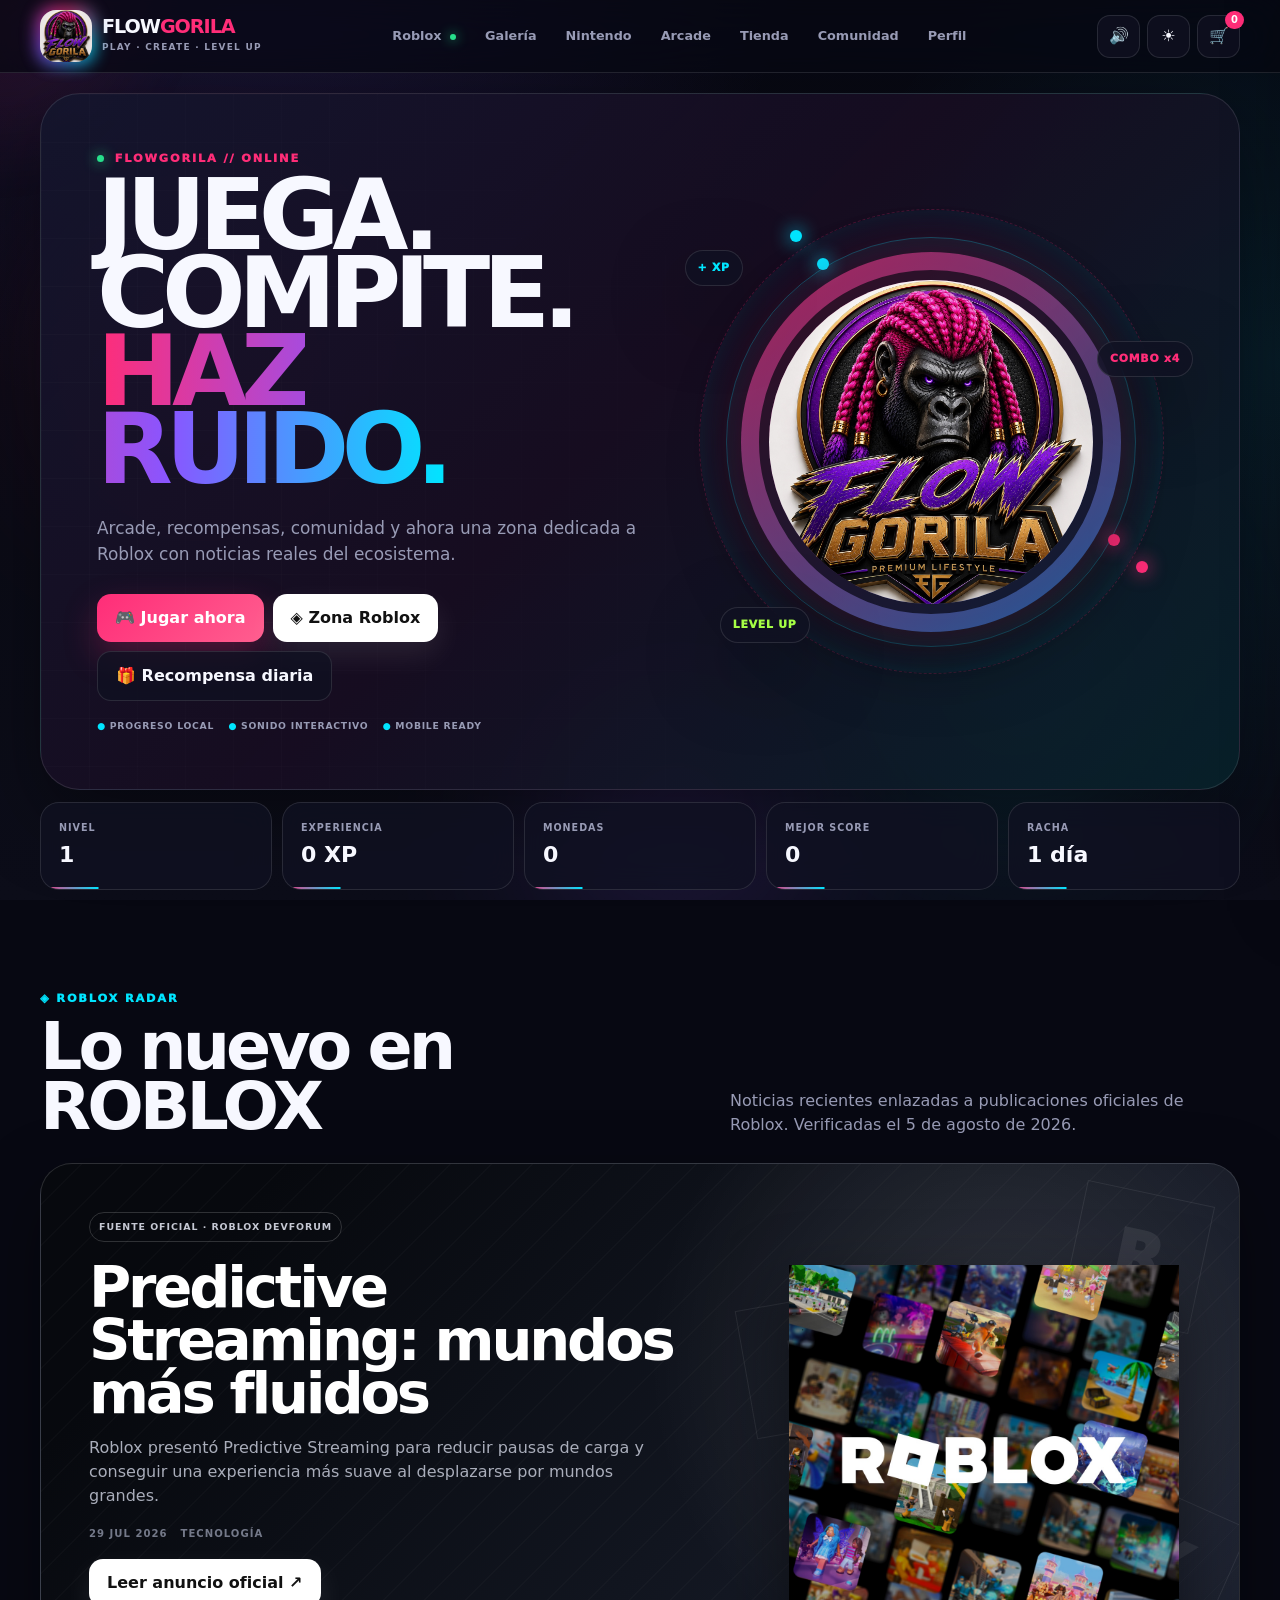
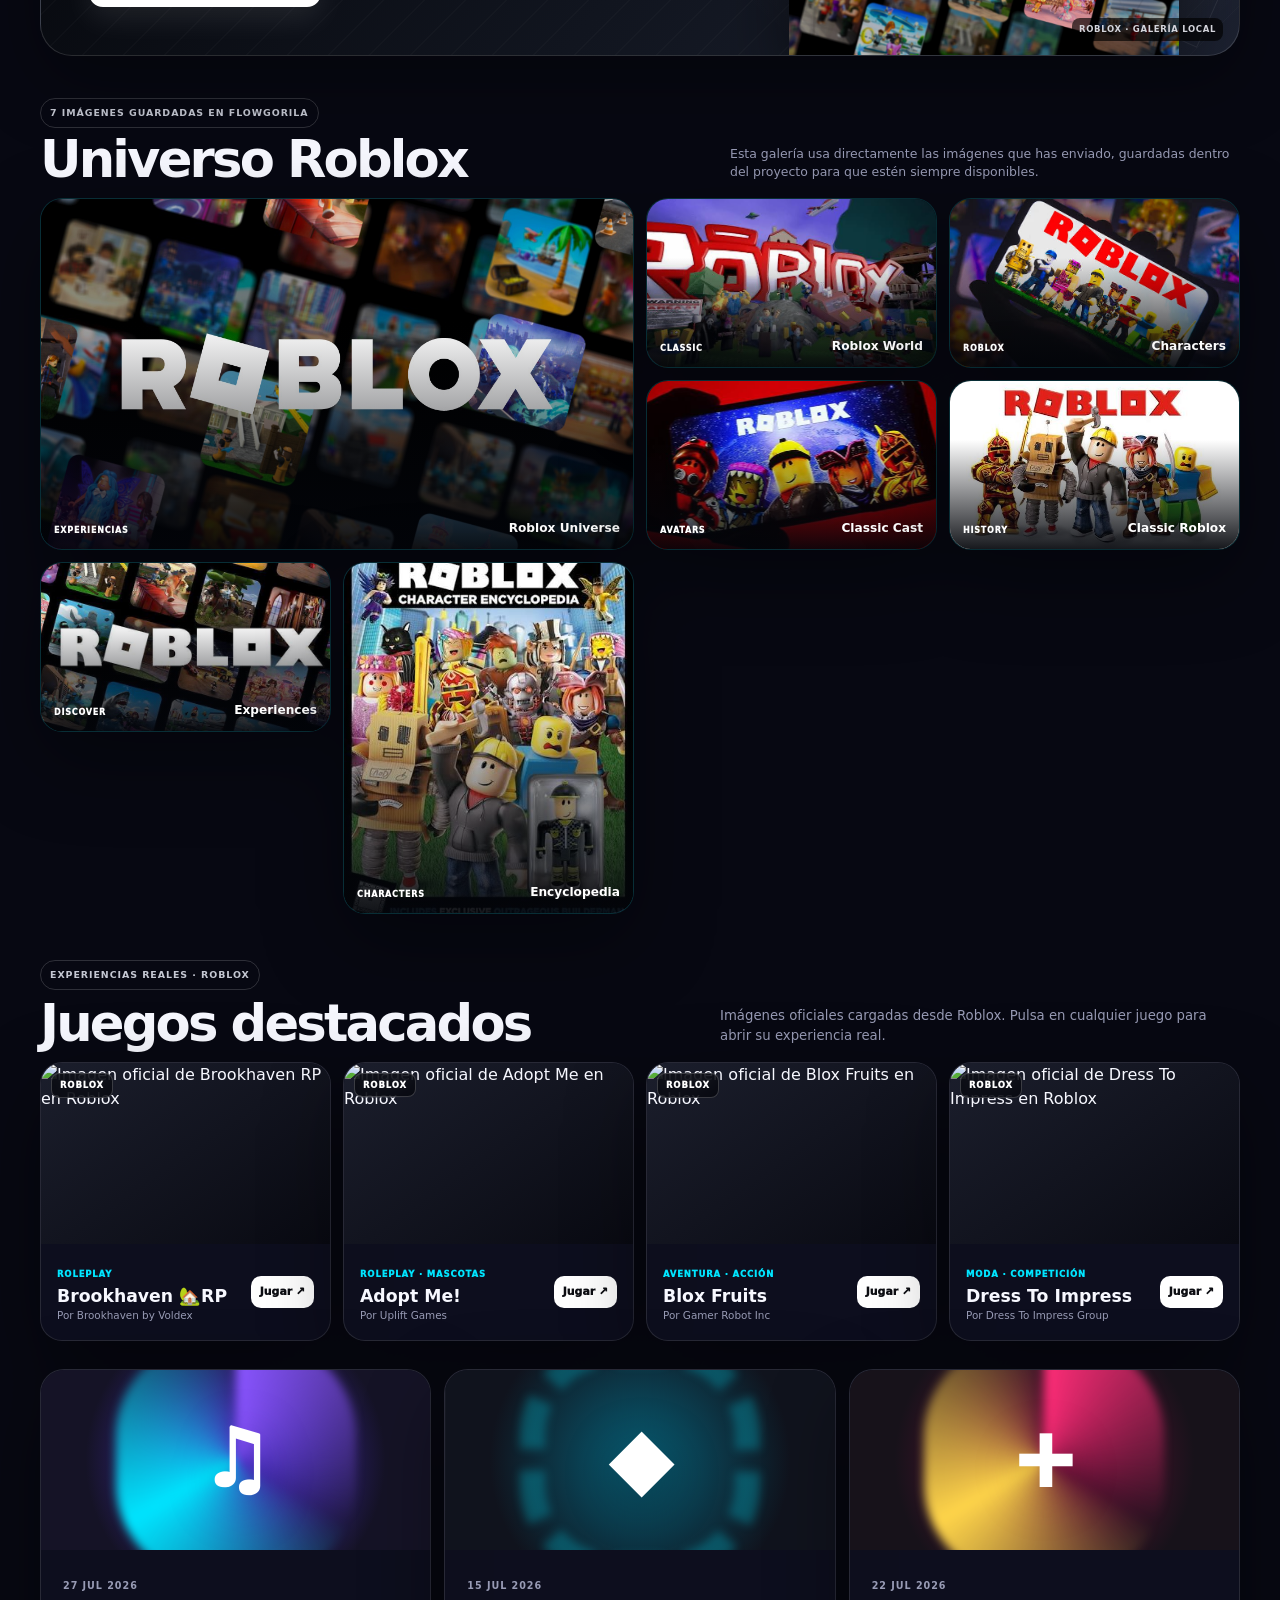
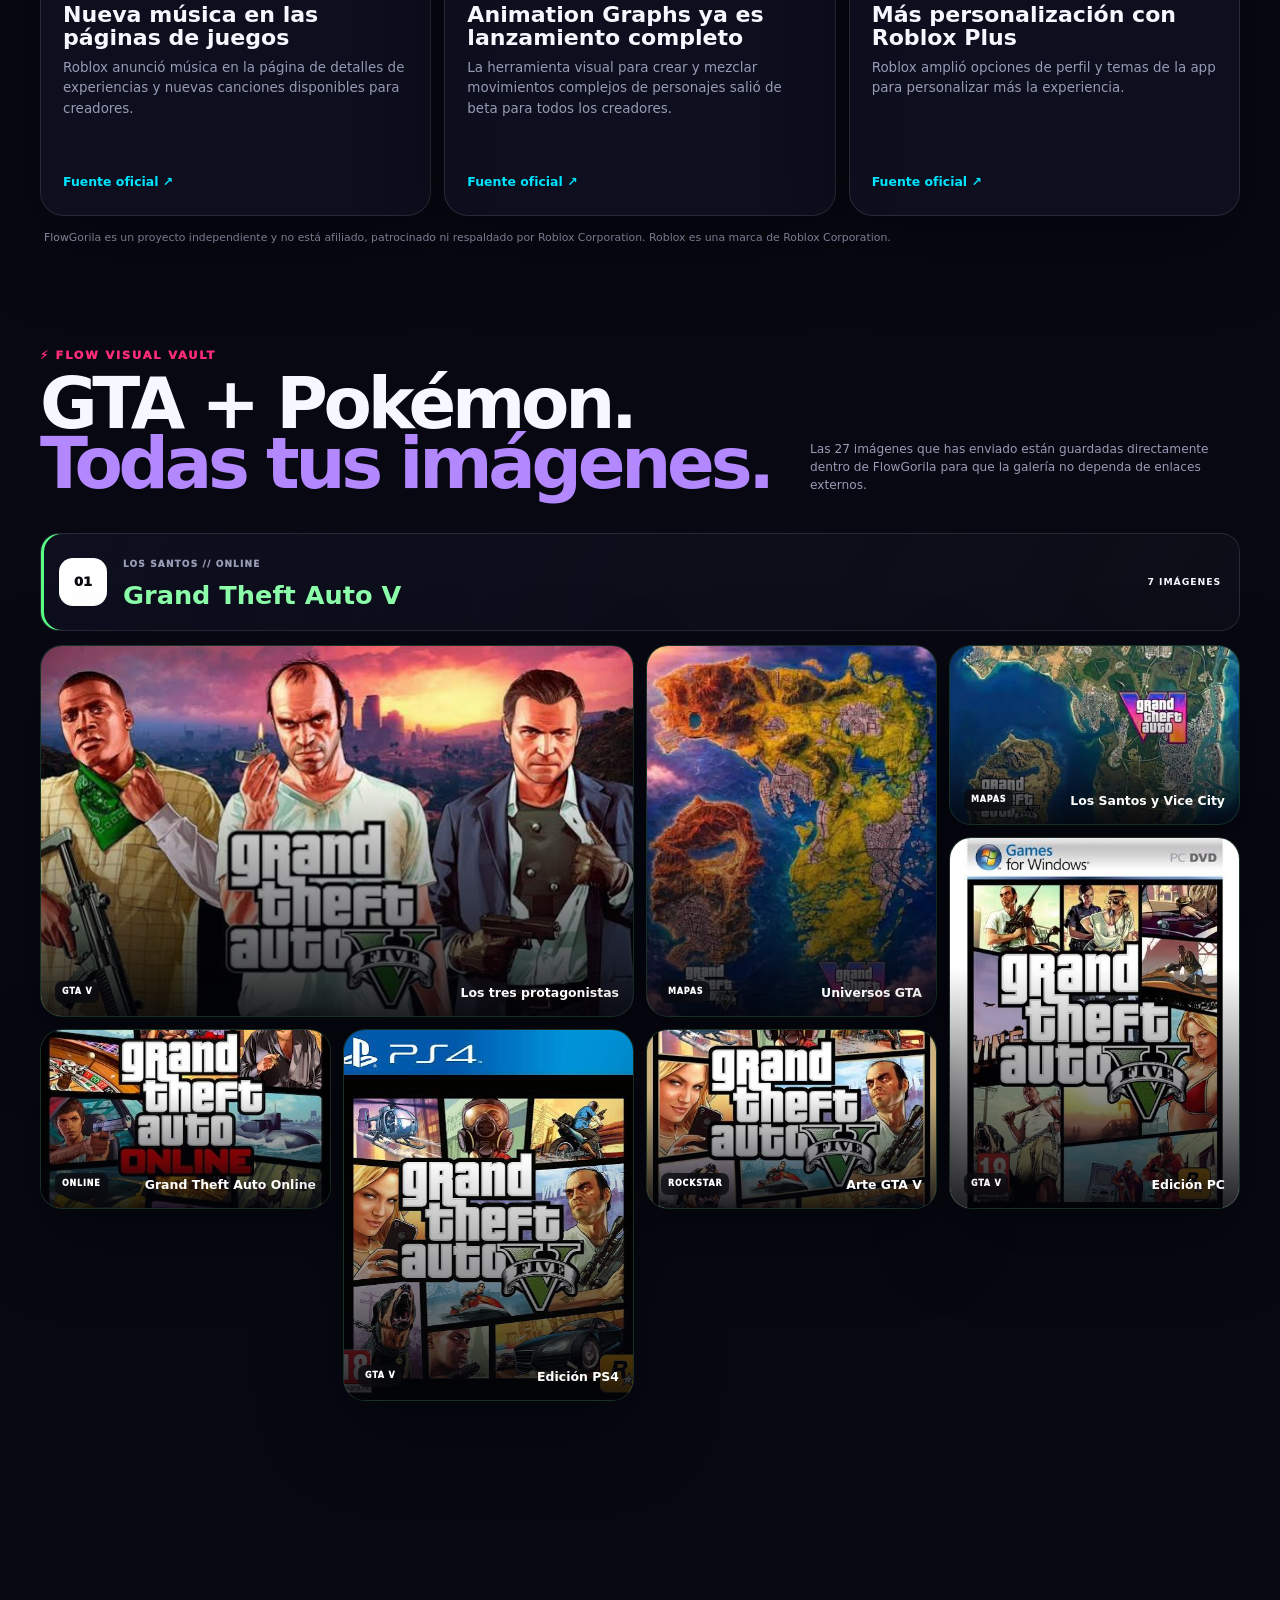
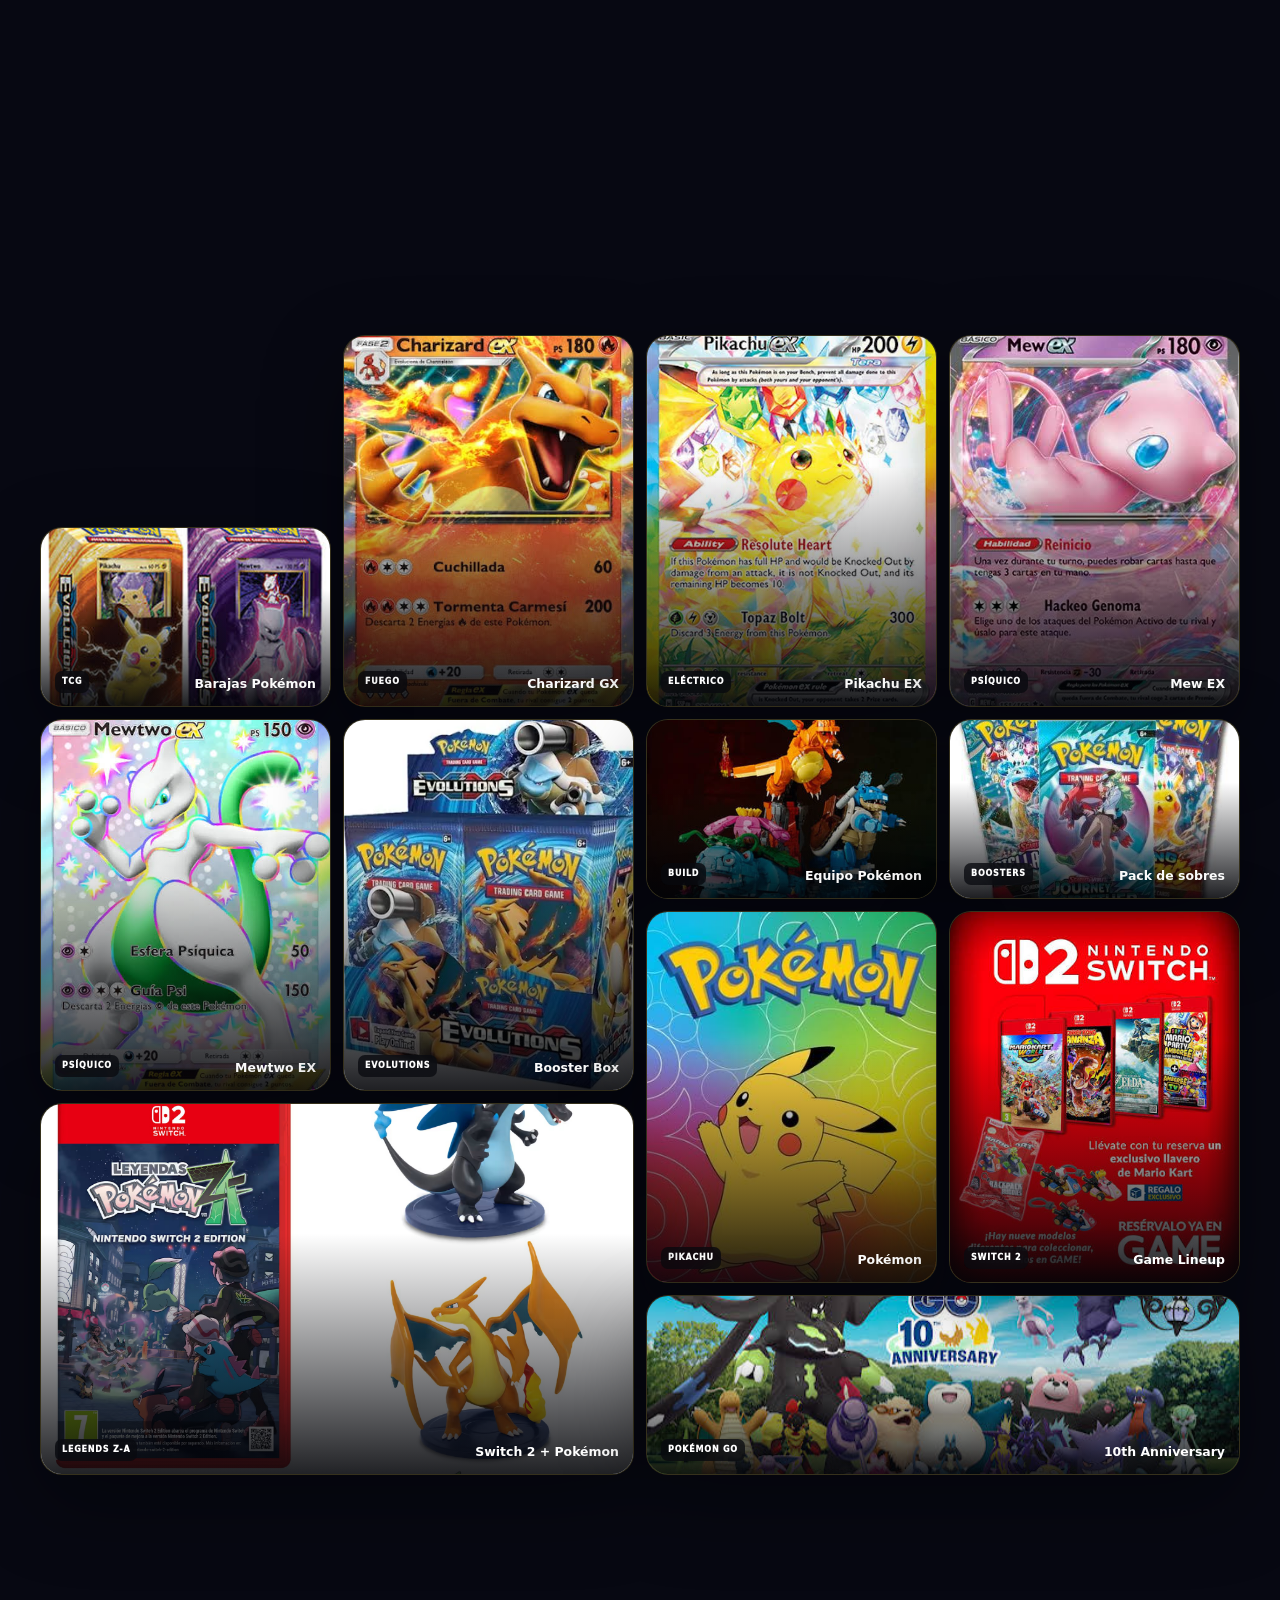
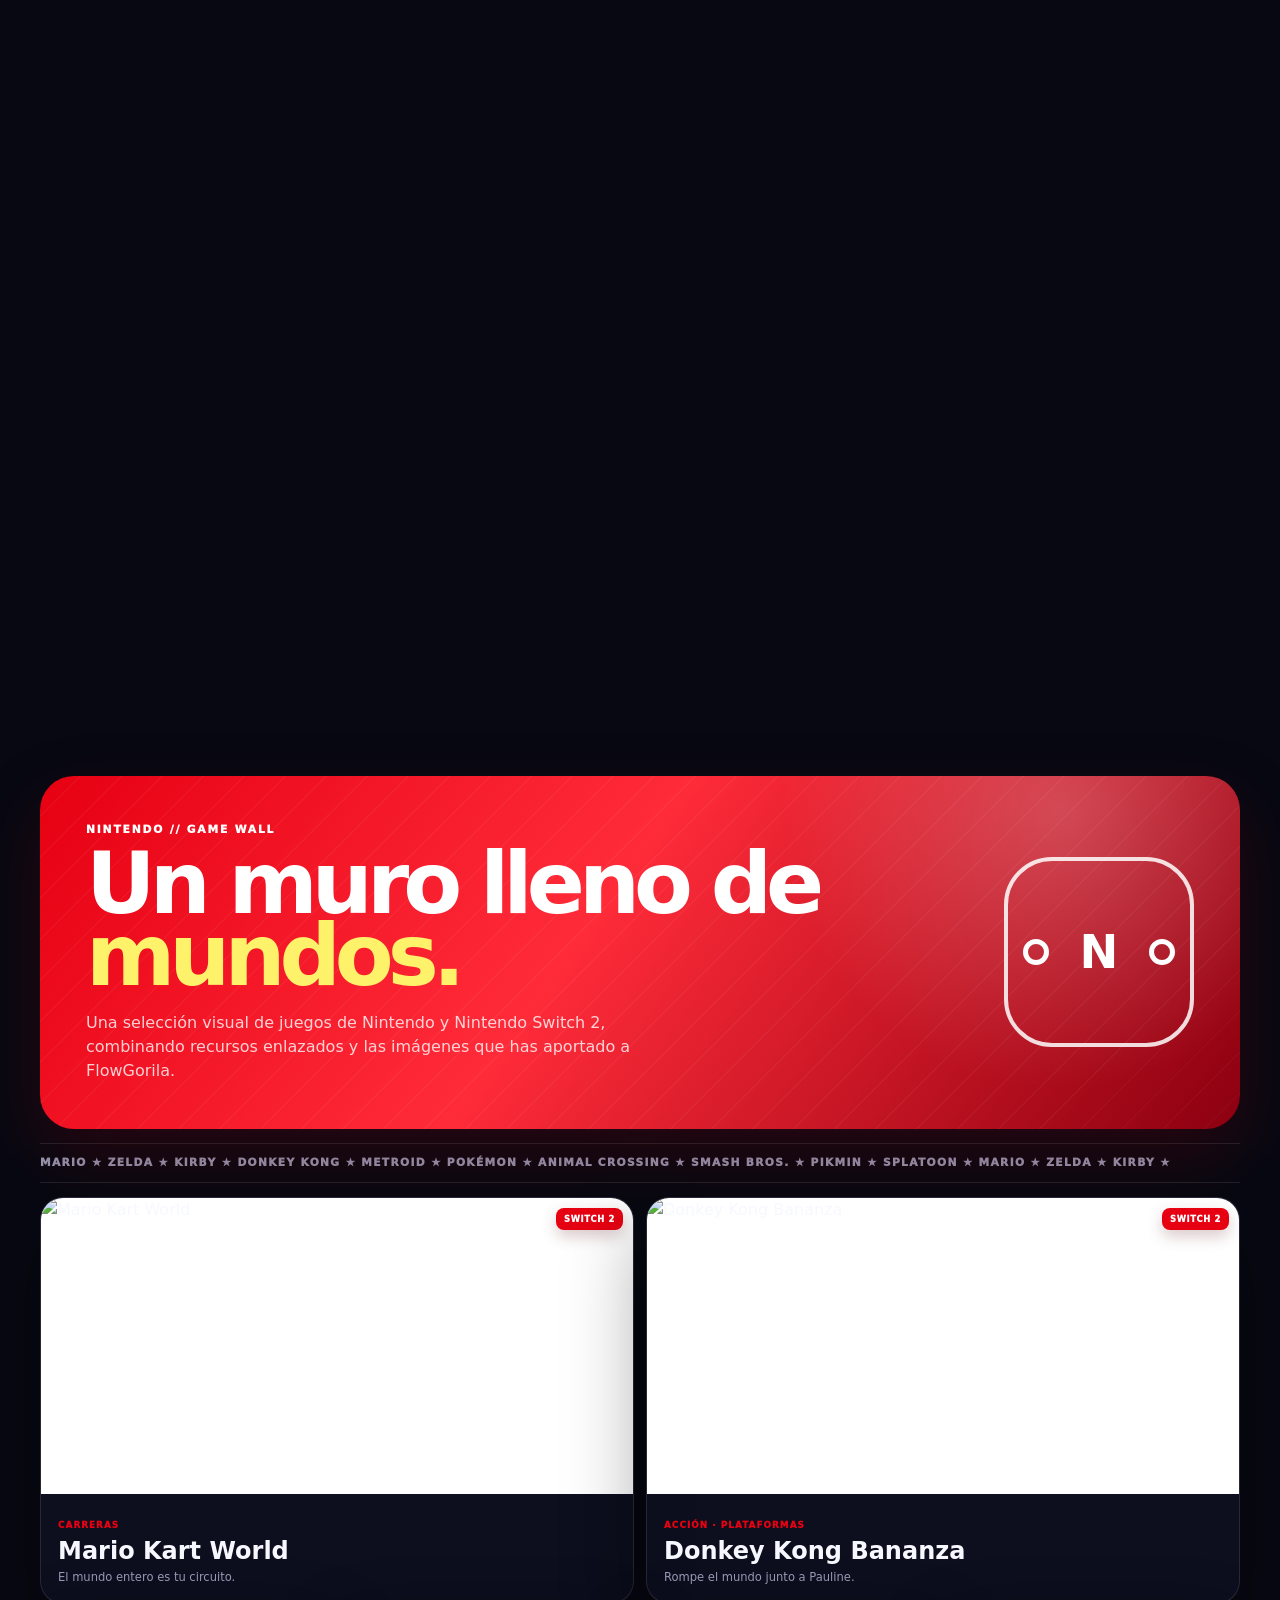
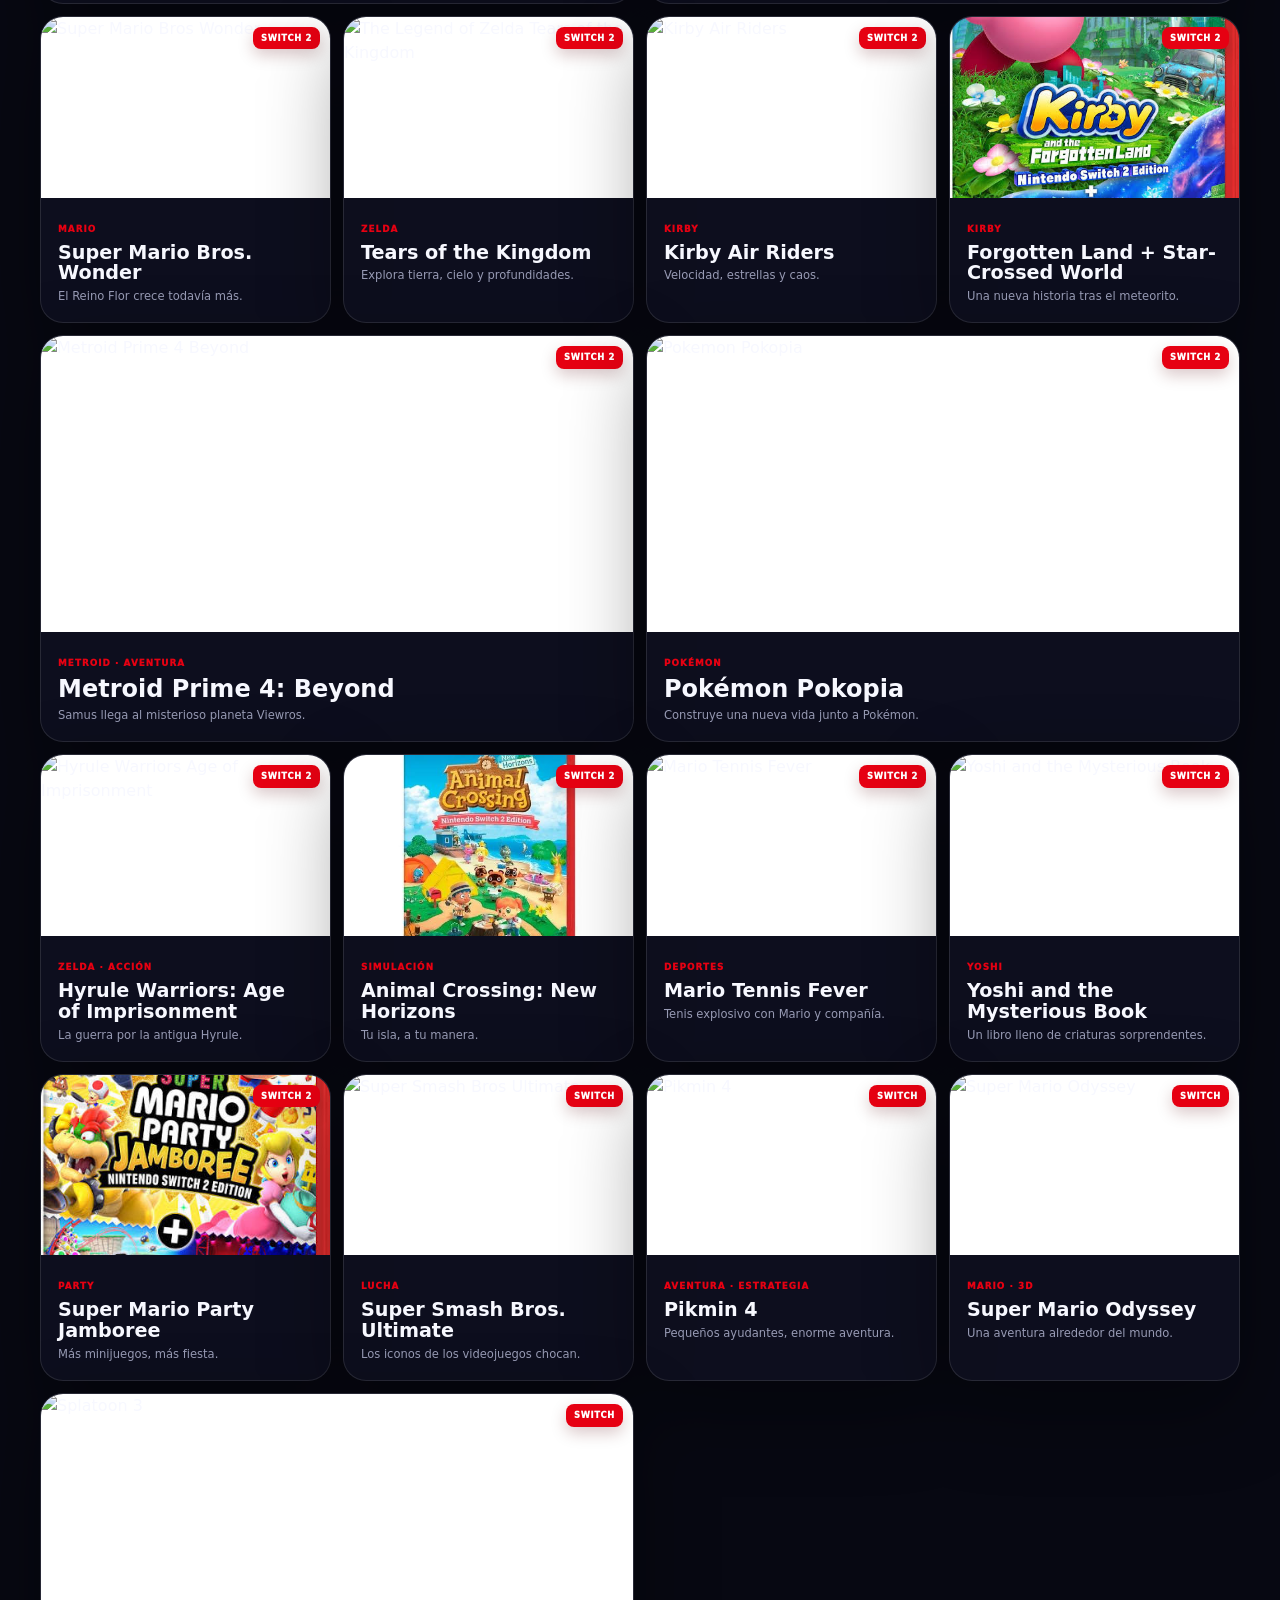
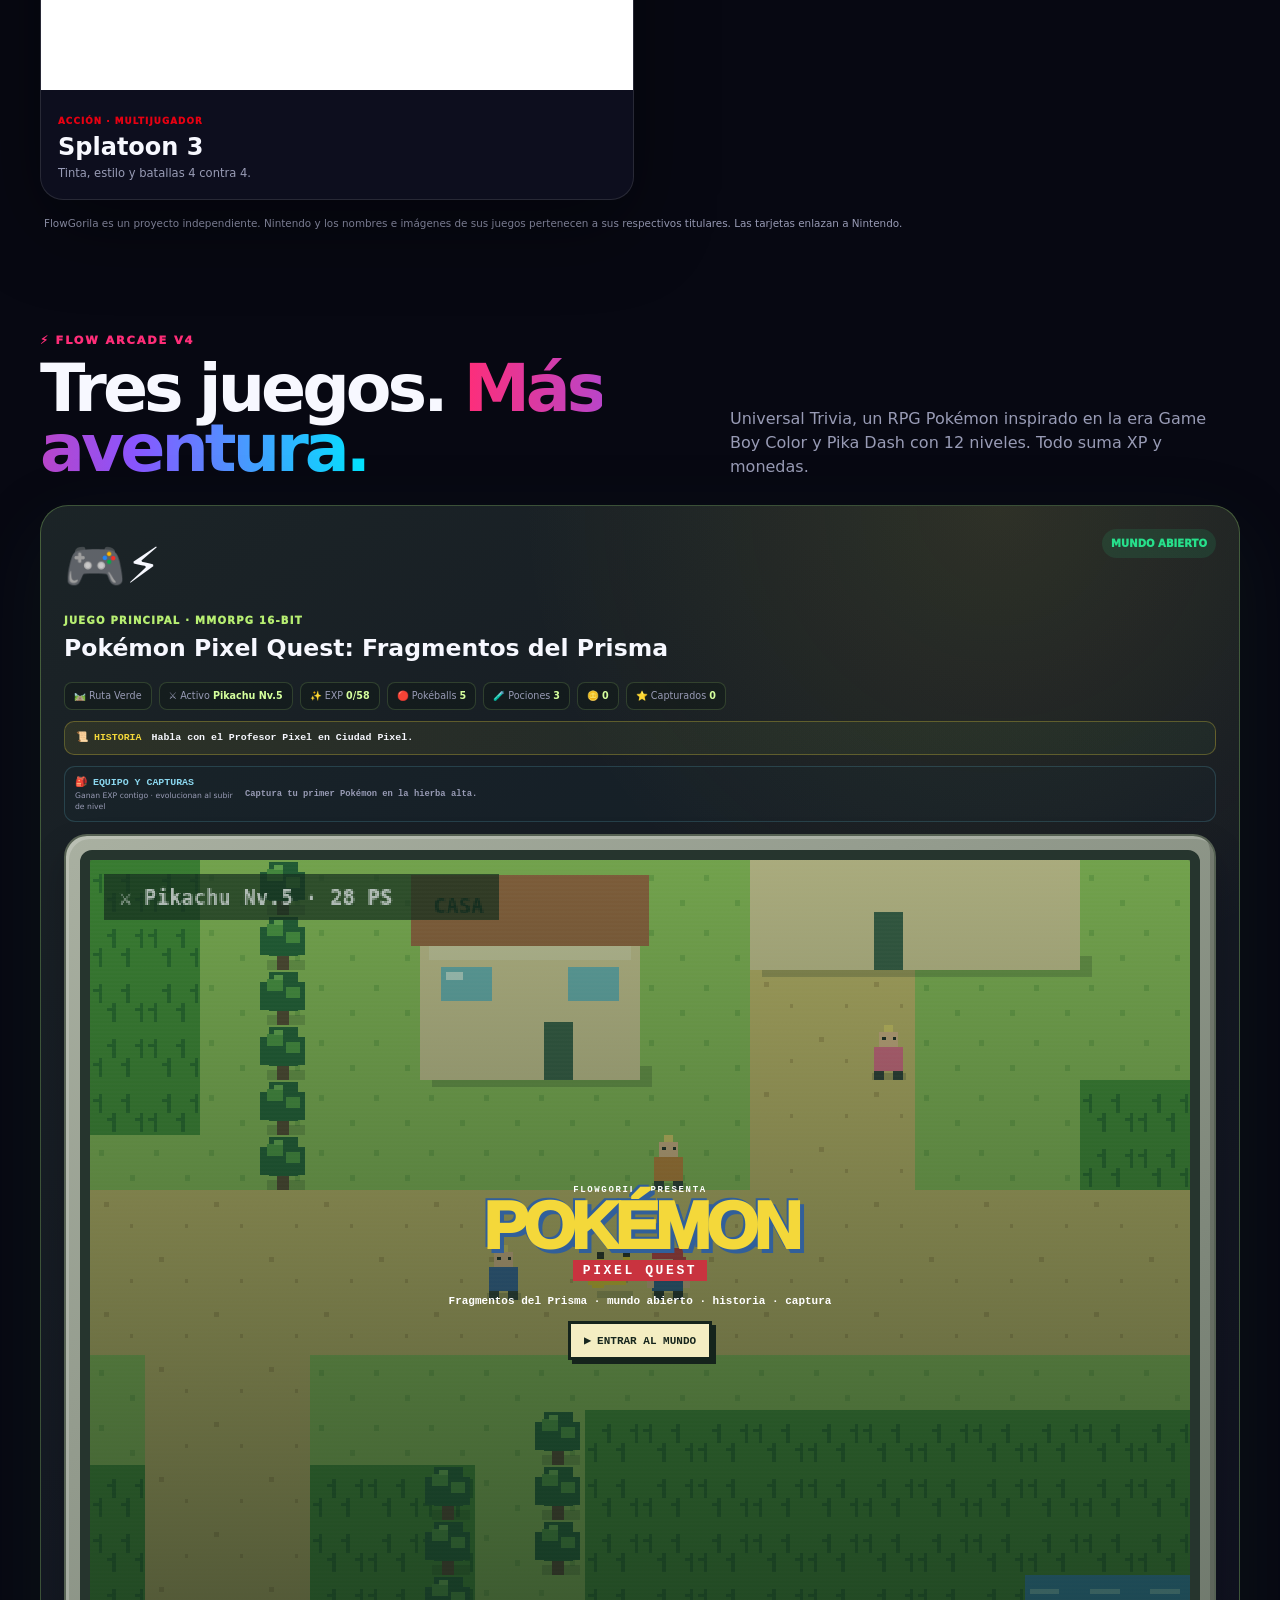
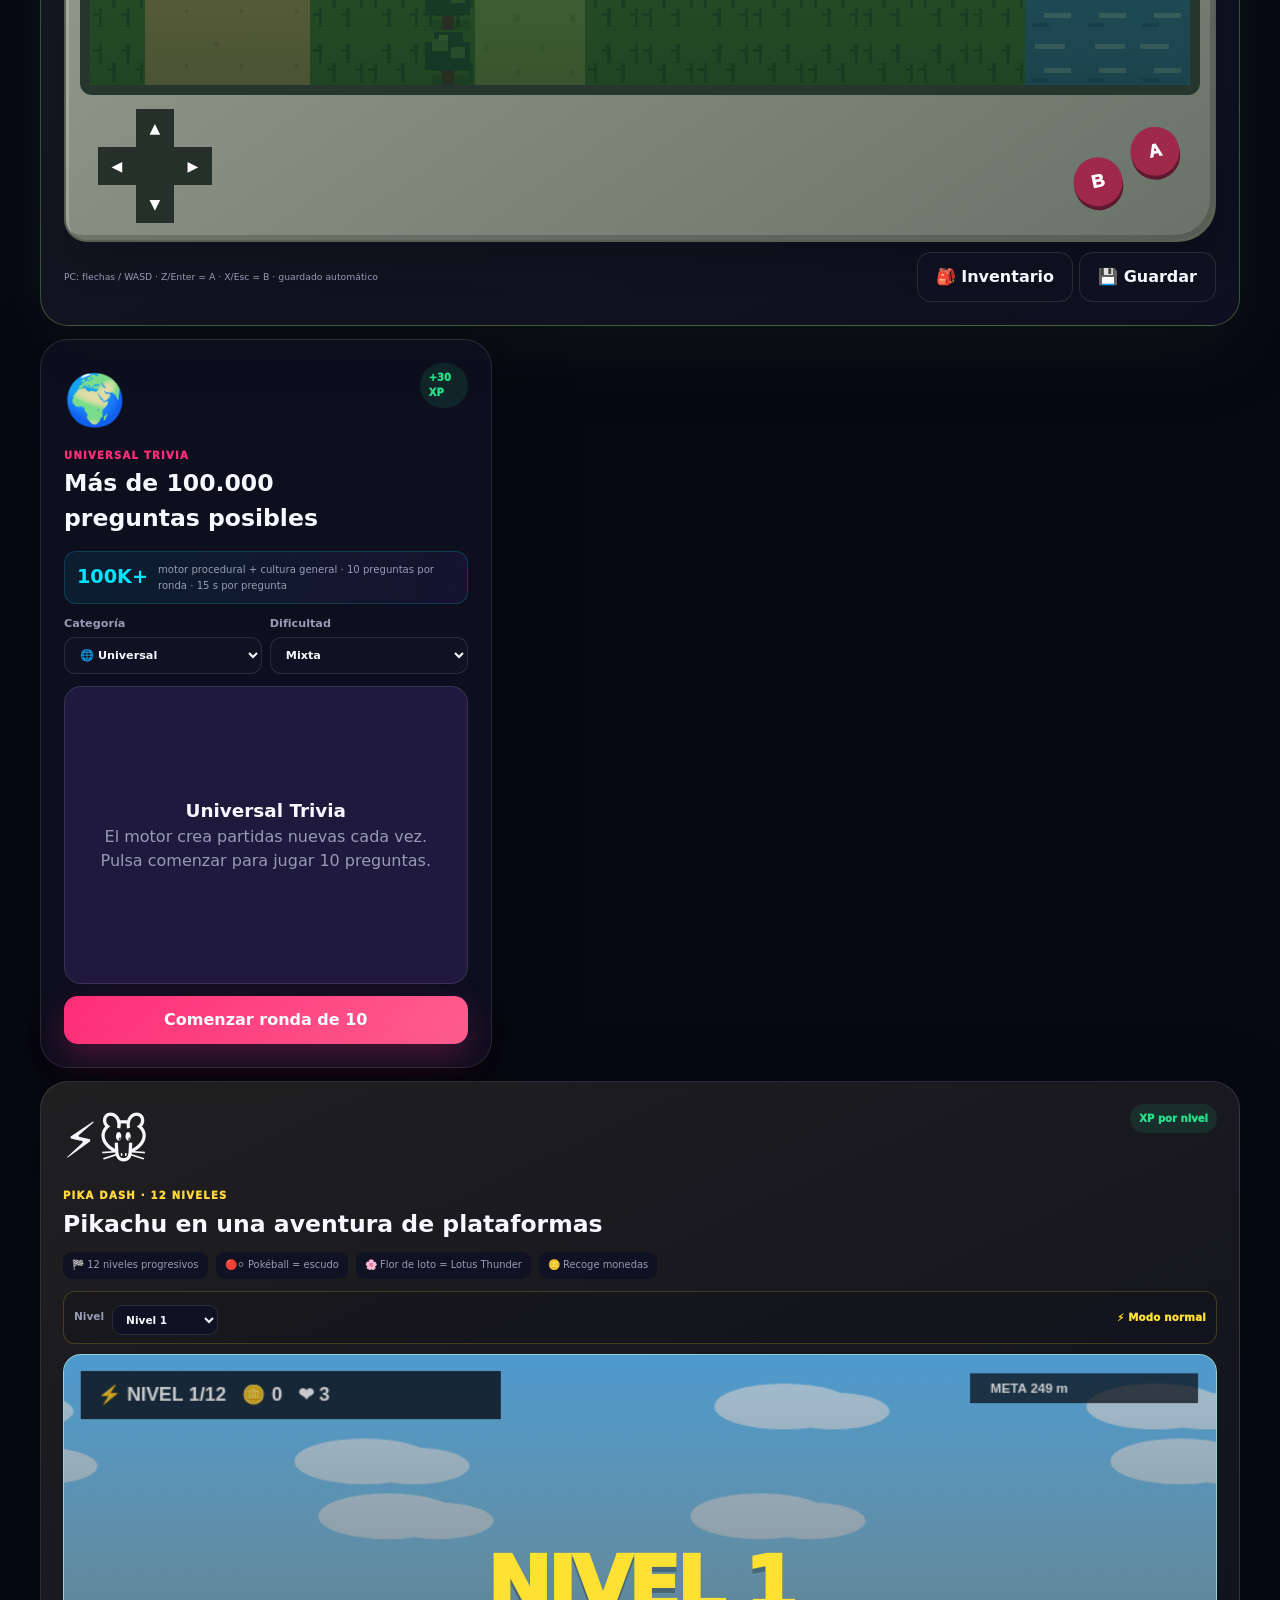
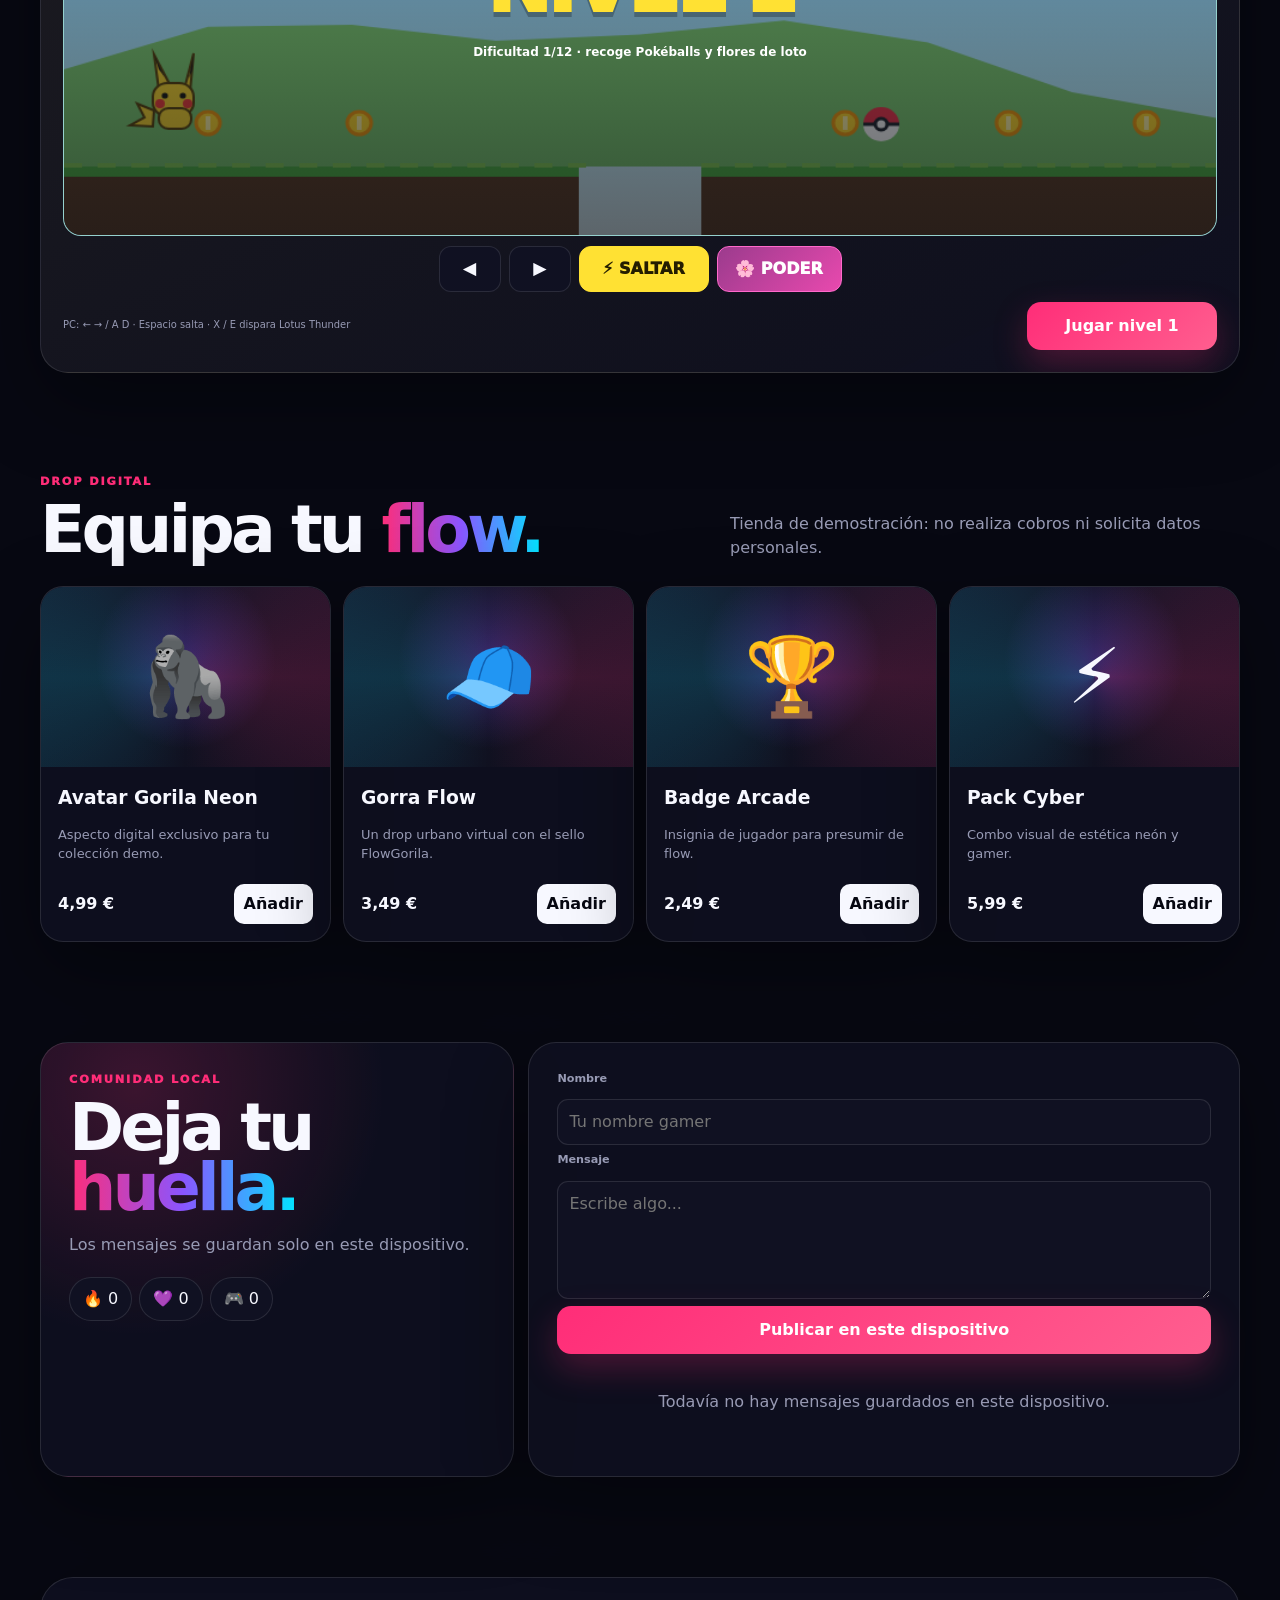
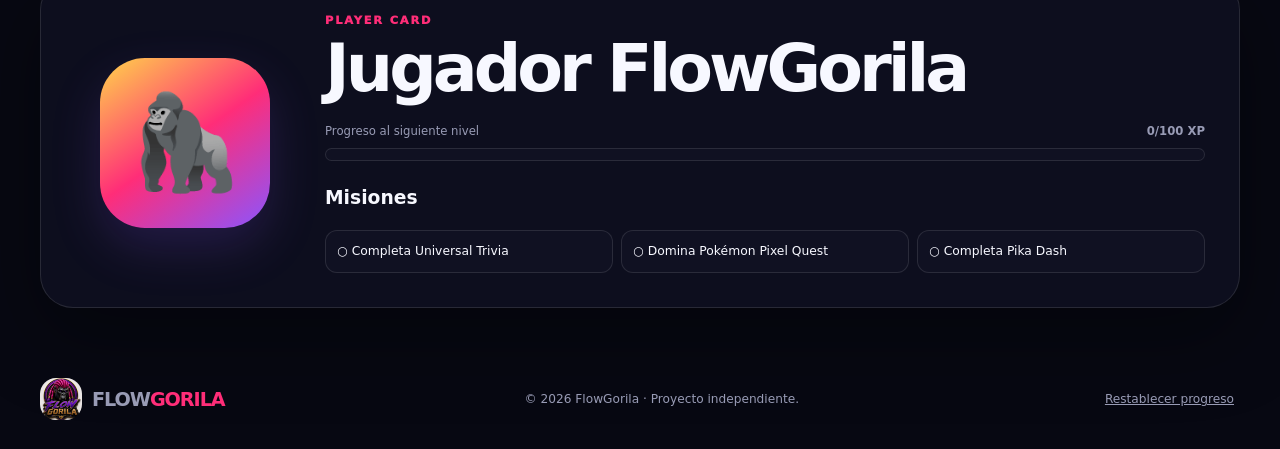
==== index.html @ 7635cf90 "Anade inventario tiendas equipo y movimientos" ====
<!doctype html>
<html lang="es">
<head>
  <meta charset="utf-8">
  <meta name="viewport" content="width=device-width, initial-scale=1, viewport-fit=cover">
  <meta name="theme-color" content="#070812">
  <meta name="description" content="FlowGorila: arcade gamer, comunidad, progreso y zona Roblox con novedades oficiales.">
  <meta property="og:title" content="FlowGorila · Arcade & Roblox">
  <meta property="og:description" content="Juega, compite, sube de nivel y descubre novedades verificadas de Roblox.">
  <meta property="og:type" content="website">
  <meta property="og:image" content="flowgorila-logo.jpeg">
  <title>FlowGorila · Arcade & Roblox</title>
  <link rel="icon" href="flowgorila-logo.jpeg">
  <link rel="stylesheet" href="styles.css">
  <link rel="stylesheet" href="roblox-games.css">
  <link rel="stylesheet" href="nintendo.css">
  <link rel="stylesheet" href="user-gallery.css">
  <link rel="stylesheet" href="arcade-v3.css">
  <link rel="stylesheet" href="pokemon-gbc.css">
  <script defer src="app.js"></script>
  <script defer src="pokemon-gbc.js"></script>
</head>
<body>
  <a class="skip-link" href="#contenido-principal">Saltar al contenido</a>
  <canvas id="fx-canvas" aria-hidden="true"></canvas>
  <div class="cursor-glow" id="cursor-glow" aria-hidden="true"></div>
  <div class="ambient" aria-hidden="true"><i></i><i></i><i></i></div>

  <header class="site-header" id="inicio">
    <a class="brand magnetic" href="#inicio" aria-label="FlowGorila, volver al inicio">
      <span class="brand-logo"><img src="flowgorila-logo.jpeg" alt="Logo FlowGorila" width="58" height="58"></span>
      <span><strong>FLOW<span>GORILA</span></strong><small>PLAY · CREATE · LEVEL UP</small></span>
    </a>
    <button class="icon-button menu-button" id="menu-button" type="button" aria-expanded="false" aria-controls="main-nav" aria-label="Abrir menú">☰</button>
    <nav class="main-nav" id="main-nav" aria-label="Navegación principal">
      <a href="#roblox">Roblox <b class="live-dot"></b></a>
      <a href="#galeria">Galería</a>
      <a href="#nintendo">Nintendo</a>
      <a href="#juegos">Arcade</a>
      <a href="#tienda">Tienda</a>
      <a href="#comunidad">Comunidad</a>
      <a href="#perfil">Perfil</a>
    </nav>
    <div class="header-actions">
      <button class="icon-button" id="sound-button" type="button" aria-label="Silenciar efectos" title="Sonido">🔊</button>
      <button class="icon-button" id="theme-button" type="button" aria-label="Cambiar tema">☀️</button>
      <button class="icon-button" id="cart-button" type="button" aria-label="Abrir carrito">🛒<span class="badge" id="cart-count">0</span></button>
    </div>
  </header>

  <main id="contenido-principal">
    <section class="hero shell reveal" aria-labelledby="hero-title">
      <div class="hero-grid" aria-hidden="true"></div>
      <div class="hero-copy">
        <p class="eyebrow"><span class="pulse-dot"></span> FLOWGORILA // ONLINE</p>
        <h1 id="hero-title">JUEGA.<br>COMPITE.<br><span>HAZ RUIDO.</span></h1>
        <p class="hero-text">Arcade, recompensas, comunidad y ahora una zona dedicada a Roblox con noticias reales del ecosistema.</p>
        <div class="hero-actions">
          <a class="button primary fx-button" href="#juegos">🎮 Jugar ahora</a>
          <a class="button roblox-button fx-button" href="#roblox">◈ Zona Roblox</a>
          <button class="button ghost fx-button" id="daily-reward-button" type="button">🎁 Recompensa diaria</button>
        </div>
        <div class="hero-status"><span>● PROGRESO LOCAL</span><span>● SONIDO INTERACTIVO</span><span>● MOBILE READY</span></div>
      </div>
      <div class="hero-visual" aria-hidden="true">
        <div class="energy-ring ring-one"></div><div class="energy-ring ring-two"></div>
        <div class="logo-core"><img src="flowgorila-logo.jpeg" alt="" width="460" height="460"></div>
        <span class="floating-chip chip-one">+ XP</span><span class="floating-chip chip-two">COMBO x4</span><span class="floating-chip chip-three">LEVEL UP</span>
      </div>
    </section>

    <section class="stats shell reveal" aria-label="Progreso actual">
      <article><span>NIVEL</span><strong id="level-value">1</strong><i></i></article>
      <article><span>EXPERIENCIA</span><strong id="xp-value">0 XP</strong><i></i></article>
      <article><span>MONEDAS</span><strong id="coins-value">0</strong><i></i></article>
      <article><span>MEJOR SCORE</span><strong id="best-score-value">0</strong><i></i></article>
      <article><span>RACHA</span><strong id="streak-value">0 días</strong><i></i></article>
    </section>

    <section class="section shell roblox-section" id="roblox" aria-labelledby="roblox-title">
      <div class="section-heading reveal">
        <div><p class="eyebrow roblox-eye">◈ ROBLOX RADAR</p><h2 id="roblox-title">Lo nuevo en <span class="roblox-word">ROBLOX</span></h2></div>
        <p>Noticias recientes enlazadas a publicaciones oficiales de Roblox. Verificadas el 5 de agosto de 2026.</p>
      </div>

      <div class="roblox-spotlight reveal">
        <div class="roblox-spotlight-copy">
          <span class="source-pill">FUENTE OFICIAL · ROBLOX DEVFORUM</span>
          <h3>Predictive Streaming: mundos más fluidos</h3>
          <p>Roblox presentó Predictive Streaming para reducir pausas de carga y conseguir una experiencia más suave al desplazarse por mundos grandes.</p>
          <div class="spotlight-meta"><span>29 JUL 2026</span><span>TECNOLOGÍA</span></div>
          <a class="button roblox-button fx-button" target="_blank" rel="noopener noreferrer" href="https://devforum.roblox.com/t/introducing-predictive-streaming-reduced-pausing-and-smoother-gameplay/4764052">Leer anuncio oficial ↗</a>
        </div>
        <div class="roblox-visual">
          <div class="roblox-tile tile-a">R</div><div class="roblox-tile tile-b">B</div><div class="roblox-tile tile-c">X</div>
          <img src="assets/gallery/roblox-experiences-wall.jpg" alt="Collage visual de experiencias de Roblox" loading="lazy">
          <span class="image-label">ROBLOX · GALERÍA LOCAL</span>
        </div>
      </div>

      <div class="roblox-media-head reveal">
        <div><span class="source-pill">7 IMÁGENES GUARDADAS EN FLOWGORILA</span><h3>Universo Roblox</h3></div>
        <p>Esta galería usa directamente las imágenes que has enviado, guardadas dentro del proyecto para que estén siempre disponibles.</p>
      </div>
      <div class="roblox-media-grid">
        <figure class="roblox-media-card hero-media reveal tilt-card"><img src="assets/gallery/roblox-experiences-wall.jpg" alt="Mosaico de experiencias de Roblox" loading="lazy"><figcaption>EXPERIENCIAS <b>Roblox Universe</b></figcaption></figure>
        <figure class="roblox-media-card reveal tilt-card"><img src="assets/gallery/roblox-classic-world.jpg" alt="Personajes clásicos en un mundo Roblox" loading="lazy"><figcaption>CLASSIC <b>Roblox World</b></figcaption></figure>
        <figure class="roblox-media-card reveal tilt-card"><img src="assets/gallery/roblox-phone-characters.jpg" alt="Personajes de Roblox mostrados en un teléfono" loading="lazy"><figcaption>ROBLOX <b>Characters</b></figcaption></figure>
        <figure class="roblox-media-card reveal tilt-card"><img src="assets/gallery/roblox-phone-cast.jpg" alt="Elenco de personajes Roblox en una pantalla" loading="lazy"><figcaption>AVATARS <b>Classic Cast</b></figcaption></figure>
        <figure class="roblox-media-card reveal tilt-card"><img src="assets/gallery/roblox-classic-characters.jpg" alt="Grupo de personajes clásicos de Roblox" loading="lazy"><figcaption>HISTORY <b>Classic Roblox</b></figcaption></figure>
        <figure class="roblox-media-card reveal tilt-card"><img src="assets/gallery/roblox-experiences-collage.jpg" alt="Collage de distintas experiencias de Roblox" loading="lazy"><figcaption>DISCOVER <b>Experiences</b></figcaption></figure>
        <figure class="roblox-media-card tall-media reveal tilt-card"><img src="assets/gallery/roblox-character-encyclopedia.jpg" alt="Portada de enciclopedia de personajes Roblox" loading="lazy"><figcaption>CHARACTERS <b>Encyclopedia</b></figcaption></figure>
      </div>

      <div class="roblox-games-head reveal">
        <div><span class="source-pill">EXPERIENCIAS REALES · ROBLOX</span><h3>Juegos destacados</h3></div>
        <p>Imágenes oficiales cargadas desde Roblox. Pulsa en cualquier juego para abrir su experiencia real.</p>
      </div>
      <div class="roblox-games-grid" id="roblox-games-grid">
        <article class="experience-card reveal tilt-card" data-place-id="4924922222">
          <a class="experience-image" target="_blank" rel="noopener noreferrer" href="https://www.roblox.com/games/4924922222/Brookhaven-RP" aria-label="Abrir Brookhaven RP en Roblox">
            <img src="https://www.roblox.com/asset-thumbnail/image?assetId=4924922222&width=768&height=432&format=png" alt="Imagen oficial de Brookhaven RP en Roblox" loading="lazy"><span class="roblox-live">ROBLOX</span>
          </a>
          <div class="experience-copy"><div><small>ROLEPLAY</small><h4>Brookhaven 🏡RP</h4><p>Por Brookhaven by Voldex</p></div><a class="play-roblox" target="_blank" rel="noopener noreferrer" href="https://www.roblox.com/games/4924922222/Brookhaven-RP">Jugar ↗</a></div>
        </article>
        <article class="experience-card reveal tilt-card" data-place-id="920587237">
          <a class="experience-image" target="_blank" rel="noopener noreferrer" href="https://www.roblox.com/games/920587237/Adopt-Me" aria-label="Abrir Adopt Me en Roblox">
            <img src="https://www.roblox.com/asset-thumbnail/image?assetId=920587237&width=768&height=432&format=png" alt="Imagen oficial de Adopt Me en Roblox" loading="lazy"><span class="roblox-live">ROBLOX</span>
          </a>
          <div class="experience-copy"><div><small>ROLEPLAY · MASCOTAS</small><h4>Adopt Me!</h4><p>Por Uplift Games</p></div><a class="play-roblox" target="_blank" rel="noopener noreferrer" href="https://www.roblox.com/games/920587237/Adopt-Me">Jugar ↗</a></div>
        </article>
        <article class="experience-card reveal tilt-card" data-place-id="2753915549">
          <a class="experience-image" target="_blank" rel="noopener noreferrer" href="https://www.roblox.com/games/2753915549/Blox-Fruits" aria-label="Abrir Blox Fruits en Roblox">
            <img src="https://www.roblox.com/asset-thumbnail/image?assetId=2753915549&width=768&height=432&format=png" alt="Imagen oficial de Blox Fruits en Roblox" loading="lazy"><span class="roblox-live">ROBLOX</span>
          </a>
          <div class="experience-copy"><div><small>AVENTURA · ACCIÓN</small><h4>Blox Fruits</h4><p>Por Gamer Robot Inc</p></div><a class="play-roblox" target="_blank" rel="noopener noreferrer" href="https://www.roblox.com/games/2753915549/Blox-Fruits">Jugar ↗</a></div>
        </article>
        <article class="experience-card reveal tilt-card" data-place-id="15101393044">
          <a class="experience-image" target="_blank" rel="noopener noreferrer" href="https://www.roblox.com/games/15101393044/Dress-To-Impress" aria-label="Abrir Dress To Impress en Roblox">
            <img src="https://www.roblox.com/asset-thumbnail/image?assetId=15101393044&width=768&height=432&format=png" alt="Imagen oficial de Dress To Impress en Roblox" loading="lazy"><span class="roblox-live">ROBLOX</span>
          </a>
          <div class="experience-copy"><div><small>MODA · COMPETICIÓN</small><h4>Dress To Impress</h4><p>Por Dress To Impress Group</p></div><a class="play-roblox" target="_blank" rel="noopener noreferrer" href="https://www.roblox.com/games/15101393044/Dress-To-Impress">Jugar ↗</a></div>
        </article>
      </div>

      <div class="roblox-news-grid">
        <article class="roblox-news-card reveal tilt-card">
          <div class="news-art music-art" aria-hidden="true"><span>♫</span><i></i></div>
          <div class="news-copy"><span class="news-date">27 JUL 2026</span><h3>Nueva música en las páginas de juegos</h3><p>Roblox anunció música en la página de detalles de experiencias y nuevas canciones disponibles para creadores.</p><a target="_blank" rel="noopener noreferrer" href="https://devforum.roblox.com/t/launching-music-on-the-game-details-page-and-new-songs-from-too-lost/4760221">Fuente oficial ↗</a></div>
        </article>
        <article class="roblox-news-card reveal tilt-card">
          <div class="news-art animation-art" aria-hidden="true"><span>◆</span><i></i></div>
          <div class="news-copy"><span class="news-date">15 JUL 2026</span><h3>Animation Graphs ya es lanzamiento completo</h3><p>La herramienta visual para crear y mezclar movimientos complejos de personajes salió de beta para todos los creadores.</p><a target="_blank" rel="noopener noreferrer" href="https://devforum.roblox.com/t/full-release-animation-graphs-create-complex-character-motion-visually/4739840">Fuente oficial ↗</a></div>
        </article>
        <article class="roblox-news-card reveal tilt-card">
          <div class="news-art plus-art" aria-hidden="true"><span>+</span><i></i></div>
          <div class="news-copy"><span class="news-date">22 JUL 2026</span><h3>Más personalización con Roblox Plus</h3><p>Roblox amplió opciones de perfil y temas de la app para personalizar más la experiencia.</p><a target="_blank" rel="noopener noreferrer" href="https://devforum.roblox.com/t/expanding-roblox-plus-new-ways-for-players-to-personalize-their-profiles-and-app-themes/4751465">Fuente oficial ↗</a></div>
        </article>
      </div>
      <p class="roblox-disclaimer reveal">FlowGorila es un proyecto independiente y no está afiliado, patrocinado ni respaldado por Roblox Corporation. Roblox es una marca de Roblox Corporation.</p>
    </section>

    <section class="section shell flow-gallery-section" id="galeria" aria-labelledby="gallery-title">
      <div class="gallery-heading reveal">
        <div><p class="eyebrow">⚡ FLOW VISUAL VAULT</p><h2 id="gallery-title">GTA + Pokémon. <span>Todas tus imágenes.</span></h2></div>
        <p>Las 27 imágenes que has enviado están guardadas directamente dentro de FlowGorila para que la galería no dependa de enlaces externos.</p>
      </div>

      <div class="gallery-franchise-head gta-head reveal"><span>01</span><div><small>LOS SANTOS // ONLINE</small><h3>Grand Theft Auto V</h3></div><b>7 IMÁGENES</b></div>
      <div class="flow-image-grid gta-gallery">
        <figure class="flow-image-card landscape feature reveal tilt-card"><img src="assets/gallery/gta-heroes.jpg" alt="Franklin, Trevor y Michael de Grand Theft Auto V" loading="lazy"><figcaption><span>GTA V</span><strong>Los tres protagonistas</strong></figcaption></figure>
        <figure class="flow-image-card tall reveal tilt-card"><img src="assets/gallery/gta-map-01.jpg" alt="Comparación visual de mapas de Grand Theft Auto" loading="lazy"><figcaption><span>MAPAS</span><strong>Universos GTA</strong></figcaption></figure>
        <figure class="flow-image-card reveal tilt-card"><img src="assets/gallery/gta-map-02.jpg" alt="Comparación de mapas GTA V y GTA VI" loading="lazy"><figcaption><span>MAPAS</span><strong>Los Santos y Vice City</strong></figcaption></figure>
        <figure class="flow-image-card tall reveal tilt-card"><img src="assets/gallery/gta-v-pc.jpg" alt="Carátula de Grand Theft Auto V para PC" loading="lazy"><figcaption><span>GTA V</span><strong>Edición PC</strong></figcaption></figure>
        <figure class="flow-image-card reveal tilt-card"><img src="assets/gallery/gta-online.jpg" alt="Arte de Grand Theft Auto Online" loading="lazy"><figcaption><span>ONLINE</span><strong>Grand Theft Auto Online</strong></figcaption></figure>
        <figure class="flow-image-card tall reveal tilt-card"><img src="assets/gallery/gta-v-ps4.jpg" alt="Carátula de Grand Theft Auto V para PlayStation 4" loading="lazy"><figcaption><span>GTA V</span><strong>Edición PS4</strong></figcaption></figure>
        <figure class="flow-image-card reveal tilt-card"><img src="assets/gallery/gta-v-art.jpg" alt="Arte promocional de Grand Theft Auto V" loading="lazy"><figcaption><span>ROCKSTAR</span><strong>Arte GTA V</strong></figcaption></figure>
      </div>

      <div class="gallery-franchise-head pokemon-head reveal"><span>02</span><div><small>POKÉMON // NINTENDO // COLLECTION</small><h3>Pokémon & Nintendo</h3></div><b>20 IMÁGENES</b></div>
      <div class="flow-image-grid pokemon-gallery">
        <figure class="flow-image-card mega feature tall reveal tilt-card"><img src="assets/gallery/pokemon-mega-tag-team.jpeg" alt="Ilustración Mega Mewtwo y Mega Eevee GX" loading="lazy"><figcaption><span>MEGA</span><strong>Mewtwo & Eevee</strong></figcaption></figure>
        <figure class="flow-image-card tall reveal tilt-card"><img src="assets/gallery/pokemon-paldea-display.jpg" alt="Expositor Pokémon Destinos de Paldea" loading="lazy"><figcaption><span>TCG</span><strong>Destinos de Paldea</strong></figcaption></figure>
        <figure class="flow-image-card tall reveal tilt-card"><img src="assets/gallery/pokemon-gyarados-vmax.jpg" alt="Carta Gyarados VMAX" loading="lazy"><figcaption><span>TCG</span><strong>Gyarados VMAX</strong></figcaption></figure>
        <figure class="flow-image-card reveal tilt-card"><img src="assets/gallery/pokemon-card-backs.jpg" alt="Reversos de cartas Pokémon" loading="lazy"><figcaption><span>COLLECTION</span><strong>Cartas Pokémon</strong></figcaption></figure>
        <figure class="flow-image-card tall reveal tilt-card"><img src="assets/gallery/pokemon-charizard-gx.jpg" alt="Carta Charizard GX" loading="lazy"><figcaption><span>FUEGO</span><strong>Charizard GX</strong></figcaption></figure>
        <figure class="flow-image-card tall reveal tilt-card"><img src="assets/gallery/pokemon-pikachu-ex.jpg" alt="Carta Pikachu EX" loading="lazy"><figcaption><span>ELÉCTRICO</span><strong>Pikachu EX</strong></figcaption></figure>
        <figure class="flow-image-card tall reveal tilt-card"><img src="assets/gallery/pokemon-mew-ex.jpg" alt="Carta Mew EX" loading="lazy"><figcaption><span>PSÍQUICO</span><strong>Mew EX</strong></figcaption></figure>
        <figure class="flow-image-card reveal tilt-card"><img src="assets/gallery/pokemon-decks.jpg" alt="Barajas de Pokémon" loading="lazy"><figcaption><span>TCG</span><strong>Barajas Pokémon</strong></figcaption></figure>
        <figure class="flow-image-card tall reveal tilt-card"><img src="assets/gallery/pokemon-mewtwo-ex.jpg" alt="Carta Mewtwo EX" loading="lazy"><figcaption><span>PSÍQUICO</span><strong>Mewtwo EX</strong></figcaption></figure>
        <figure class="flow-image-card tall reveal tilt-card"><img src="assets/gallery/pokemon-evolutions-box.webp" alt="Caja de sobres Pokémon Evolutions" loading="lazy"><figcaption><span>EVOLUTIONS</span><strong>Booster Box</strong></figcaption></figure>
        <figure class="flow-image-card reveal tilt-card"><img src="assets/gallery/pokemon-brick-team.jpg" alt="Escultura de Pokémon construida con bloques" loading="lazy"><figcaption><span>BUILD</span><strong>Equipo Pokémon</strong></figcaption></figure>
        <figure class="flow-image-card reveal tilt-card"><img src="assets/gallery/pokemon-packs.jpg" alt="Tres sobres de cartas Pokémon" loading="lazy"><figcaption><span>BOOSTERS</span><strong>Pack de sobres</strong></figcaption></figure>
        <figure class="flow-image-card tall reveal tilt-card"><img src="assets/gallery/pokemon-pikachu-art.jpg" alt="Ilustración colorida de Pikachu" loading="lazy"><figcaption><span>PIKACHU</span><strong>Pokémon</strong></figcaption></figure>
        <figure class="flow-image-card feature reveal tilt-card"><img src="assets/gallery/pokemon-legends-za-collection.jpg" alt="Pokémon Legends Z-A para Nintendo Switch 2 con figuras de Pokémon" loading="lazy"><figcaption><span>LEGENDS Z-A</span><strong>Switch 2 + Pokémon</strong></figcaption></figure>
        <figure class="flow-image-card landscape reveal tilt-card"><img src="assets/gallery/pokemon-go-anniversary.jpg" alt="Ilustración del décimo aniversario de Pokémon GO" loading="lazy"><figcaption><span>POKÉMON GO</span><strong>10th Anniversary</strong></figcaption></figure>
        <figure class="flow-image-card tall reveal tilt-card"><img src="assets/gallery/nintendo-switch-2-promo.jpg" alt="Promoción de juegos de Nintendo Switch 2" loading="lazy"><figcaption><span>SWITCH 2</span><strong>Game Lineup</strong></figcaption></figure>
        <figure class="flow-image-card tall reveal tilt-card"><img src="assets/gallery/kirby-forgotten-land-switch2.jpg" alt="Kirby and the Forgotten Land Nintendo Switch 2 Edition" loading="lazy"><figcaption><span>KIRBY</span><strong>Star-Crossed World</strong></figcaption></figure>
        <figure class="flow-image-card tall reveal tilt-card"><img src="assets/gallery/animal-crossing-switch2.jpg" alt="Animal Crossing New Horizons Nintendo Switch 2 Edition" loading="lazy"><figcaption><span>ANIMAL CROSSING</span><strong>New Horizons</strong></figcaption></figure>
        <figure class="flow-image-card tall reveal tilt-card"><img src="assets/gallery/mario-party-jamboree-switch2.jpg" alt="Super Mario Party Jamboree Nintendo Switch 2 Edition" loading="lazy"><figcaption><span>MARIO PARTY</span><strong>Jamboree TV</strong></figcaption></figure>
        <figure class="flow-image-card feature reveal tilt-card"><img src="assets/gallery/pokemon-legends-za-switch2-bundle.jpeg" alt="Nintendo Switch 2 y Pokémon Legends Z-A" loading="lazy"><figcaption><span>LEGENDS Z-A</span><strong>Nintendo Switch 2</strong></figcaption></figure>
      </div>
      <p class="gallery-note reveal">Galería creada con las imágenes proporcionadas por el usuario. FlowGorila es un proyecto independiente y no está afiliado a Rockstar Games, Nintendo, The Pokémon Company ni sus marcas.</p>
    </section>

    <section class="section shell nintendo-section" id="nintendo" aria-labelledby="nintendo-title">
      <div class="nintendo-hero reveal">
        <div><p class="nintendo-kicker">NINTENDO // GAME WALL</p><h2 id="nintendo-title">Un muro lleno de <span>mundos.</span></h2><p>Una selección visual de juegos de Nintendo y Nintendo Switch 2, combinando recursos enlazados y las imágenes que has aportado a FlowGorila.</p></div>
        <div class="nintendo-switch-mark" aria-hidden="true"><i></i><b>N</b><i></i></div>
      </div>
      <div class="franchise-marquee" aria-hidden="true"><div>MARIO ★ ZELDA ★ KIRBY ★ DONKEY KONG ★ METROID ★ POKÉMON ★ ANIMAL CROSSING ★ SMASH BROS. ★ PIKMIN ★ SPLATOON ★ MARIO ★ ZELDA ★ KIRBY ★</div></div>
      <div class="nintendo-grid">
        <article class="nintendo-card wide reveal tilt-card"><a href="https://www.nintendo.com/us/store/products/mario-kart-world-switch-2/" target="_blank" rel="noopener noreferrer"><div class="nintendo-art"><img src="https://assets.nintendo.com/image/upload/ar_16%3A9%2Cc_lpad%2Cw_1240/b_white/f_auto/q_auto/store/software/switch2/70010000095431/0485f410193ca12f92a2f615ea608bb437540f321bd05e464593c33fefa09bf2" alt="Mario Kart World" loading="lazy"><span>SWITCH 2</span></div><div class="nintendo-copy"><small>CARRERAS</small><h3>Mario Kart World</h3><p>El mundo entero es tu circuito.</p></div></a></article>
        <article class="nintendo-card wide reveal tilt-card"><a href="https://www.nintendo.com/us/store/products/donkey-kong-bananza-switch-2/" target="_blank" rel="noopener noreferrer"><div class="nintendo-art"><img src="https://assets.nintendo.com/image/upload/ar_16%3A9%2Cb_auto%3Aborder%2Cc_lpad/b_white/f_auto/q_auto/dpr_1.5/store/software/switch2/70010000096809/3c8219fbdcd3bdd0ebd6239cf32c651fe10f2157aa7730fcc6a7d96cd27460e5" alt="Donkey Kong Bananza" loading="lazy"><span>SWITCH 2</span></div><div class="nintendo-copy"><small>ACCIÓN · PLATAFORMAS</small><h3>Donkey Kong Bananza</h3><p>Rompe el mundo junto a Pauline.</p></div></a></article>
        <article class="nintendo-card reveal tilt-card"><a href="https://www.nintendo.com/us/store/products/super-mario-bros-wonder-nintendo-switch-2-edition-plus-meetup-in-bellabel-park-switch-2/" target="_blank" rel="noopener noreferrer"><div class="nintendo-art"><img src="https://assets.nintendo.com/image/upload/ar_16%3A9%2Cc_lpad%2Cw_1240/b_white/f_auto/q_auto/store/software/switch2/70010000115567/901218f8b149d63c90c125a3969db5f6d06f3a7cc649300b3e788116a21a84cd" alt="Super Mario Bros Wonder" loading="lazy"><span>SWITCH 2</span></div><div class="nintendo-copy"><small>MARIO</small><h3>Super Mario Bros. Wonder</h3><p>El Reino Flor crece todavía más.</p></div></a></article>
        <article class="nintendo-card reveal tilt-card"><a href="https://www.nintendo.com/us/store/products/the-legend-of-zelda-tears-of-the-kingdom-nintendo-switch-2-edition-switch-2/" target="_blank" rel="noopener noreferrer"><div class="nintendo-art"><img src="https://assets.nintendo.com/image/upload/ar_16%3A9%2Cb_auto%3Aborder%2Cc_lpad/b_white/f_auto/q_auto/dpr_1.5/store/software/switch2/70010000096821/f20258999e8d852a496dad2961a87faf2b119488f97fb81442f378043e58b000" alt="The Legend of Zelda Tears of the Kingdom" loading="lazy"><span>SWITCH 2</span></div><div class="nintendo-copy"><small>ZELDA</small><h3>Tears of the Kingdom</h3><p>Explora tierra, cielo y profundidades.</p></div></a></article>
        <article class="nintendo-card reveal tilt-card"><a href="https://www.nintendo.com/us/store/products/kirby-air-riders-switch-2/" target="_blank" rel="noopener noreferrer"><div class="nintendo-art"><img src="https://assets.nintendo.com/image/upload/ar_16%3A9%2Cb_auto%3Aborder%2Cc_lpad/b_white/f_auto/q_auto/dpr_1.5/store/software/switch2/70010000103775/61c47511e5fc392c271d6f4736fa0575e2aed19c30e6fe73b50906cadb9b2996" alt="Kirby Air Riders" loading="lazy"><span>SWITCH 2</span></div><div class="nintendo-copy"><small>KIRBY</small><h3>Kirby Air Riders</h3><p>Velocidad, estrellas y caos.</p></div></a></article>
        <article class="nintendo-card reveal tilt-card"><a href="https://www.nintendo.com/us/store/products/kirby-and-the-forgotten-land-nintendo-switch-2-edition-plus-star-crossed-world-switch-2/" target="_blank" rel="noopener noreferrer"><div class="nintendo-art"><img src="assets/gallery/kirby-forgotten-land-switch2.jpg" alt="Kirby and the Forgotten Land Star-Crossed World" loading="lazy"><span>SWITCH 2</span></div><div class="nintendo-copy"><small>KIRBY</small><h3>Forgotten Land + Star-Crossed World</h3><p>Una nueva historia tras el meteorito.</p></div></a></article>
        <article class="nintendo-card wide reveal tilt-card"><a href="https://www.nintendo.com/us/store/products/metroid-prime-4-beyond-nintendo-switch-2-edition-switch-2/" target="_blank" rel="noopener noreferrer"><div class="nintendo-art"><img src="https://assets.nintendo.com/image/upload/ar_16%3A9%2Cb_auto%3Aborder%2Cc_lpad/b_white/f_auto/q_auto/dpr_1.5/store/software/switch2/70010000104849/6bc40d5d63f7139f26f29c3d0d9b82dbcbae85e2bebcd2995d39c991e665c802" alt="Metroid Prime 4 Beyond" loading="lazy"><span>SWITCH 2</span></div><div class="nintendo-copy"><small>METROID · AVENTURA</small><h3>Metroid Prime 4: Beyond</h3><p>Samus llega al misterioso planeta Viewros.</p></div></a></article>
        <article class="nintendo-card wide reveal tilt-card"><a href="https://www.nintendo.com/us/store/products/pokemon-pokopia-switch-2/" target="_blank" rel="noopener noreferrer"><div class="nintendo-art"><img src="https://assets.nintendo.com/image/upload/ar_16%3A9%2Cb_auto%3Aborder%2Cc_lpad/b_white/f_auto/q_auto/dpr_1.5/store/software/switch2/70010000107421/ccb2d70f7ad6878b78d366898a0f0baf94a2d3350b76725c88b591453a797502" alt="Pokemon Pokopia" loading="lazy"><span>SWITCH 2</span></div><div class="nintendo-copy"><small>POKÉMON</small><h3>Pokémon Pokopia</h3><p>Construye una nueva vida junto a Pokémon.</p></div></a></article>
        <article class="nintendo-card reveal tilt-card"><a href="https://www.nintendo.com/us/store/products/hyrule-warriors-age-of-imprisonment-switch-2/" target="_blank" rel="noopener noreferrer"><div class="nintendo-art"><img src="https://assets.nintendo.com/image/upload/ar_16%3A9%2Cb_auto%3Aborder%2Cc_lpad/b_white/f_auto/q_auto/dpr_1.5/store/software/switch2/70010000103459/463c88b9defa517be9227d851857d27926c9e2ffe18337790d47a948a3af1ef5" alt="Hyrule Warriors Age of Imprisonment" loading="lazy"><span>SWITCH 2</span></div><div class="nintendo-copy"><small>ZELDA · ACCIÓN</small><h3>Hyrule Warriors: Age of Imprisonment</h3><p>La guerra por la antigua Hyrule.</p></div></a></article>
        <article class="nintendo-card reveal tilt-card"><a href="https://www.nintendo.com/us/store/products/animal-crossing-new-horizons-nintendo-switch-2-edition-switch-2/" target="_blank" rel="noopener noreferrer"><div class="nintendo-art"><img src="assets/gallery/animal-crossing-switch2.jpg" alt="Animal Crossing New Horizons" loading="lazy"><span>SWITCH 2</span></div><div class="nintendo-copy"><small>SIMULACIÓN</small><h3>Animal Crossing: New Horizons</h3><p>Tu isla, a tu manera.</p></div></a></article>
        <article class="nintendo-card reveal tilt-card"><a href="https://www.nintendo.com/us/store/products/mario-tennis-fever-switch-2/" target="_blank" rel="noopener noreferrer"><div class="nintendo-art"><img src="https://assets.nintendo.com/image/upload/ar_16%3A9%2Cc_lpad%2Cw_1240/b_white/f_auto/q_auto/store/software/switch2/70010000105869/86a26a6d9a870eee16d0ff1b5591f055d63dee475fe688c42c46fcd96a199805" alt="Mario Tennis Fever" loading="lazy"><span>SWITCH 2</span></div><div class="nintendo-copy"><small>DEPORTES</small><h3>Mario Tennis Fever</h3><p>Tenis explosivo con Mario y compañía.</p></div></a></article>
        <article class="nintendo-card reveal tilt-card"><a href="https://www.nintendo.com/us/store/products/yoshi-and-the-mysterious-book-switch-2/" target="_blank" rel="noopener noreferrer"><div class="nintendo-art"><img src="https://assets.nintendo.com/image/upload/ar_16%3A9%2Cb_auto%3Aborder%2Cc_lpad/b_white/f_auto/q_auto/dpr_1.5/store/software/switch2/70010000119859/74720e9755d3cc39e312e33d6c985a815ed352217cbcdeeaeabb98387767c82f" alt="Yoshi and the Mysterious Book" loading="lazy"><span>SWITCH 2</span></div><div class="nintendo-copy"><small>YOSHI</small><h3>Yoshi and the Mysterious Book</h3><p>Un libro lleno de criaturas sorprendentes.</p></div></a></article>
        <article class="nintendo-card reveal tilt-card"><a href="https://www.nintendo.com/us/store/products/super-mario-party-jamboree-nintendo-switch-2-edition-plus-jamboree-tv-switch-2/" target="_blank" rel="noopener noreferrer"><div class="nintendo-art"><img src="assets/gallery/mario-party-jamboree-switch2.jpg" alt="Super Mario Party Jamboree Jamboree TV" loading="lazy"><span>SWITCH 2</span></div><div class="nintendo-copy"><small>PARTY</small><h3>Super Mario Party Jamboree</h3><p>Más minijuegos, más fiesta.</p></div></a></article>
        <article class="nintendo-card reveal tilt-card"><a href="https://www.nintendo.com/us/store/products/super-smash-bros-ultimate-switch/" target="_blank" rel="noopener noreferrer"><div class="nintendo-art"><img src="https://assets.nintendo.com/image/upload/ar_16%3A9%2Cb_auto%3Aborder%2Cc_lpad/b_white/f_auto/q_auto/dpr_1.5/store/software/switch/70010000012332/ac4d1fc9824876ce756406f0525d50c57ded4b2a666f6dfe40a6ac5c3563fad9" alt="Super Smash Bros Ultimate" loading="lazy"><span>SWITCH</span></div><div class="nintendo-copy"><small>LUCHA</small><h3>Super Smash Bros. Ultimate</h3><p>Los iconos de los videojuegos chocan.</p></div></a></article>
        <article class="nintendo-card reveal tilt-card"><a href="https://www.nintendo.com/us/store/products/pikmin-4-switch/" target="_blank" rel="noopener noreferrer"><div class="nintendo-art"><img src="https://assets.nintendo.com/image/upload/ar_16%3A9%2Cb_auto%3Aborder%2Cc_lpad/b_white/f_auto/q_auto/dpr_1.5/store/software/switch/70010000005308/43af89ed5bd76ac5ec6b367b4b53092f8bf94a1d1312fdfc1d4664329fd5077b" alt="Pikmin 4" loading="lazy"><span>SWITCH</span></div><div class="nintendo-copy"><small>AVENTURA · ESTRATEGIA</small><h3>Pikmin 4</h3><p>Pequeños ayudantes, enorme aventura.</p></div></a></article>
        <article class="nintendo-card reveal tilt-card"><a href="https://www.nintendo.com/us/store/products/super-mario-odyssey-switch/" target="_blank" rel="noopener noreferrer"><div class="nintendo-art"><img src="https://assets.nintendo.com/image/upload/ar_16%3A9%2Cc_lpad%2Cw_1240/b_white/f_auto/q_auto/store/software/switch/70010000001130/c42553b4fd0312c31e70ec7468c6c9bccd739f340152925b9600631f2d29f8b5" alt="Super Mario Odyssey" loading="lazy"><span>SWITCH</span></div><div class="nintendo-copy"><small>MARIO · 3D</small><h3>Super Mario Odyssey</h3><p>Una aventura alrededor del mundo.</p></div></a></article>
        <article class="nintendo-card wide reveal tilt-card"><a href="https://www.nintendo.com/us/store/products/splatoon-3-switch/" target="_blank" rel="noopener noreferrer"><div class="nintendo-art"><img src="https://assets.nintendo.com/image/upload/ar_16%3A9%2Cb_auto%3Aborder%2Cc_lpad/b_white/f_auto/q_auto/dpr_1.5/store/software/switch/70010000046395/94a4095cda06c4d85c637d1af451979f9933302b6b17174d97c45de7a68584a2" alt="Splatoon 3" loading="lazy"><span>SWITCH</span></div><div class="nintendo-copy"><small>ACCIÓN · MULTIJUGADOR</small><h3>Splatoon 3</h3><p>Tinta, estilo y batallas 4 contra 4.</p></div></a></article>
      </div>
      <p class="nintendo-disclaimer reveal">FlowGorila es un proyecto independiente. Nintendo y los nombres e imágenes de sus juegos pertenecen a sus respectivos titulares. Las tarjetas enlazan a Nintendo.</p>
    </section>

    <section class="section shell" id="juegos" aria-labelledby="games-title">
      <div class="section-heading reveal"><div><p class="eyebrow">⚡ FLOW ARCADE V4</p><h2 id="games-title">Tres juegos. <span>Más aventura.</span></h2></div><p>Universal Trivia, un RPG Pokémon inspirado en la era Game Boy Color y Pika Dash con 12 niveles. Todo suma XP y monedas.</p></div>
      <div class="games-grid">
        <article class="game-card trivia-card reveal tilt-card">
          <header><div><span class="game-icon">🌍</span><p class="tag">UNIVERSAL TRIVIA</p><h3>Más de 100.000 preguntas posibles</h3></div><span class="reward">+30 XP</span></header>
          <div class="trivia-bank"><strong>100K+</strong><span>motor procedural + cultura general · 10 preguntas por ronda · 15 s por pregunta</span></div>
          <div class="game-toolbar"><label>Categoría<select id="trivia-category"><option value="todas">🌐 Universal</option><option value="geografia">🌍 Geografía</option><option value="ciencia">🔬 Ciencia</option><option value="matematicas">➗ Matemáticas</option><option value="historia">🏛️ Historia</option><option value="gaming">🎮 Gaming</option><option value="cultura">🧠 Cultura</option><option value="cine">🎬 Cine</option></select></label><label>Dificultad<select id="trivia-difficulty"><option value="todas">Mixta</option><option value="facil">Fácil</option><option value="media">Media</option><option value="dificil">Difícil</option></select></label></div>
          <div class="game-stage" id="trivia-stage" aria-live="polite"><p class="game-placeholder"><strong>Universal Trivia</strong>El motor crea partidas nuevas cada vez. Pulsa comenzar para jugar 10 preguntas.</p></div>
          <button class="button primary full fx-button" id="trivia-start" type="button">Comenzar ronda de 10</button>
        </article>
        <article class="game-card gbc-card reveal tilt-card">
          <header><div><span class="game-icon">🎮⚡</span><p class="tag gbc-tag">JUEGO PRINCIPAL · MMORPG 16-BIT</p><h3>Pokémon Pixel Quest: Fragmentos del Prisma</h3></div><span class="reward">MUNDO ABIERTO</span></header>
          <div class="gbc-status"><span id="gbc-location">🌿 Ruta Verde</span><span>⚔️ Activo <strong id="gbc-active-name">Pikachu Nv.5</strong></span><span>✨ EXP <strong id="gbc-exp">0/58</strong></span><span>🔴 Pokéballs <strong id="gbc-balls">5</strong></span><span>🧪 Pociones <strong id="gbc-potions">3</strong></span><span>🪙 <strong id="gbc-money">0</strong></span><span>⭐ Capturados <strong id="gbc-caught">0</strong></span></div>
          <div class="gbc-storybar"><span>📜 HISTORIA</span><strong id="gbc-quest">Habla con el Profesor Pixel en Ciudad Pixel.</strong></div>
          <div class="gbc-team-panel"><div><span>🎒 EQUIPO Y CAPTURAS</span><small>Ganan EXP contigo · evolucionan al subir de nivel</small></div><div class="gbc-team" id="gbc-team"><span class="gbc-team-empty">Captura tu primer Pokémon en la hierba alta.</span></div></div>
          <div class="gbc-console">
            <div class="gbc-screen-wrap">
              <canvas id="gbc-canvas" width="640" height="480" aria-label="Pokémon Pixel Quest"></canvas>
              <div class="gbc-start-screen" id="gbc-start-screen"><div class="gbc-logo"><small>FLOWGORILA PRESENTA</small><strong>POKÉMON</strong><span>PIXEL QUEST</span></div><p>Fragmentos del Prisma · mundo abierto · historia · captura</p><button id="gbc-start" type="button">▶ ENTRAR AL MUNDO</button></div>
            </div>
            <div class="gbc-menu" id="gbc-inventory" hidden><div class="gbc-menu-head"><strong>🎒 INVENTARIO</strong><button data-gbc-close="inventory" type="button">✕</button></div><div id="gbc-inventory-content"></div></div>
            <div class="gbc-menu" id="gbc-shop" hidden><div class="gbc-menu-head"><strong>🏪 TIENDA</strong><button data-gbc-close="shop" type="button">✕</button></div><p>Compra suministros para continuar tu aventura.</p><div class="gbc-shop-grid"><button data-gbc-buy="ball" type="button">🔴 Pokéball <b>8 🪙</b></button><button data-gbc-buy="potion" type="button">🧪 Poción <b>12 🪙</b></button><button data-gbc-buy="pack" type="button">🎒 Pack x5 Pokéballs <b>35 🪙</b></button></div></div>
            <div class="gbc-battle-actions" id="gbc-battle-actions" hidden><button data-gbc-action="attack" type="button">⚔️ ATAQUES</button><button data-gbc-action="ball" type="button">🔴 POKÉBALL</button><button data-gbc-action="potion" type="button">🧪 POCIÓN</button><button data-gbc-action="run" type="button">↩ HUIR</button></div>
            <div class="gbc-move-actions" id="gbc-move-actions" hidden></div>
            <div class="gbc-controls"><div class="gbc-dpad"><i></i><button data-gbc-dir="up" type="button">▲</button><i></i><button data-gbc-dir="left" type="button">◀</button><i class="center"></i><button data-gbc-dir="right" type="button">▶</button><i></i><button data-gbc-dir="down" type="button">▼</button><i></i></div><div class="gbc-ab"><button class="gbc-b" id="gbc-b" type="button">B</button><button class="gbc-a" id="gbc-a" type="button">A</button></div></div>
          </div>
          <div class="gbc-footer"><span>PC: flechas / WASD · Z/Enter = A · X/Esc = B · guardado automático</span><div><button class="button ghost fx-button" id="gbc-inventory-button" type="button">🎒 Inventario</button><button class="button ghost fx-button" id="gbc-save" type="button">💾 Guardar</button></div></div>
        </article>
        <article class="game-card platformer-card reveal tilt-card">
          <header><div><span class="game-icon">⚡🐭</span><p class="tag pika-tag">PIKA DASH · 12 NIVELES</p><h3>Pikachu en una aventura de plataformas</h3></div><span class="reward">XP por nivel</span></header>
          <div class="platformer-info"><span>🏁 12 niveles progresivos</span><span>🔴⚪ Pokéball = escudo</span><span>🌸 Flor de loto = Lotus Thunder</span><span>🪙 Recoge monedas</span></div>
          <div class="platformer-levelbar"><label for="platformer-level-select">Nivel <select id="platformer-level-select" aria-label="Seleccionar nivel de Pika Dash"></select></label><span id="platformer-power-status">⚡ Modo normal</span></div>
          <div class="platformer-shell">
            <canvas id="platformer-canvas" width="960" height="420" aria-label="Juego de plataformas Pika Dash"></canvas>
            <div class="platformer-overlay" id="platformer-overlay"><strong>PIKA DASH</strong><span>12 niveles · Pokéballs · Flor de loto · Lotus Thunder</span></div>
          </div>
          <div class="platformer-controls" aria-label="Controles táctiles"><button id="platformer-left" type="button" aria-label="Mover a la izquierda">◀</button><button id="platformer-right" type="button" aria-label="Mover a la derecha">▶</button><button class="jump" id="platformer-jump" type="button" aria-label="Saltar">⚡ SALTAR</button><button class="power" id="platformer-power" type="button" aria-label="Usar Lotus Thunder">🌸 PODER</button></div>
          <div class="platformer-footer"><span>PC: ← → / A D · Espacio salta · X / E dispara Lotus Thunder</span><button class="button primary fx-button" id="platformer-start" type="button">Jugar nivel 1</button></div>
        </article>
      </div>
    </section>

    <section class="section shell" id="tienda" aria-labelledby="shop-title">
      <div class="section-heading reveal"><div><p class="eyebrow">DROP DIGITAL</p><h2 id="shop-title">Equipa tu <span>flow.</span></h2></div><p>Tienda de demostración: no realiza cobros ni solicita datos personales.</p></div>
      <div class="products-grid" id="products-grid"></div>
    </section>

    <section class="section shell community-layout" id="comunidad" aria-labelledby="community-title">
      <div class="community-intro reveal"><p class="eyebrow">COMUNIDAD LOCAL</p><h2 id="community-title">Deja tu <span>huella.</span></h2><p>Los mensajes se guardan solo en este dispositivo.</p><div class="reaction-row"><button type="button" data-reaction="🔥">🔥 <span>0</span></button><button type="button" data-reaction="💜">💜 <span>0</span></button><button type="button" data-reaction="🎮">🎮 <span>0</span></button></div></div>
      <div class="community-panel reveal"><form id="comment-form"><label for="comment-name">Nombre</label><input id="comment-name" name="name" maxlength="24" required placeholder="Tu nombre gamer"><label for="comment-text">Mensaje</label><textarea id="comment-text" name="message" maxlength="220" rows="4" required placeholder="Escribe algo..."></textarea><button class="button primary fx-button" type="submit">Publicar en este dispositivo</button></form><div class="comments" id="comments-list" aria-live="polite"></div></div>
    </section>

    <section class="section shell" id="perfil" aria-labelledby="profile-title">
      <div class="profile-card reveal"><div class="profile-avatar" aria-hidden="true">🦍</div><div class="profile-main"><p class="eyebrow">PLAYER CARD</p><h2 id="profile-title">Jugador FlowGorila</h2><div class="progress-label"><span>Progreso al siguiente nivel</span><strong id="progress-label">0/100 XP</strong></div><div class="progress-track" role="progressbar" aria-label="Progreso al siguiente nivel" aria-valuemin="0" aria-valuemax="100" aria-valuenow="0"><span id="progress-fill"></span></div><h3>Misiones</h3><div class="missions" id="missions-list"></div></div></div>
    </section>
  </main>

  <footer class="site-footer shell"><a class="brand footer-brand" href="#inicio"><img src="flowgorila-logo.jpeg" alt="" width="44" height="44"><span><strong>FLOW<span>GORILA</span></strong></span></a><p>© <span id="current-year"></span> FlowGorila · Proyecto independiente.</p><button class="text-button" id="reset-progress" type="button">Restablecer progreso</button></footer>

  <div class="overlay" id="overlay" hidden></div>
  <aside class="drawer" id="cart-drawer" aria-labelledby="cart-title" aria-hidden="true"><div class="drawer-header"><h2 id="cart-title">Tu carrito</h2><button class="icon-button drawer-close" type="button" aria-label="Cerrar">✕</button></div><div id="cart-items"></div><div class="cart-total"><span>Total demo</span><strong id="cart-total">0,00 €</strong></div><button class="button primary full" id="checkout-button" type="button">Finalizar demo</button></aside>
  <div class="sound-hint" id="sound-hint">🔊 Sonido Flow activado · toca el altavoz para silenciar</div>
  <div class="toast" id="toast" role="status" aria-live="polite"></div>
  <noscript><p class="noscript">Activa JavaScript para utilizar los juegos y efectos de FlowGorila.</p></noscript>
</body>
</html>
---- styles.css ----
:root{color-scheme:dark;--bg:#070812;--bg2:#0c0d19;--panel:rgba(16,17,34,.78);--solid:#101122;--text:#f7f8ff;--muted:#989bb5;--line:rgba(255,255,255,.11);--pink:#ff2d78;--pink2:#ff75aa;--purple:#8a55ff;--blue:#2c90ff;--cyan:#00e5ff;--lime:#a6ff45;--yellow:#ffd54a;--green:#27df8b;--danger:#ff4666;--shadow:0 28px 80px rgba(0,0,0,.38);--radius:28px}
[data-theme="light"]{color-scheme:light;--bg:#f8f8fe;--bg2:#fff;--panel:rgba(255,255,255,.82);--solid:#fff;--text:#121323;--muted:#686b82;--line:rgba(21,23,45,.12);--shadow:0 24px 60px rgba(45,43,88,.13)}
*{box-sizing:border-box}html{scroll-behavior:smooth}body{margin:0;min-width:320px;overflow-x:hidden;background:var(--bg);color:var(--text);font-family:Inter,ui-sans-serif,system-ui,-apple-system,BlinkMacSystemFont,"Segoe UI",sans-serif;line-height:1.5}button,input,textarea,select{font:inherit}button,a{-webkit-tap-highlight-color:transparent}button{color:inherit}a{color:inherit;text-decoration:none}img{display:block;max-width:100%}:focus-visible{outline:3px solid var(--cyan);outline-offset:3px}.shell{width:min(1200px,calc(100% - 34px));margin-inline:auto}.skip-link{position:fixed;z-index:300;left:14px;top:12px;transform:translateY(-150%);padding:10px 14px;border-radius:10px;background:#fff;color:#05060c}.skip-link:focus{transform:none}
#fx-canvas{position:fixed;inset:0;z-index:180;width:100%;height:100%;pointer-events:none}.cursor-glow{position:fixed;z-index:-1;width:430px;height:430px;border-radius:50%;background:radial-gradient(circle,rgba(255,45,120,.12),transparent 64%);filter:blur(12px);transform:translate(-50%,-50%);pointer-events:none;will-change:left,top}.ambient{position:fixed;inset:0;z-index:-2;overflow:hidden;pointer-events:none;background:radial-gradient(circle at 20% -10%,rgba(138,85,255,.15),transparent 38%),radial-gradient(circle at 100% 40%,rgba(0,229,255,.09),transparent 34%),linear-gradient(180deg,var(--bg),var(--bg2))}.ambient i{position:absolute;width:280px;height:280px;border-radius:50%;filter:blur(90px);opacity:.15;animation:ambientMove 13s ease-in-out infinite}.ambient i:nth-child(1){left:5%;top:25%;background:var(--pink)}.ambient i:nth-child(2){right:10%;top:60%;background:var(--cyan);animation-delay:-4s}.ambient i:nth-child(3){left:42%;top:75%;background:var(--purple);animation-delay:-8s}@keyframes ambientMove{50%{transform:translate(60px,-45px) scale(1.35)}}
.site-header{position:sticky;top:0;z-index:100;display:grid;grid-template-columns:auto 1fr auto;align-items:center;gap:22px;padding:10px max(16px,calc((100vw - 1200px)/2));background:color-mix(in srgb,var(--bg) 76%,transparent);backdrop-filter:blur(22px) saturate(150%);border-bottom:1px solid var(--line)}.brand{display:inline-flex;align-items:center;gap:10px;min-width:max-content}.brand-logo{position:relative}.brand-logo:before{content:"";position:absolute;inset:-4px;border-radius:19px;background:conic-gradient(var(--pink),var(--cyan),var(--purple),var(--pink));filter:blur(8px);opacity:.75}.brand img{position:relative;width:52px;height:52px;object-fit:cover;border-radius:16px}.brand strong{display:block;font-size:1.2rem;line-height:1;letter-spacing:-.055em}.brand strong span{color:var(--pink)}.brand small{display:block;margin-top:5px;color:var(--muted);font-size:.56rem;font-weight:900;letter-spacing:.14em}.main-nav{display:flex;justify-content:center;gap:5px}.main-nav a{padding:9px 12px;border-radius:11px;font-size:.8rem;font-weight:850;color:var(--muted);transition:.2s}.main-nav a:hover{color:var(--text);background:var(--panel);transform:translateY(-1px)}.live-dot{display:inline-block;width:6px;height:6px;margin-left:4px;border-radius:50%;background:var(--green);box-shadow:0 0 12px var(--green);animation:blink 1.5s infinite}@keyframes blink{50%{opacity:.35}}.header-actions{display:flex;gap:7px}.icon-button{position:relative;display:grid;place-items:center;width:43px;height:43px;padding:0;border:1px solid var(--line);border-radius:13px;background:var(--panel);cursor:pointer;transition:.18s}.icon-button:hover{transform:translateY(-2px);border-color:rgba(255,255,255,.22)}.badge{position:absolute;right:-5px;top:-5px;min-width:19px;padding:2px 5px;border-radius:99px;background:var(--pink);color:#fff;font-size:.62rem;font-weight:900}.menu-button{display:none}
.hero{position:relative;isolation:isolate;min-height:650px;margin-top:20px;padding:56px;overflow:hidden;display:grid;grid-template-columns:1.05fr .95fr;align-items:center;gap:26px;border:1px solid var(--line);border-radius:40px;background:linear-gradient(135deg,rgba(20,21,45,.93),rgba(24,13,34,.88) 48%,rgba(7,34,43,.88));box-shadow:var(--shadow)}[data-theme="light"] .hero{background:linear-gradient(135deg,#fff,#fff1f7 48%,#ecfbff)}.hero:after{content:"";position:absolute;inset:0;z-index:-1;background:linear-gradient(105deg,transparent 30%,rgba(255,255,255,.055) 50%,transparent 70%);transform:translateX(-120%);animation:heroSheen 6s ease-in-out infinite}@keyframes heroSheen{55%,100%{transform:translateX(120%)}}.hero-grid{position:absolute;inset:0;z-index:-2;opacity:.3;background-image:linear-gradient(rgba(255,255,255,.06) 1px,transparent 1px),linear-gradient(90deg,rgba(255,255,255,.06) 1px,transparent 1px);background-size:48px 48px;mask-image:linear-gradient(90deg,#000,transparent 70%)}.hero-copy,.hero-visual{position:relative;z-index:1}.eyebrow{margin:0 0 10px;color:var(--pink);font-size:.71rem;font-weight:1000;letter-spacing:.16em}.pulse-dot{display:inline-block;width:7px;height:7px;margin-right:5px;border-radius:50%;background:var(--green);box-shadow:0 0 13px var(--green)}h1,h2,h3,p{overflow-wrap:anywhere}h1{margin:0;font-size:clamp(3.8rem,7.7vw,7rem);line-height:.79;letter-spacing:-.075em}h1 span,.section-heading h2 span,.community-intro h2 span{background:linear-gradient(90deg,var(--pink),var(--purple),var(--cyan));color:transparent;background-clip:text;-webkit-background-clip:text}.hero-text{max-width:630px;margin:28px 0 0;color:var(--muted);font-size:1.06rem}.hero-actions{display:flex;flex-wrap:wrap;gap:9px;margin-top:27px}.button{position:relative;overflow:hidden;display:inline-flex;min-height:47px;align-items:center;justify-content:center;border:0;border-radius:14px;padding:12px 18px;font-weight:900;cursor:pointer;transition:transform .18s ease,box-shadow .18s ease,border-color .18s ease}.button:hover{transform:translateY(-3px)}.button.primary{background:linear-gradient(135deg,var(--pink),#ff5e8f);color:#fff;box-shadow:0 14px 34px rgba(255,45,120,.25)}.button.roblox-button{background:#fff;color:#111;box-shadow:0 12px 30px rgba(255,255,255,.09)}.button.ghost{border:1px solid var(--line);background:var(--panel);color:var(--text)}.button.full{width:100%}.ripple{position:absolute;border-radius:50%;background:rgba(255,255,255,.45);transform:translate(-50%,-50%) scale(0);animation:ripple .58s ease-out;pointer-events:none}@keyframes ripple{to{transform:translate(-50%,-50%) scale(5);opacity:0}}.hero-status{display:flex;flex-wrap:wrap;gap:14px;margin-top:18px;color:var(--muted);font-size:.58rem;font-weight:900;letter-spacing:.08em}.hero-status span::first-letter{color:var(--cyan)}.hero-visual{min-height:480px;display:grid;place-items:center}.logo-core{position:relative;z-index:2;width:min(380px,78vw);aspect-ratio:1;padding:18px;border-radius:50%;background:linear-gradient(145deg,rgba(255,45,120,.65),rgba(44,144,255,.5));box-shadow:0 0 50px rgba(255,45,120,.2),0 30px 70px rgba(0,0,0,.36);animation:coreFloat 4s ease-in-out infinite}.logo-core img{width:100%;height:100%;object-fit:cover;border-radius:50%;border:10px solid rgba(7,8,18,.72)}@keyframes coreFloat{50%{transform:translateY(-12px) rotate(1.2deg)}}.energy-ring{position:absolute;z-index:1;width:410px;height:410px;border-radius:50%;border:1px solid rgba(0,229,255,.28);box-shadow:inset 0 0 30px rgba(0,229,255,.1);animation:spin 12s linear infinite}.energy-ring:before,.energy-ring:after{content:"";position:absolute;width:12px;height:12px;border-radius:50%;background:var(--cyan);box-shadow:0 0 18px var(--cyan)}.energy-ring:before{top:20px;left:90px}.energy-ring:after{right:15px;bottom:100px;background:var(--pink);box-shadow:0 0 18px var(--pink)}.ring-two{width:465px;height:465px;border-style:dashed;border-color:rgba(255,45,120,.22);animation-direction:reverse;animation-duration:18s}@keyframes spin{to{transform:rotate(360deg)}}.floating-chip{position:absolute;z-index:3;padding:9px 12px;border:1px solid var(--line);border-radius:99px;background:var(--panel);backdrop-filter:blur(12px);box-shadow:var(--shadow);font-size:.68rem;font-weight:1000;letter-spacing:.07em}.chip-one{top:10%;left:1%;color:var(--cyan)}.chip-two{right:-2%;top:29%;color:var(--pink)}.chip-three{left:8%;bottom:8%;color:var(--lime)}
.stats{display:grid;grid-template-columns:repeat(5,1fr);gap:10px;margin-top:12px}.stats article{position:relative;overflow:hidden;padding:18px;border:1px solid var(--line);border-radius:19px;background:var(--panel);backdrop-filter:blur(14px)}.stats article i{position:absolute;left:0;bottom:0;width:100%;height:2px;background:linear-gradient(90deg,var(--pink),var(--cyan));transform:scaleX(.25);transform-origin:left;transition:.25s}.stats article:hover i{transform:scaleX(1)}.stats span{display:block;color:var(--muted);font-size:.6rem;font-weight:900;letter-spacing:.1em}.stats strong{display:block;margin-top:2px;font-size:1.38rem}.section{padding-top:100px;scroll-margin-top:74px}.section-heading{display:flex;align-items:end;justify-content:space-between;gap:24px;margin-bottom:26px}.section-heading h2,.community-intro h2,.profile-main h2{margin:0;font-size:clamp(2.5rem,5.2vw,4.8rem);line-height:.9;letter-spacing:-.06em}.section-heading>p{max-width:510px;margin:0;color:var(--muted)}
.roblox-section{position:relative}.roblox-eye{color:var(--cyan)}.roblox-word{color:var(--text)!important;background:none!important;-webkit-text-fill-color:initial}.roblox-spotlight{position:relative;overflow:hidden;display:grid;grid-template-columns:1.15fr .85fr;min-height:460px;border:1px solid rgba(255,255,255,.14);border-radius:32px;background:linear-gradient(130deg,#07090e 15%,#11151f 58%,#1c2130);box-shadow:0 25px 70px rgba(0,0,0,.35)}.roblox-spotlight:before{content:"";position:absolute;inset:0;background:radial-gradient(circle at 80% 40%,rgba(255,255,255,.12),transparent 35%),repeating-linear-gradient(135deg,transparent 0 28px,rgba(255,255,255,.018) 28px 29px)}.roblox-spotlight-copy{position:relative;z-index:2;padding:48px}.source-pill{display:inline-block;padding:7px 9px;border:1px solid rgba(255,255,255,.16);border-radius:99px;color:#c5c8d3;font-size:.59rem;font-weight:900;letter-spacing:.1em}.roblox-spotlight h3{max-width:720px;margin:19px 0 12px;color:#fff;font-size:clamp(2.1rem,4.5vw,4rem);line-height:.92;letter-spacing:-.055em}.roblox-spotlight p{max-width:650px;color:#a9adba}.spotlight-meta{display:flex;gap:13px;margin:18px 0;color:#747989;font-size:.63rem;font-weight:900;letter-spacing:.1em}.roblox-visual{position:relative;min-height:420px;display:flex;align-items:end;justify-content:center;overflow:hidden}.roblox-visual img{position:relative;z-index:3;width:min(390px,90%);max-height:430px;object-fit:contain;filter:drop-shadow(0 28px 35px rgba(0,0,0,.5));transition:.3s}.roblox-visual:hover img{transform:scale(1.035) translateY(-4px)}.roblox-tile{position:absolute;display:grid;place-items:center;width:130px;height:130px;color:rgba(255,255,255,.08);border:1px solid rgba(255,255,255,.08);font-size:4rem;font-weight:1000;transform:rotate(12deg)}.tile-a{top:28px;right:7%}.tile-b{top:135px;left:3%;transform:rotate(-10deg)}.tile-c{bottom:28px;right:2%;transform:rotate(24deg)}.image-label{position:absolute;right:16px;bottom:14px;z-index:4;padding:5px 7px;border-radius:8px;background:rgba(0,0,0,.65);color:#d4d5dc;font-size:.53rem;font-weight:900;letter-spacing:.08em}.roblox-news-grid{display:grid;grid-template-columns:repeat(3,1fr);gap:13px;margin-top:13px}.roblox-news-card{overflow:hidden;border:1px solid var(--line);border-radius:24px;background:var(--panel);box-shadow:var(--shadow);transform-style:preserve-3d;transition:transform .18s ease,border-color .2s}.news-art{position:relative;overflow:hidden;height:180px;display:grid;place-items:center;background:#10121c}.news-art:after{content:"";position:absolute;inset:0;background:linear-gradient(115deg,transparent,rgba(255,255,255,.13),transparent);transform:translateX(-100%);transition:.5s}.roblox-news-card:hover .news-art:after{transform:translateX(100%)}.news-art span{position:relative;z-index:2;color:#fff;font-size:5rem;font-weight:1000;filter:drop-shadow(0 10px 25px rgba(0,0,0,.3))}.news-art i{position:absolute;width:240px;height:240px;border-radius:40%;filter:blur(5px);animation:spin 8s linear infinite}.music-art{background:radial-gradient(circle,#5134d8,#151326 70%)}.music-art i{background:conic-gradient(var(--purple),transparent,var(--cyan),transparent)}.animation-art{background:radial-gradient(circle,#075e75,#10131d 70%)}.animation-art i{border:25px dashed rgba(0,229,255,.25)}.plus-art{background:radial-gradient(circle,#7b123e,#17121a 70%)}.plus-art i{background:conic-gradient(var(--pink),transparent,var(--yellow),transparent)}.news-copy{padding:22px}.news-date{color:var(--muted);font-size:.6rem;font-weight:900;letter-spacing:.1em}.news-copy h3{margin:7px 0 8px;font-size:1.38rem;line-height:1.08}.news-copy p{min-height:96px;margin:0 0 15px;color:var(--muted);font-size:.84rem}.news-copy a{color:var(--cyan);font-size:.78rem;font-weight:900}.roblox-disclaimer{margin:14px 4px 0;color:var(--muted);font-size:.68rem}
.games-grid{display:grid;grid-template-columns:1.25fr 1fr 1fr;align-items:start;gap:13px}.game-card{padding:23px;border:1px solid var(--line);border-radius:var(--radius);background:var(--panel);box-shadow:var(--shadow);transform-style:preserve-3d}.game-card header{display:flex;justify-content:space-between;gap:13px}.game-icon{font-size:3.1rem}.tag{margin:10px 0 3px;color:var(--pink);font-size:.63rem;font-weight:1000;letter-spacing:.12em}.game-card h3{margin:2px 0 13px;font-size:1.47rem}.reward{height:max-content;padding:7px 9px;border-radius:99px;background:rgba(39,223,139,.11);color:var(--green);font-size:.63rem;font-weight:1000}.game-toolbar{display:grid;grid-template-columns:1fr 1fr;gap:8px}.game-toolbar label,#comment-form label{color:var(--muted);font-size:.7rem;font-weight:800}select,input,textarea{width:100%;margin-top:5px;border:1px solid var(--line);border-radius:11px;padding:10px 11px;background:var(--solid);color:var(--text)}textarea{resize:vertical}.game-stage{min-height:282px;margin:12px 0;padding:16px;border:1px solid var(--line);border-radius:17px;background:color-mix(in srgb,var(--solid) 88%,var(--purple) 12%)}.game-placeholder{padding:78px 8px;color:var(--muted);text-align:center}.game-placeholder strong{display:block;color:var(--text);font-size:1.15rem}.trivia-progress{display:flex;justify-content:space-between;color:var(--muted);font-size:.73rem}.trivia-question{margin:17px 0;font-size:1.16rem}.answer-list{display:grid;gap:7px}.answer-button{width:100%;padding:10px;border:1px solid var(--line);border-radius:11px;background:var(--solid);color:var(--text);text-align:left;cursor:pointer}.answer-button:hover{border-color:var(--cyan)}.answer-button.correct{background:#143d2b;border-color:var(--green);color:#c9ffe6}.answer-button.wrong{background:#451a25;border-color:var(--danger);color:#ffd4dc}.memory-meta{display:flex;justify-content:space-between;color:var(--muted);font-size:.75rem}.memory-grid{display:grid;grid-template-columns:repeat(4,1fr);gap:7px;margin:14px 0}.memory-tile{aspect-ratio:1;border:1px solid rgba(255,255,255,.05);border-radius:11px;background:linear-gradient(145deg,var(--purple),var(--pink));color:transparent;font-size:1.8rem;cursor:pointer;transition:.18s}.memory-tile:hover{transform:translateY(-2px) rotate(1deg)}.memory-tile.revealed,.memory-tile.matched{background:var(--solid);color:initial;border-color:var(--line);transform:rotateY(180deg)}.memory-tile.matched{opacity:.5}.reaction-zone{width:100%;min-height:298px;margin:11px 0;padding:20px;border:0;border-radius:19px;display:flex;flex-direction:column;align-items:center;justify-content:center;color:#fff;cursor:pointer;transition:.2s}.reaction-zone.waiting{background:radial-gradient(circle,#34375b,#181a2c)}.reaction-zone.ready{background:radial-gradient(circle,#c32b4a,#541425)}.reaction-zone.go{background:radial-gradient(circle,#20ce81,#075a39);box-shadow:0 0 35px rgba(39,223,139,.3)}.reaction-zone strong{font-size:1.35rem}.reaction-zone span{margin-top:7px;opacity:.82}.reaction-best{text-align:center;color:var(--muted)}
.products-grid{display:grid;grid-template-columns:repeat(4,1fr);gap:12px}.product-card{overflow:hidden;border:1px solid var(--line);border-radius:23px;background:var(--panel);box-shadow:var(--shadow);transition:.2s}.product-card:hover{transform:translateY(-5px);border-color:rgba(255,45,120,.35)}.product-visual{position:relative;min-height:180px;display:grid;place-items:center;overflow:hidden;background:radial-gradient(circle at 50% 40%,rgba(138,85,255,.32),transparent 50%),linear-gradient(145deg,#151629,#0e0f1d);font-size:4.8rem}.product-visual:after{content:"";position:absolute;inset:-80%;background:conic-gradient(transparent,rgba(255,45,120,.18),transparent,rgba(0,229,255,.15),transparent);animation:spin 9s linear infinite}.product-visual span{position:relative;z-index:2}.product-copy{padding:17px}.product-copy h3{margin:0 0 5px}.product-copy p{min-height:46px;color:var(--muted);font-size:.81rem}.product-footer{display:flex;align-items:center;justify-content:space-between;gap:8px}.product-footer button{border:0;border-radius:10px;padding:8px 10px;background:var(--text);color:var(--bg);font-weight:900;cursor:pointer}
.community-layout{display:grid;grid-template-columns:.8fr 1.2fr;gap:14px}.community-intro,.community-panel{padding:28px;border:1px solid var(--line);border-radius:var(--radius);background:var(--panel);box-shadow:var(--shadow)}.community-intro{background:radial-gradient(circle at 20% 10%,rgba(255,45,120,.19),transparent 46%),var(--panel)}.community-intro>p:not(.eyebrow){color:var(--muted)}.reaction-row{display:flex;gap:7px;margin-top:20px;flex-wrap:wrap}.reaction-row button{border:1px solid var(--line);border-radius:99px;padding:9px 13px;background:var(--solid);cursor:pointer}#comment-form{display:grid;gap:7px}.comments{margin-top:18px}.comment{padding:13px;margin-top:8px;border:1px solid var(--line);border-radius:13px;background:var(--solid)}.comment-head{display:flex;justify-content:space-between;gap:9px}.comment time{color:var(--muted);font-size:.65rem}.comment p{margin:6px 0 0;color:var(--muted)}.empty-state{padding:18px;color:var(--muted);text-align:center}
.profile-card{display:grid;grid-template-columns:220px 1fr;gap:30px;align-items:center;padding:34px;border:1px solid var(--line);border-radius:33px;background:var(--panel);box-shadow:var(--shadow)}.profile-avatar{width:170px;height:170px;display:grid;place-items:center;margin:auto;border-radius:45px;background:linear-gradient(145deg,var(--yellow),var(--pink),var(--purple));font-size:5.8rem;box-shadow:0 20px 50px rgba(138,85,255,.18);animation:coreFloat 4s ease-in-out infinite}.progress-label{display:flex;justify-content:space-between;gap:10px;margin-top:24px;color:var(--muted);font-size:.73rem}.progress-track{height:13px;margin:7px 0 23px;overflow:hidden;border-radius:99px;background:var(--solid);border:1px solid var(--line)}.progress-track span{display:block;width:0;height:100%;border-radius:inherit;background:linear-gradient(90deg,var(--pink),var(--purple),var(--cyan));box-shadow:0 0 20px var(--purple);transition:width .35s}.missions{display:grid;grid-template-columns:repeat(3,1fr);gap:8px}.mission{padding:11px;border:1px solid var(--line);border-radius:12px;background:var(--solid);font-size:.77rem}.mission.done{border-color:rgba(39,223,139,.4);background:rgba(39,223,139,.08)}
.site-footer{padding-block:70px 30px;display:flex;align-items:center;justify-content:space-between;gap:16px;color:var(--muted);font-size:.76rem}.footer-brand img{width:42px;height:42px}.text-button{border:0;background:transparent;color:var(--muted);text-decoration:underline;cursor:pointer}.overlay{position:fixed;inset:0;z-index:130;background:rgba(2,3,10,.66);backdrop-filter:blur(4px)}.drawer{position:fixed;top:0;right:0;bottom:0;z-index:140;width:min(430px,94vw);padding:22px;overflow-y:auto;background:var(--solid);box-shadow:-25px 0 65px rgba(0,0,0,.35);transform:translateX(110%);transition:.25s}.drawer.open{transform:none}.drawer-header{display:flex;align-items:center;justify-content:space-between}.drawer-header h2{margin:0}.drawer-row{display:grid;grid-template-columns:1fr auto;gap:10px;align-items:center;margin-top:10px;padding:12px;border:1px solid var(--line);border-radius:12px}.drawer-row p{margin:0}.drawer-row small{color:var(--muted)}.remove-button{border:0;border-radius:9px;padding:7px;background:rgba(255,70,102,.12);color:var(--danger);cursor:pointer}.cart-total{display:flex;justify-content:space-between;margin:20px 0 12px;padding-top:14px;border-top:1px solid var(--line)}.toast,.sound-hint{position:fixed;left:50%;z-index:200;max-width:min(460px,calc(100% - 28px));padding:11px 15px;border:1px solid rgba(255,255,255,.1);border-radius:12px;background:#161827;color:#fff;box-shadow:var(--shadow);opacity:0;transform:translate(-50%,18px);pointer-events:none;transition:.22s;text-align:center;font-size:.78rem}.toast{bottom:22px}.sound-hint{top:84px;transform:translate(-50%,-14px)}.toast.show,.sound-hint.show{opacity:1;transform:translate(-50%,0)}.noscript{position:fixed;inset:auto 10px 10px;z-index:300;padding:12px;background:#fff0b9;color:#312800;border-radius:10px}.reveal{opacity:0;transform:translateY(26px);transition:opacity .65s ease,transform .65s ease}.reveal.visible{opacity:1;transform:none}.combo-pop{position:fixed;z-index:190;color:#fff;font-size:1.5rem;font-weight:1000;text-shadow:0 0 20px var(--pink);pointer-events:none;animation:comboPop .7s ease-out forwards}@keyframes comboPop{to{transform:translateY(-70px) scale(1.35);opacity:0}}
@media(max-width:1020px){.site-header{grid-template-columns:1fr auto auto}.menu-button{display:grid;grid-column:2}.header-actions{grid-column:3}.main-nav{position:absolute;top:calc(100% + 1px);left:16px;right:16px;display:none;padding:10px;flex-direction:column;background:var(--solid);border:1px solid var(--line);border-radius:15px;box-shadow:var(--shadow)}.main-nav.open{display:flex}.hero{grid-template-columns:1fr 1fr;padding:38px}.energy-ring{width:340px;height:340px}.ring-two{width:390px;height:390px}.roblox-spotlight{grid-template-columns:1fr}.roblox-visual{min-height:340px}.roblox-news-grid{grid-template-columns:1fr 1fr}.roblox-news-card:last-child{grid-column:1/-1}.games-grid{grid-template-columns:1fr 1fr}.trivia-card{grid-column:1/-1}.products-grid{grid-template-columns:repeat(2,1fr)}.community-layout{grid-template-columns:1fr}}
@media(max-width:720px){.shell{width:min(100% - 20px,1200px)}.site-header{padding-inline:10px;gap:7px}.brand strong{font-size:1rem}.brand small{display:none}.brand img{width:43px;height:43px}.header-actions{gap:3px}.icon-button{width:39px;height:39px;border-radius:11px}.hero{grid-template-columns:1fr;min-height:auto;padding:34px 20px;border-radius:27px;text-align:center}.hero-text{margin-inline:auto}.hero-actions,.hero-status{justify-content:center}.hero-visual{min-height:350px}.logo-core{width:275px}.energy-ring{width:295px;height:295px}.ring-two{width:325px;height:325px}.floating-chip{font-size:.55rem}h1{font-size:clamp(3.5rem,18vw,5.4rem)}.stats{grid-template-columns:repeat(2,1fr)}.stats article:last-child{grid-column:1/-1}.section{padding-top:76px}.section-heading{display:block}.section-heading>p{margin-top:12px}.roblox-spotlight-copy{padding:28px 22px}.roblox-news-grid,.games-grid,.products-grid{grid-template-columns:1fr}.roblox-news-card:last-child,.trivia-card{grid-column:auto}.news-copy p{min-height:auto}.game-toolbar{grid-template-columns:1fr}.profile-card{grid-template-columns:1fr;padding:24px}.missions{grid-template-columns:1fr}.site-footer{flex-direction:column;text-align:center}.cursor-glow{display:none}}
@media(prefers-reduced-motion:reduce){*,*::before,*::after{scroll-behavior:auto!important;animation-duration:.01ms!important;animation-iteration-count:1!important;transition-duration:.01ms!important}.cursor-glow,#fx-canvas{display:none}.reveal{opacity:1;transform:none}}
---- roblox-games.css ----
.roblox-games-head{display:flex;align-items:end;justify-content:space-between;gap:20px;margin:46px 0 16px}.roblox-games-head h3{margin:10px 0 0;font-size:clamp(2rem,4vw,3.5rem);line-height:.9;letter-spacing:-.055em}.roblox-games-head>p{max-width:520px;margin:0;color:var(--muted);font-size:.83rem}.roblox-games-grid{display:grid;grid-template-columns:repeat(4,1fr);gap:12px;margin-bottom:28px}.experience-card{overflow:hidden;border:1px solid var(--line);border-radius:22px;background:var(--panel);box-shadow:var(--shadow);transform-style:preserve-3d;transition:transform .18s ease,border-color .2s}.experience-card:hover{border-color:rgba(0,229,255,.35)}.experience-image{position:relative;display:block;aspect-ratio:16/10;overflow:hidden;background:linear-gradient(145deg,#1b1e2c,#090a12)}.experience-image img{width:100%;height:100%;object-fit:cover;transition:transform .4s ease,filter .4s ease}.experience-card:hover .experience-image img{transform:scale(1.055);filter:saturate(1.12)}.roblox-live{position:absolute;top:10px;left:10px;padding:5px 8px;border:1px solid rgba(255,255,255,.2);border-radius:8px;background:rgba(5,6,12,.76);backdrop-filter:blur(8px);color:#fff;font-size:.53rem;font-weight:1000;letter-spacing:.1em}.experience-copy{display:flex;align-items:center;justify-content:space-between;gap:9px;padding:16px}.experience-copy small{color:var(--cyan);font-size:.53rem;font-weight:1000;letter-spacing:.1em}.experience-copy h4{margin:3px 0 2px;font-size:1.08rem;line-height:1.1}.experience-copy p{margin:0;color:var(--muted);font-size:.65rem}.play-roblox{flex:0 0 auto;padding:8px 9px;border-radius:10px;background:#fff;color:#0d0e13;font-size:.68rem;font-weight:1000;transition:.18s}.play-roblox:hover{transform:translateY(-2px);box-shadow:0 8px 22px rgba(255,255,255,.1)}
.roblox-media-head{display:flex;align-items:end;justify-content:space-between;gap:24px;margin:42px 0 16px}.roblox-media-head h3{margin:8px 0 0;font-size:clamp(2.2rem,4vw,4rem);line-height:.9;letter-spacing:-.055em}.roblox-media-head>p{max-width:510px;margin:0;color:var(--muted);font-size:.78rem}.roblox-media-grid{display:grid;grid-template-columns:repeat(4,minmax(0,1fr));grid-auto-flow:dense;grid-auto-rows:170px;gap:12px}.roblox-media-card{position:relative;overflow:hidden;margin:0;border:1px solid rgba(0,229,255,.16);border-radius:22px;background:#090b10;box-shadow:var(--shadow);transform-style:preserve-3d}.roblox-media-card.hero-media{grid-column:span 2;grid-row:span 2}.roblox-media-card.tall-media{grid-row:span 2}.roblox-media-card img{width:100%;height:100%;display:block;object-fit:cover;transition:transform .45s ease,filter .45s ease}.roblox-media-card:hover{border-color:rgba(0,229,255,.5)}.roblox-media-card:hover img{transform:scale(1.055);filter:saturate(1.14) contrast(1.04)}.roblox-media-card:after{content:"";position:absolute;inset:0;background:linear-gradient(180deg,transparent 35%,rgba(3,5,10,.92));pointer-events:none}.roblox-media-card figcaption{position:absolute;z-index:2;left:13px;right:13px;bottom:12px;display:flex;align-items:end;justify-content:space-between;color:#fff;font-size:.5rem;font-weight:1000;letter-spacing:.1em}.roblox-media-card figcaption b{font-size:.76rem;letter-spacing:0}.roblox-visual>img{object-fit:cover}
@media(max-width:1020px){.roblox-games-grid{grid-template-columns:1fr 1fr}}
@media(max-width:1020px){.roblox-media-grid{grid-template-columns:repeat(2,minmax(0,1fr))}}
@media(max-width:720px){.roblox-games-head,.roblox-media-head{display:block}.roblox-games-head>p,.roblox-media-head>p{margin-top:10px}.roblox-games-grid{grid-template-columns:1fr}.experience-image{aspect-ratio:16/9}.roblox-media-grid{grid-auto-rows:145px}.roblox-media-card.hero-media{grid-column:span 2}}
@media(max-width:440px){.roblox-media-grid{grid-template-columns:1fr;grid-auto-rows:190px}.roblox-media-card.hero-media,.roblox-media-card.tall-media{grid-column:auto;grid-row:auto}.roblox-media-card{border-radius:17px}}
---- nintendo.css ----
.nintendo-section{position:relative}.nintendo-hero{position:relative;overflow:hidden;display:flex;align-items:center;justify-content:space-between;gap:28px;min-height:330px;padding:46px;margin-bottom:14px;border-radius:34px;background:linear-gradient(125deg,#e60012,#ff2b39 45%,#8c0010);color:#fff;box-shadow:0 30px 70px rgba(126,0,13,.26)}.nintendo-hero:before{content:"";position:absolute;inset:0;background:radial-gradient(circle at 85% 10%,rgba(255,255,255,.22),transparent 26%),repeating-linear-gradient(135deg,transparent 0 28px,rgba(255,255,255,.045) 28px 29px)}.nintendo-hero>div{position:relative;z-index:1}.nintendo-kicker{margin:0 0 10px;font-size:.67rem;font-weight:1000;letter-spacing:.17em}.nintendo-hero h2{max-width:760px;margin:0;font-size:clamp(3.1rem,6.7vw,6.7rem);line-height:.83;letter-spacing:-.07em}.nintendo-hero h2 span{color:#fff26b}.nintendo-hero p:not(.nintendo-kicker){max-width:610px;margin:20px 0 0;color:rgba(255,255,255,.8)}.nintendo-switch-mark{flex:0 0 auto;width:190px;height:190px;display:grid;grid-template-columns:1fr 1.2fr 1fr;place-items:center;border:4px solid rgba(255,255,255,.85);border-radius:48px;font-size:4rem}.nintendo-switch-mark i{width:26px;height:26px;border:5px solid #fff;border-radius:50%}.nintendo-switch-mark b{font-size:2.9rem}.franchise-marquee{overflow:hidden;margin:0 0 14px;padding:11px 0;border-block:1px solid var(--line);color:var(--muted);white-space:nowrap;font-size:.67rem;font-weight:1000;letter-spacing:.12em}.franchise-marquee div{width:max-content;animation:nintendoMarquee 28s linear infinite}@keyframes nintendoMarquee{to{transform:translateX(-50%)}}.nintendo-grid{display:grid;grid-template-columns:repeat(4,1fr);gap:12px}.nintendo-card{overflow:hidden;border:1px solid var(--line);border-radius:23px;background:var(--panel);box-shadow:var(--shadow);transform-style:preserve-3d;transition:transform .2s ease,border-color .2s ease}.nintendo-card.wide{grid-column:span 2}.nintendo-card:hover{border-color:rgba(230,0,18,.48)}.nintendo-card>a{display:block;height:100%}.nintendo-art{position:relative;overflow:hidden;aspect-ratio:16/10;background:#fff}.nintendo-card.wide .nintendo-art{aspect-ratio:16/8}.nintendo-art img{width:100%;height:100%;object-fit:cover;transition:transform .45s ease,filter .45s ease}.nintendo-card:hover .nintendo-art img{transform:scale(1.045);filter:saturate(1.08)}.nintendo-art:after{content:"";position:absolute;inset:0;background:linear-gradient(110deg,transparent 30%,rgba(255,255,255,.28) 50%,transparent 70%);transform:translateX(-120%);transition:.55s}.nintendo-card:hover .nintendo-art:after{transform:translateX(120%)}.nintendo-art span{position:absolute;z-index:2;right:10px;top:10px;padding:5px 8px;border-radius:8px;background:#e60012;color:#fff;font-size:.52rem;font-weight:1000;letter-spacing:.08em;box-shadow:0 6px 16px rgba(85,0,8,.22)}.nintendo-copy{padding:17px}.nintendo-copy small{color:#e60012;font-size:.55rem;font-weight:1000;letter-spacing:.12em}.nintendo-copy h3{margin:4px 0 4px;font-size:1.2rem;line-height:1.08}.nintendo-card.wide .nintendo-copy h3{font-size:1.5rem}.nintendo-copy p{margin:0;color:var(--muted);font-size:.72rem}.nintendo-disclaimer{margin:16px 4px 0;color:var(--muted);font-size:.65rem}
@media(max-width:1020px){.nintendo-grid{grid-template-columns:repeat(2,1fr)}.nintendo-card.wide{grid-column:span 1}.nintendo-card.wide .nintendo-art,.nintendo-art{aspect-ratio:16/10}.nintendo-switch-mark{width:150px;height:150px;border-radius:38px}}
@media(max-width:720px){.nintendo-hero{display:block;min-height:auto;padding:30px 22px}.nintendo-switch-mark{display:none}.nintendo-grid{grid-template-columns:1fr}.nintendo-art,.nintendo-card.wide .nintendo-art{aspect-ratio:16/9}.nintendo-card.wide{grid-column:auto}.nintendo-copy h3,.nintendo-card.wide .nintendo-copy h3{font-size:1.28rem}}
@media(prefers-reduced-motion:reduce){.franchise-marquee div{animation:none}}
---- user-gallery.css ----
.flow-gallery-section{position:relative}.gallery-heading{display:flex;align-items:end;justify-content:space-between;gap:28px;margin-bottom:28px}.gallery-heading>div{max-width:760px}.gallery-heading h2{margin:4px 0 0;font-size:clamp(2.7rem,5.5vw,5.7rem);line-height:.86;letter-spacing:-.06em}.gallery-heading h2 span{color:#b388ff}.gallery-heading>p{max-width:430px;margin:0;color:var(--muted);font-size:.76rem}.gallery-franchise-head{display:grid;grid-template-columns:auto 1fr auto;align-items:center;gap:16px;margin:38px 0 14px;padding:16px 18px;border:1px solid var(--line);border-radius:19px;background:linear-gradient(120deg,var(--panel),rgba(255,255,255,.025))}.gallery-franchise-head>span{display:grid;width:48px;height:48px;place-items:center;border-radius:14px;background:#fff;color:#090a10;font-size:.82rem;font-weight:1000}.gallery-franchise-head small{color:var(--muted);font-size:.56rem;font-weight:1000;letter-spacing:.13em}.gallery-franchise-head h3{margin:2px 0 0;font-size:1.6rem}.gallery-franchise-head>b{font-size:.58rem;letter-spacing:.1em}.gta-head{box-shadow:inset 3px 0 #57ff82}.gta-head h3{color:#8dffab}.pokemon-head{box-shadow:inset 3px 0 #ffd83d}.pokemon-head h3{color:#ffd83d}.flow-image-grid{display:grid;grid-template-columns:repeat(4,minmax(0,1fr));grid-auto-flow:dense;grid-auto-rows:180px;gap:12px}.flow-image-card{position:relative;overflow:hidden;margin:0;border:1px solid var(--line);border-radius:22px;background:#0d0f16;box-shadow:var(--shadow);transform-style:preserve-3d;isolation:isolate}.flow-image-card.tall{grid-row:span 2}.flow-image-card.landscape,.flow-image-card.feature{grid-column:span 2}.flow-image-card.feature{grid-row:span 2}.flow-image-card img{width:100%;height:100%;display:block;object-fit:cover;transition:transform .55s cubic-bezier(.2,.7,.2,1),filter .55s ease}.flow-image-card:hover img{transform:scale(1.06);filter:saturate(1.12) contrast(1.04)}.flow-image-card:after{content:"";position:absolute;inset:0;z-index:1;background:linear-gradient(180deg,transparent 35%,rgba(3,4,8,.88));pointer-events:none}.flow-image-card figcaption{position:absolute;z-index:2;left:14px;right:14px;bottom:13px;display:flex;align-items:end;justify-content:space-between;gap:10px;color:#fff}.flow-image-card figcaption span{padding:5px 7px;border-radius:7px;background:rgba(8,10,15,.75);font-size:.5rem;font-weight:1000;letter-spacing:.1em;backdrop-filter:blur(8px)}.flow-image-card figcaption strong{font-size:.78rem;text-align:right}.pokemon-gallery .flow-image-card{border-color:rgba(255,216,61,.17)}.pokemon-gallery .flow-image-card:hover{border-color:rgba(255,216,61,.58)}.gta-gallery .flow-image-card{border-color:rgba(87,255,130,.14)}.gta-gallery .flow-image-card:hover{border-color:rgba(87,255,130,.55)}.gallery-note{margin:18px 3px 0;color:var(--muted);font-size:.62rem}.flow-image-card.mega img{object-position:center 28%}
@media(max-width:1020px){.flow-image-grid{grid-template-columns:repeat(3,minmax(0,1fr))}.gallery-heading{align-items:start;flex-direction:column}.gallery-heading>p{max-width:650px}}
@media(max-width:720px){.flow-image-grid{grid-template-columns:repeat(2,minmax(0,1fr));grid-auto-rows:155px}.flow-image-card.landscape,.flow-image-card.feature{grid-column:span 2}.gallery-franchise-head{grid-template-columns:auto 1fr}.gallery-franchise-head>b{display:none}.gallery-heading h2{font-size:clamp(2.5rem,12vw,4rem)}}
@media(max-width:440px){.flow-image-grid{grid-auto-rows:138px;gap:9px}.flow-image-card{border-radius:16px}.flow-image-card figcaption{left:10px;right:10px;bottom:10px}.flow-image-card figcaption strong{font-size:.66rem}.flow-image-card figcaption span{font-size:.46rem}.gallery-franchise-head h3{font-size:1.3rem}}
@media(prefers-reduced-motion:reduce){.flow-image-card img{transition:none}}
---- arcade-v3.css ----
.trivia-bank{display:flex;align-items:center;gap:10px;margin:2px 0 12px;padding:10px 12px;border:1px solid rgba(0,229,255,.18);border-radius:12px;background:linear-gradient(110deg,rgba(0,229,255,.08),rgba(138,85,255,.08))}.trivia-bank strong{color:var(--cyan);font-size:1.2rem}.trivia-bank span{color:var(--muted);font-size:.63rem}.trivia-timer{color:var(--cyan);font-weight:1000}.trivia-combo{color:#ffd54a}.trivia-progress-line{height:5px;margin:9px 0 0;border-radius:99px;background:var(--line);overflow:hidden}.trivia-progress-line i{display:block;height:100%;background:linear-gradient(90deg,var(--cyan),var(--purple));transition:width .25s}.memory-toolbar{margin:3px 0 10px}.memory-toolbar label{color:var(--muted);font-size:.68rem;font-weight:800}.memory-record{margin:0 0 10px;color:var(--muted);font-size:.67rem;text-align:center}.memory-record strong{color:var(--cyan)}.reaction-stats{display:flex;justify-content:space-between;gap:8px;margin:3px 0;color:var(--muted);font-size:.68rem}.reaction-stats strong{color:var(--cyan)}.platformer-card{grid-column:1/-1;padding:22px;overflow:hidden;background:linear-gradient(155deg,color-mix(in srgb,var(--panel) 92%,#f8d839 8%),var(--panel))}.pika-tag{color:#ffd83d}.platformer-info{display:flex;flex-wrap:wrap;gap:8px;margin:-3px 0 12px}.platformer-info span{padding:6px 9px;border-radius:9px;background:var(--solid);color:var(--muted);font-size:.62rem}.platformer-shell{position:relative;overflow:hidden;border:1px solid rgba(255,216,61,.25);border-radius:18px;background:#71cfff;box-shadow:inset 0 0 45px rgba(0,0,0,.16)}#platformer-canvas{display:block;width:100%;height:auto;max-height:480px;touch-action:none}.platformer-overlay{position:absolute;inset:0;display:flex;flex-direction:column;align-items:center;justify-content:center;background:linear-gradient(rgba(6,9,15,.18),rgba(6,9,15,.62));color:#fff;text-align:center;pointer-events:none;transition:.25s}.platformer-overlay.hidden{opacity:0}.platformer-overlay strong{font-size:clamp(2.2rem,6vw,5.2rem);font-weight:1000;letter-spacing:-.05em;text-shadow:0 5px 0 rgba(0,0,0,.25);color:#ffe133}.platformer-overlay span{font-size:.75rem;font-weight:900}.platformer-controls{display:flex;gap:8px;justify-content:center;margin:10px 0}.platformer-controls button{min-width:62px;height:46px;border:1px solid var(--line);border-radius:12px;background:var(--solid);color:var(--text);font-weight:1000;cursor:pointer;touch-action:none}.platformer-controls .jump{min-width:130px;background:#ffe133;color:#241d00;border-color:#ffe133}.platformer-footer{display:flex;align-items:center;justify-content:space-between;gap:12px}.platformer-footer>span{color:var(--muted);font-size:.62rem}.platformer-footer .button{width:auto;min-width:190px}.game-card.platformer-card header{align-items:start}.memory-grid[data-size="4"]{grid-template-columns:repeat(4,1fr)}.memory-grid[data-size="6"]{grid-template-columns:repeat(4,1fr)}.memory-grid[data-size="8"]{grid-template-columns:repeat(4,1fr)}
.missions{grid-template-columns:repeat(4,1fr)}
@media(max-width:720px){.platformer-card{padding:14px}.platformer-info{gap:5px}.platformer-info span{font-size:.55rem}.platformer-footer{display:grid}.platformer-footer .button{width:100%}.platformer-footer>span{text-align:center}.platformer-controls button{flex:1}.platformer-controls .jump{flex:1.6}.memory-meta{font-size:.65rem}.trivia-bank{align-items:flex-start}.trivia-bank strong{font-size:1rem}.missions{grid-template-columns:1fr}}
@media(max-width:420px){.memory-grid[data-size="8"]{grid-template-columns:repeat(4,1fr);gap:5px}.memory-tile{font-size:1.45rem}.platformer-controls button{min-width:0}}

.platformer-levelbar{display:flex;align-items:center;justify-content:space-between;gap:12px;margin:0 0 10px;padding:8px 10px;border:1px solid rgba(255,216,61,.2);border-radius:12px;background:rgba(10,14,22,.25)}
.platformer-levelbar label{display:flex;align-items:center;gap:8px;color:var(--muted);font-size:.66rem;font-weight:900}.platformer-levelbar select{min-width:105px;padding:7px 9px;border:1px solid var(--line);border-radius:9px;background:var(--solid);color:var(--text);font:inherit;font-weight:900}.platformer-levelbar>span{color:#ffe133;font-size:.64rem;font-weight:1000;letter-spacing:.02em}.platformer-controls .power{min-width:125px;border-color:#ff69cb;background:linear-gradient(135deg,#9b3b8d,#e849ae);color:#fff}.platformer-controls .power.active{box-shadow:0 0 20px rgba(255,80,200,.55);animation:lotusPulse 1s ease-in-out infinite alternate}.platformer-levelbar select option:disabled{color:#777}@keyframes lotusPulse{to{filter:brightness(1.2);transform:translateY(-1px)}}
@media(max-width:720px){.platformer-levelbar{align-items:stretch;flex-direction:column}.platformer-levelbar>span{text-align:center}.platformer-controls{flex-wrap:wrap}.platformer-controls .jump,.platformer-controls .power{flex-basis:42%}}
---- pokemon-gbc.css ----
.gbc-card{position:relative;grid-column:1/-1;order:-2;overflow:hidden;background:radial-gradient(circle at 80% 0,rgba(244,216,58,.1),transparent 28%),linear-gradient(150deg,color-mix(in srgb,var(--panel) 86%,#70a85d 14%),var(--panel));border-color:rgba(151,211,106,.32);box-shadow:0 25px 80px rgba(35,76,47,.16)}
.gbc-tag{color:#b7ee72}.gbc-status{display:flex;flex-wrap:wrap;gap:7px;margin:2px 0 11px}.gbc-status span{padding:6px 9px;border:1px solid rgba(178,229,122,.18);border-radius:8px;background:rgba(8,18,12,.28);color:var(--muted);font-size:.6rem}.gbc-status strong{color:#d5ff9d}
.gbc-storybar{display:flex;align-items:center;gap:10px;margin:0 0 11px;padding:9px 11px;border:1px solid rgba(244,216,58,.28);border-radius:10px;background:linear-gradient(90deg,rgba(244,216,58,.09),rgba(82,168,99,.07));font:800 .62rem/1.4 monospace}.gbc-storybar span{flex:0 0 auto;color:#f4d83a}.gbc-storybar strong{color:var(--text)}
.gbc-team-panel{display:grid;grid-template-columns:160px 1fr;gap:10px;align-items:center;margin:0 0 12px;padding:9px 10px;border:1px solid rgba(108,191,221,.2);border-radius:11px;background:rgba(25,49,60,.14)}.gbc-team-panel>div:first-child{display:grid;gap:3px}.gbc-team-panel>div:first-child span{color:#8bd7ef;font:900 .62rem monospace}.gbc-team-panel small{color:var(--muted);font-size:.48rem;line-height:1.4}.gbc-team{display:flex;gap:6px;overflow-x:auto;padding:2px 0}.gbc-mon{flex:0 0 112px;padding:7px;border:2px solid #273b30;border-radius:5px;background:linear-gradient(#f7f1cf,#d9d5af);color:#1b3022;box-shadow:3px 3px 0 rgba(15,27,19,.38);font-family:monospace}.gbc-mon strong{display:block;overflow:hidden;text-overflow:ellipsis;white-space:nowrap;font-size:.62rem}.gbc-mon span{display:block;margin-top:3px;font-size:.52rem}.gbc-mon i{display:block;height:4px;margin-top:5px;border:1px solid #314637;background:#84987c}.gbc-mon i b{display:block;height:100%;background:#4c9d58}.gbc-mon.evolved{border-color:#a35fb4;box-shadow:0 0 12px rgba(177,90,201,.35)}.gbc-team-empty{color:var(--muted);font:700 .55rem monospace}
.gbc-console{padding:14px;border:2px solid #566153;border-radius:23px 23px 38px 23px;background:linear-gradient(145deg,#a9b0a1,#697367);box-shadow:inset 3px 3px 0 rgba(255,255,255,.2),inset -4px -5px 0 rgba(0,0,0,.18),0 18px 35px rgba(0,0,0,.22)}
.gbc-screen-wrap{position:relative;overflow:hidden;border:10px solid #26352e;border-radius:12px;background:#d8f2b1;box-shadow:inset 0 0 0 3px #121c17}#gbc-canvas{display:block;width:100%;height:auto;aspect-ratio:4/3;background:#8fbd63;image-rendering:pixelated;image-rendering:crisp-edges;filter:saturate(1.12) contrast(1.05);touch-action:none}
.gbc-start-screen{position:absolute;inset:0;display:flex;flex-direction:column;align-items:center;justify-content:center;gap:14px;background:linear-gradient(rgba(35,68,50,.34),rgba(18,36,29,.72)),repeating-linear-gradient(0deg,rgba(255,255,255,.025) 0 2px,transparent 2px 4px);color:#fff;text-align:center;transition:.25s}.gbc-start-screen.hidden{opacity:0;pointer-events:none}.gbc-logo small{display:block;margin-bottom:4px;font:800 9px/1 monospace;letter-spacing:.18em}.gbc-logo strong{display:block;color:#f4d83a;font:1000 clamp(2.3rem,6vw,4.2rem)/.8 Arial Black,Arial,sans-serif;letter-spacing:-.07em;text-shadow:4px 4px 0 #315f9a,-2px -2px 0 #315f9a}.gbc-logo span{display:inline-block;margin-top:8px;padding:4px 10px;background:#c9333f;color:#fff;font:900 13px/1 monospace;letter-spacing:.2em}.gbc-start-screen p{margin:0;font:800 11px monospace}.gbc-start-screen button{padding:10px 13px;border:3px solid #15241c;background:#f4edc2;color:#17261d;font:900 11px monospace;box-shadow:4px 4px 0 #15241c;cursor:pointer}
.gbc-battle-actions{display:grid;grid-template-columns:1fr 1fr;gap:5px;margin-top:8px}.gbc-battle-actions[hidden]{display:none}.gbc-battle-actions button{min-height:38px;border:2px solid #26352e;border-radius:4px;background:#f4f1cf;color:#1d2b20;font:900 10px monospace;cursor:pointer;box-shadow:inset -2px -2px 0 #b9b69b}.gbc-battle-actions button:hover{background:#fff9b0}
.gbc-move-actions{display:grid;grid-template-columns:1fr 1fr;gap:5px;margin-top:6px}.gbc-move-actions[hidden]{display:none}.gbc-move-actions button{display:flex;align-items:center;justify-content:space-between;gap:8px;min-height:39px;padding:7px 9px;border:2px solid #31463a;background:#dce6bd;color:#1b2d21;font:900 10px monospace;cursor:pointer}.gbc-move-actions button small{font-size:8px;opacity:.7}.gbc-move-actions button:hover{background:#f8f1a9}
.gbc-menu{margin-top:8px;padding:10px;border:3px solid #273b30;border-radius:6px;background:#f3efcf;color:#1b3022;font-family:monospace;box-shadow:inset -3px -3px 0 #c5c19f}.gbc-menu[hidden]{display:none}.gbc-menu-head{display:flex;align-items:center;justify-content:space-between;padding-bottom:7px;border-bottom:2px solid #87947c}.gbc-menu-head strong{font-size:.74rem}.gbc-menu-head button{width:27px;height:27px;border:2px solid #273b30;background:#d14f55;color:#fff;font-weight:900;cursor:pointer}.gbc-menu p{margin:8px 0;font-size:.58rem}.gbc-inventory-items{display:flex;flex-wrap:wrap;gap:6px;margin:8px 0}.gbc-item-chip{padding:6px 8px;border:2px solid #687765;background:#fff9d8;font-size:.58rem;font-weight:900}.gbc-party-list{display:grid;grid-template-columns:repeat(2,1fr);gap:6px;margin-top:9px}.gbc-party-row{display:grid;grid-template-columns:1fr auto;align-items:center;gap:7px;padding:7px;border:2px solid #6b7968;background:#e3dfbd}.gbc-party-row.active{border-color:#3c8b57;background:#d8efbd}.gbc-party-row strong{display:block;font-size:.6rem}.gbc-party-row small{display:block;margin-top:2px;font-size:.5rem}.gbc-party-row button{padding:5px 7px;border:2px solid #304535;background:#f3d64f;color:#293320;font:900 .52rem monospace;cursor:pointer}.gbc-shop-grid{display:grid;grid-template-columns:repeat(3,1fr);gap:6px}.gbc-shop-grid button{display:grid;gap:4px;padding:10px 7px;border:2px solid #4d644f;background:#e5e0bb;color:#203225;font:900 .58rem monospace;cursor:pointer}.gbc-shop-grid button:hover{background:#f8efaa}.gbc-shop-grid b{color:#8a5d24}
.gbc-controls{display:flex;align-items:center;justify-content:space-between;padding:14px 18px 3px}.gbc-dpad{display:grid;grid-template-columns:38px 38px 38px;grid-template-rows:38px 38px 38px}.gbc-dpad button,.gbc-dpad .center{border:0;background:#26302a;color:#fff;font-size:14px}.gbc-dpad button{cursor:pointer;touch-action:none}.gbc-dpad button:active{background:#151c18}.gbc-dpad .center{display:block}.gbc-ab{display:flex;gap:13px;transform:rotate(-12deg)}.gbc-ab button{width:49px;height:49px;border:0;border-radius:50%;background:#9e294b;color:#fff;font:1000 18px Arial;box-shadow:0 4px 0 #5e1930;cursor:pointer}.gbc-ab button:active{transform:translateY(3px);box-shadow:0 1px 0 #5e1930}.gbc-b{margin-top:18px}
.gbc-footer{display:flex;align-items:center;justify-content:space-between;gap:10px;margin-top:10px}.gbc-footer span{color:var(--muted);font-size:.58rem}.gbc-footer>div{display:flex;gap:6px}.gbc-footer .button{width:auto;min-width:110px}.missions{grid-template-columns:repeat(3,1fr)}
.trivia-card{order:1}.platformer-card{order:2}
@media(max-width:720px){.gbc-console{padding:9px;border-radius:17px}.gbc-screen-wrap{border-width:7px}.gbc-controls{padding:10px 6px 2px}.gbc-dpad{grid-template-columns:34px 34px 34px;grid-template-rows:34px 34px 34px}.gbc-ab button{width:44px;height:44px}.gbc-footer{display:grid}.gbc-footer span{text-align:center}.gbc-footer>div{display:grid;grid-template-columns:1fr 1fr}.gbc-footer .button{width:100%}.gbc-status span{font-size:.54rem}.gbc-team-panel{grid-template-columns:1fr}.gbc-party-list,.gbc-shop-grid{grid-template-columns:1fr}.missions{grid-template-columns:1fr}}
@media(max-width:430px){.gbc-console{margin-inline:-4px}.gbc-logo strong{font-size:2rem}.gbc-logo span{font-size:10px}.gbc-battle-actions button{font-size:9px}.gbc-controls{padding-inline:0}.gbc-ab{gap:8px}}
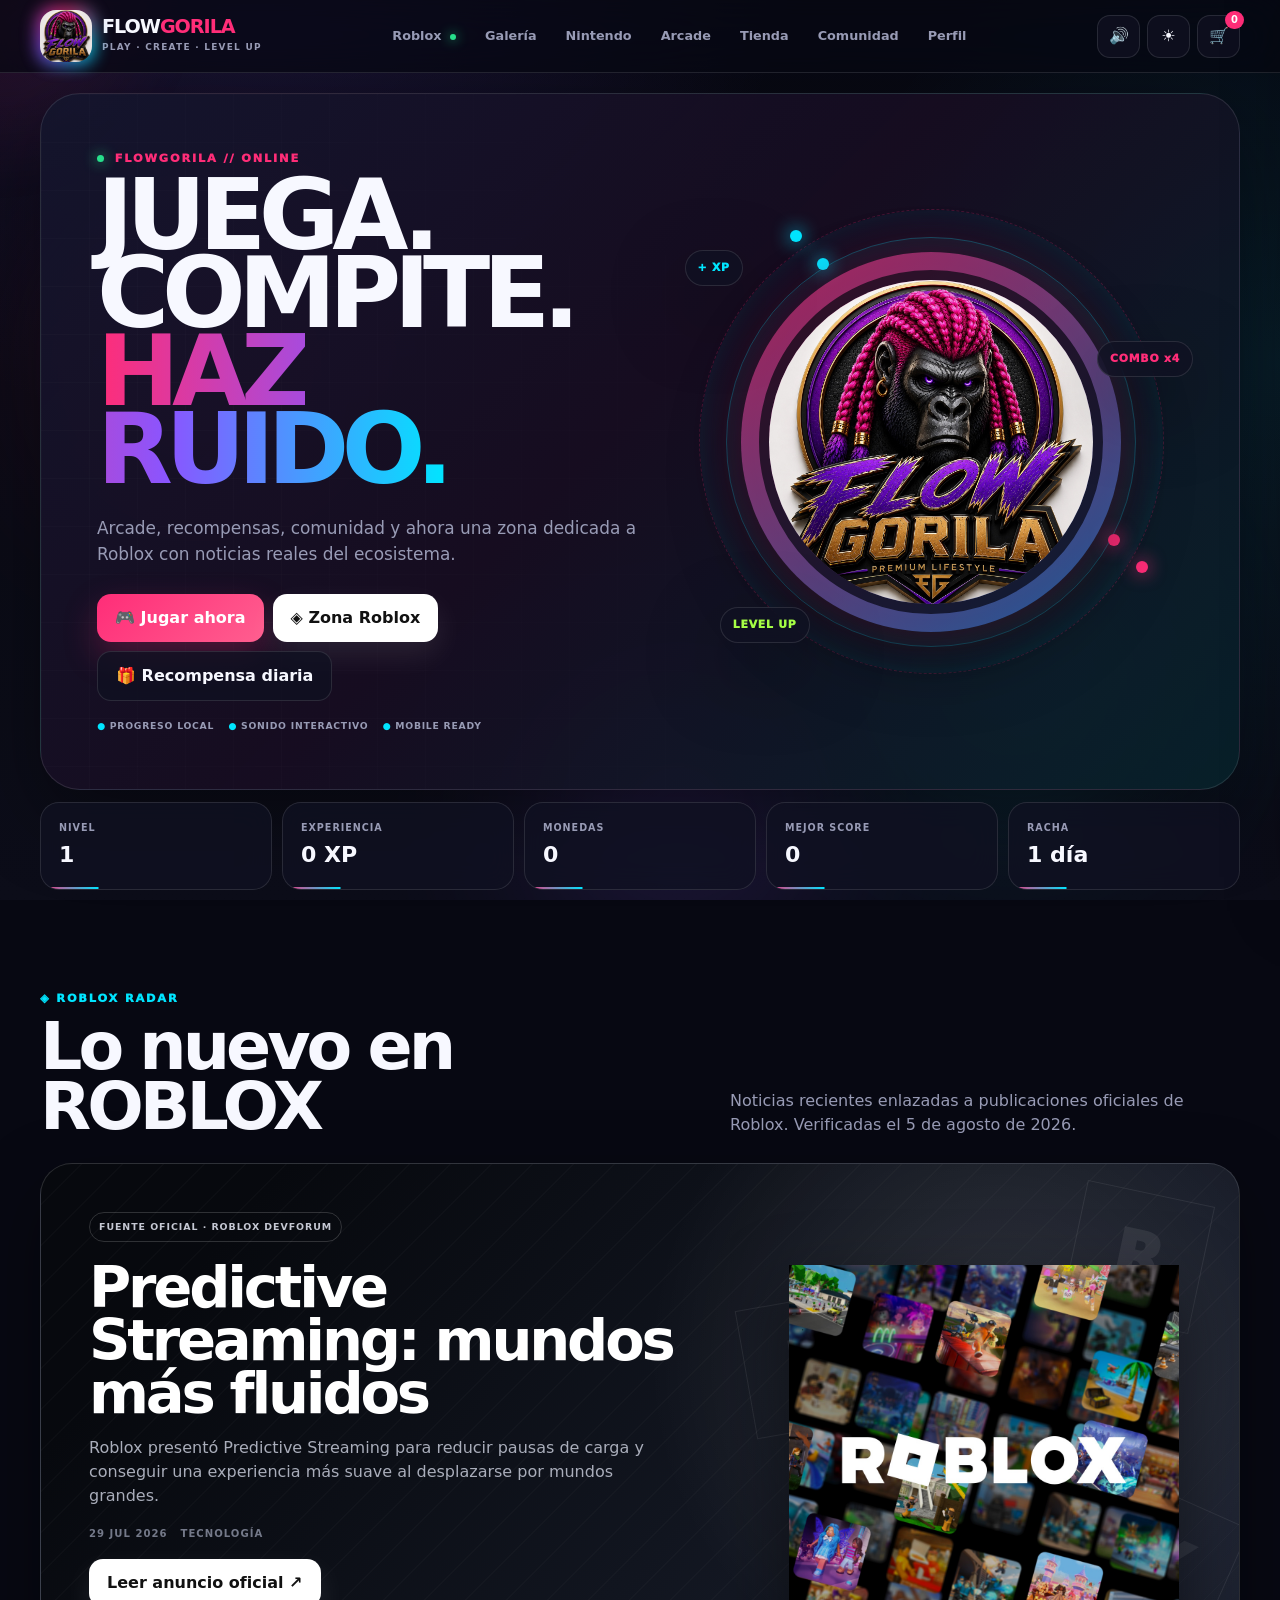
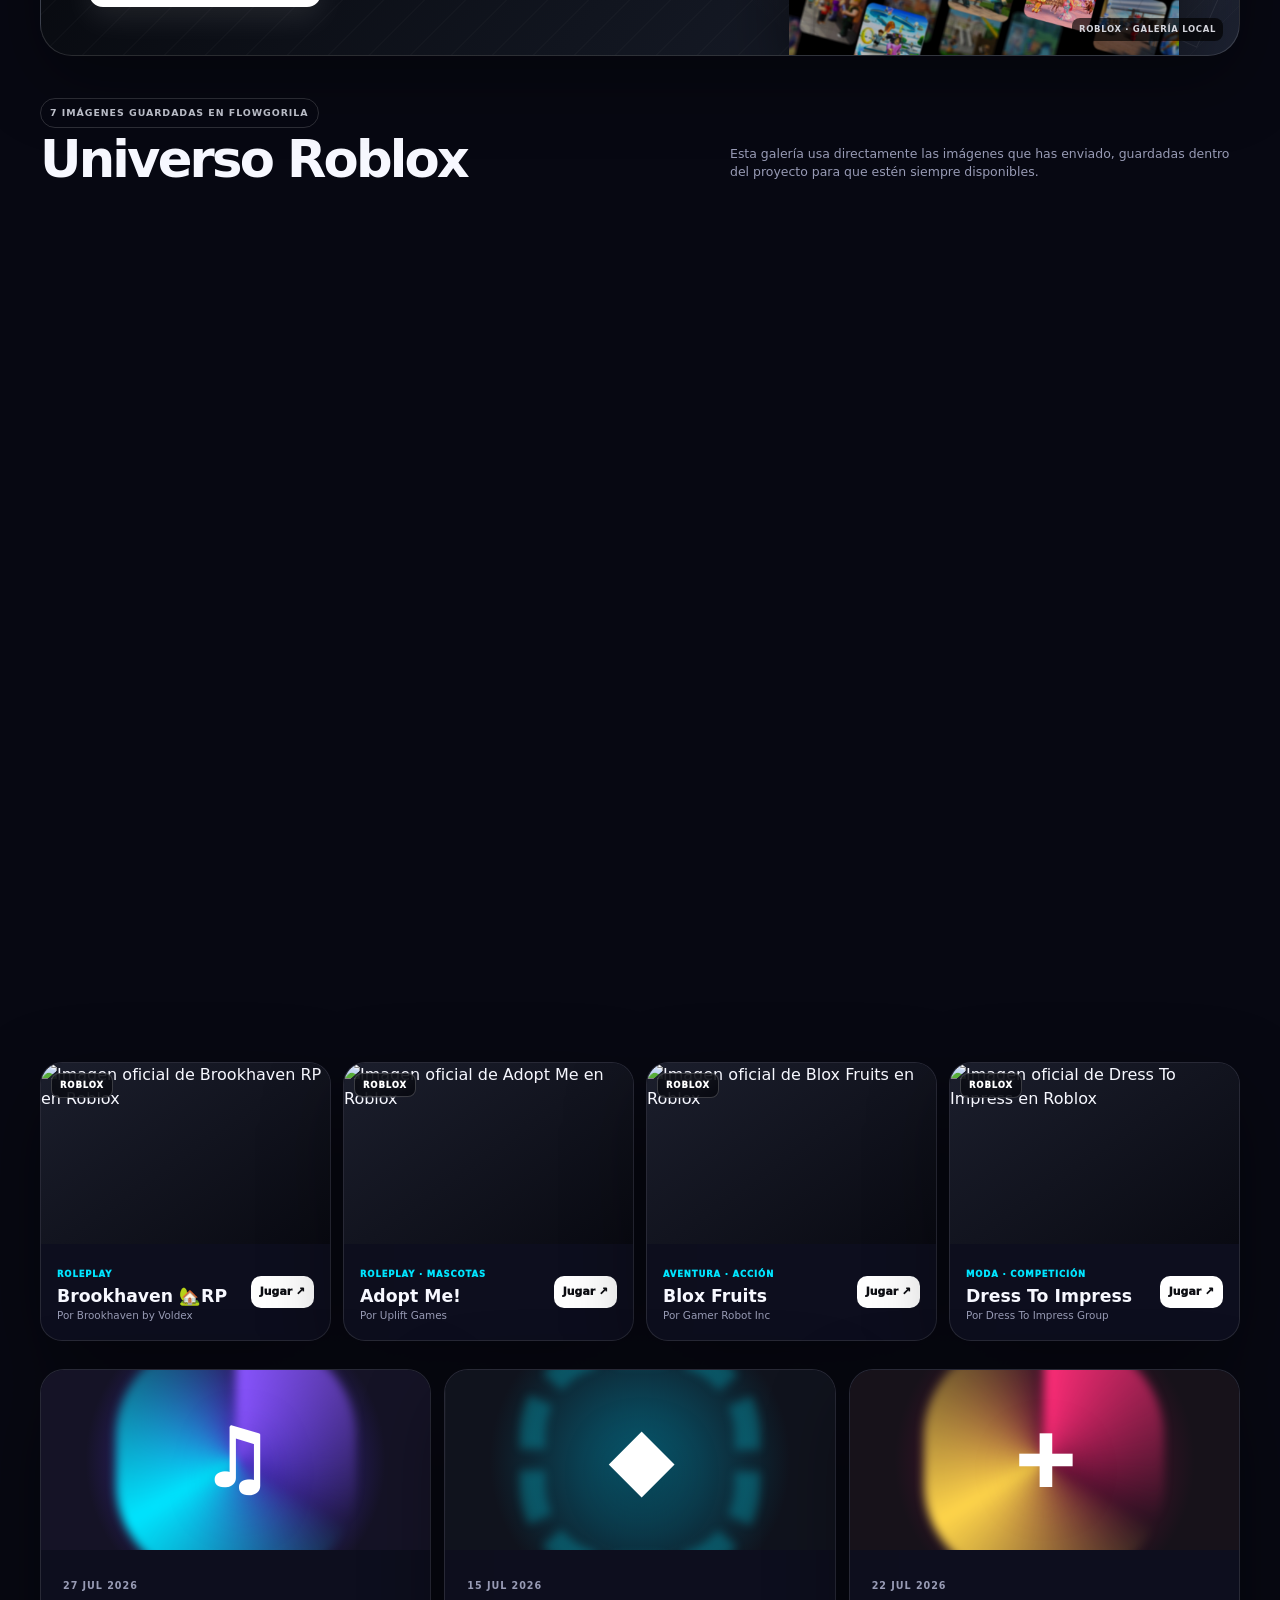
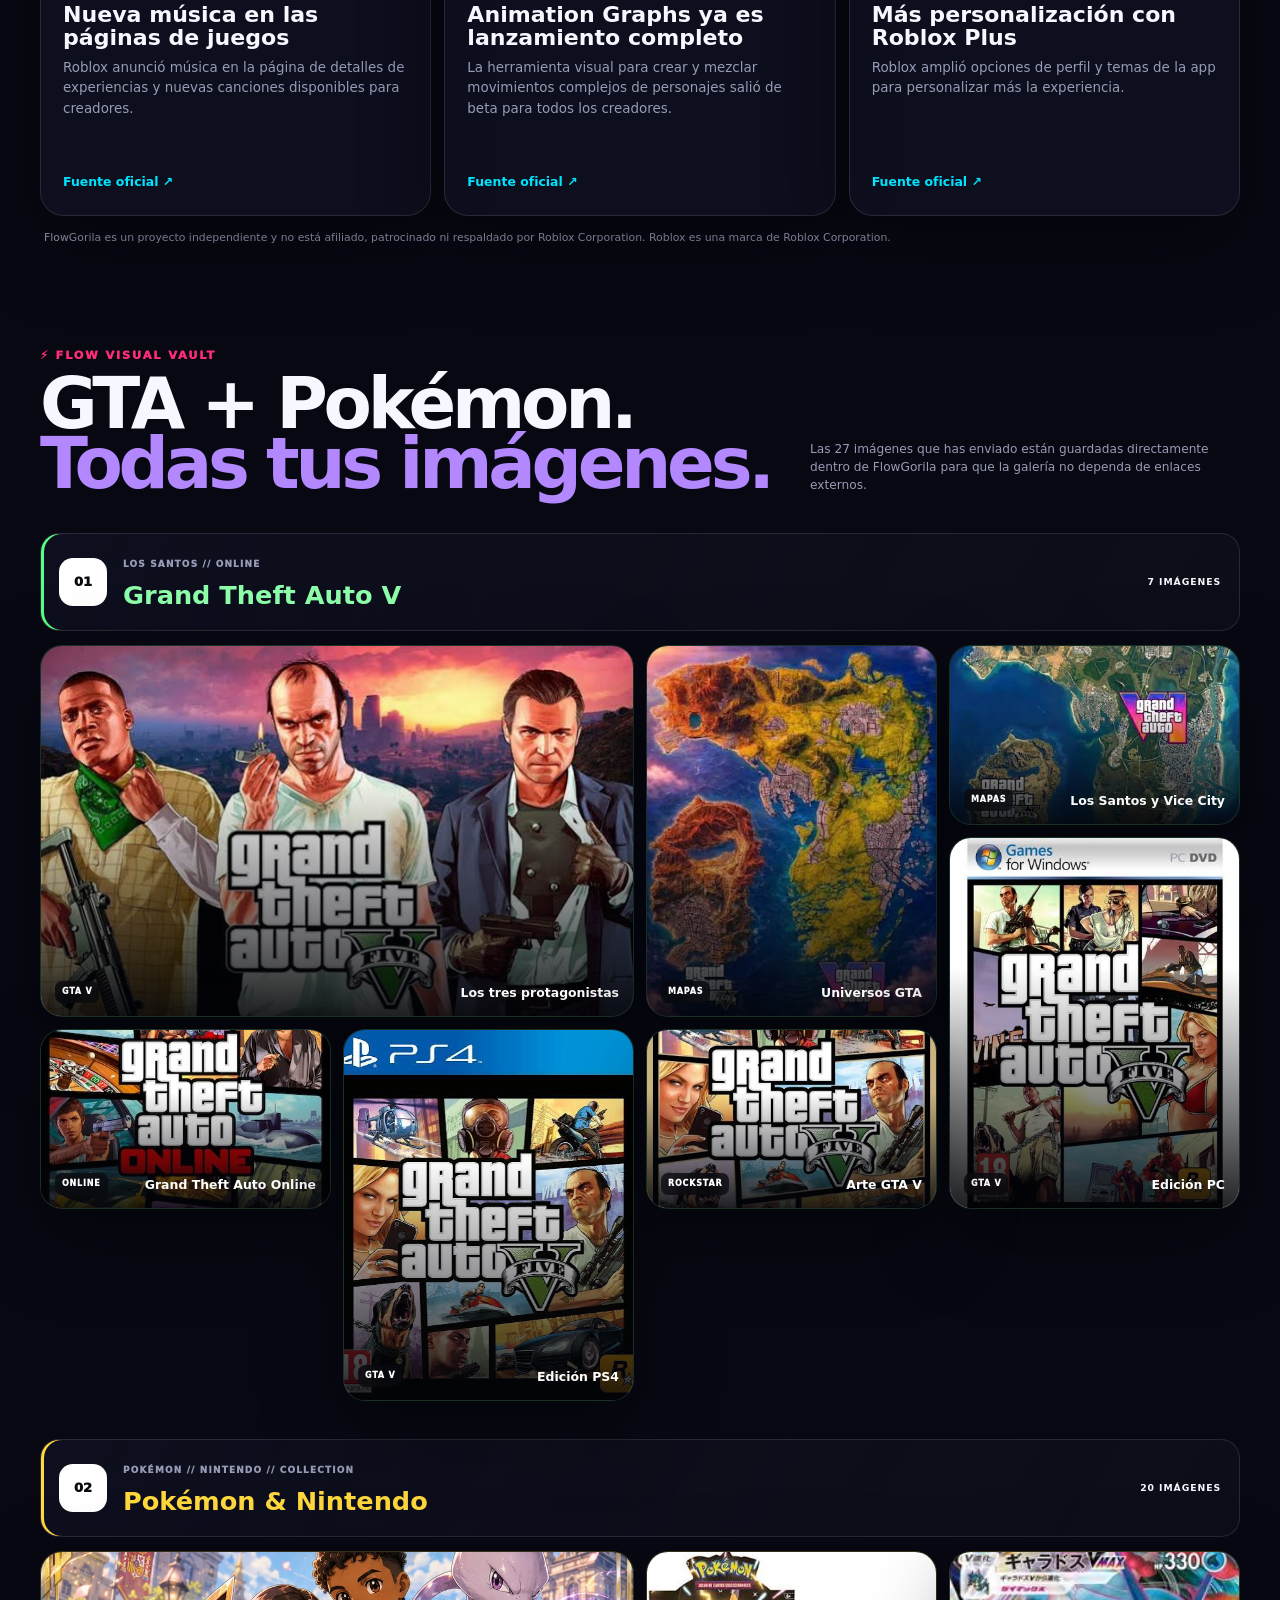
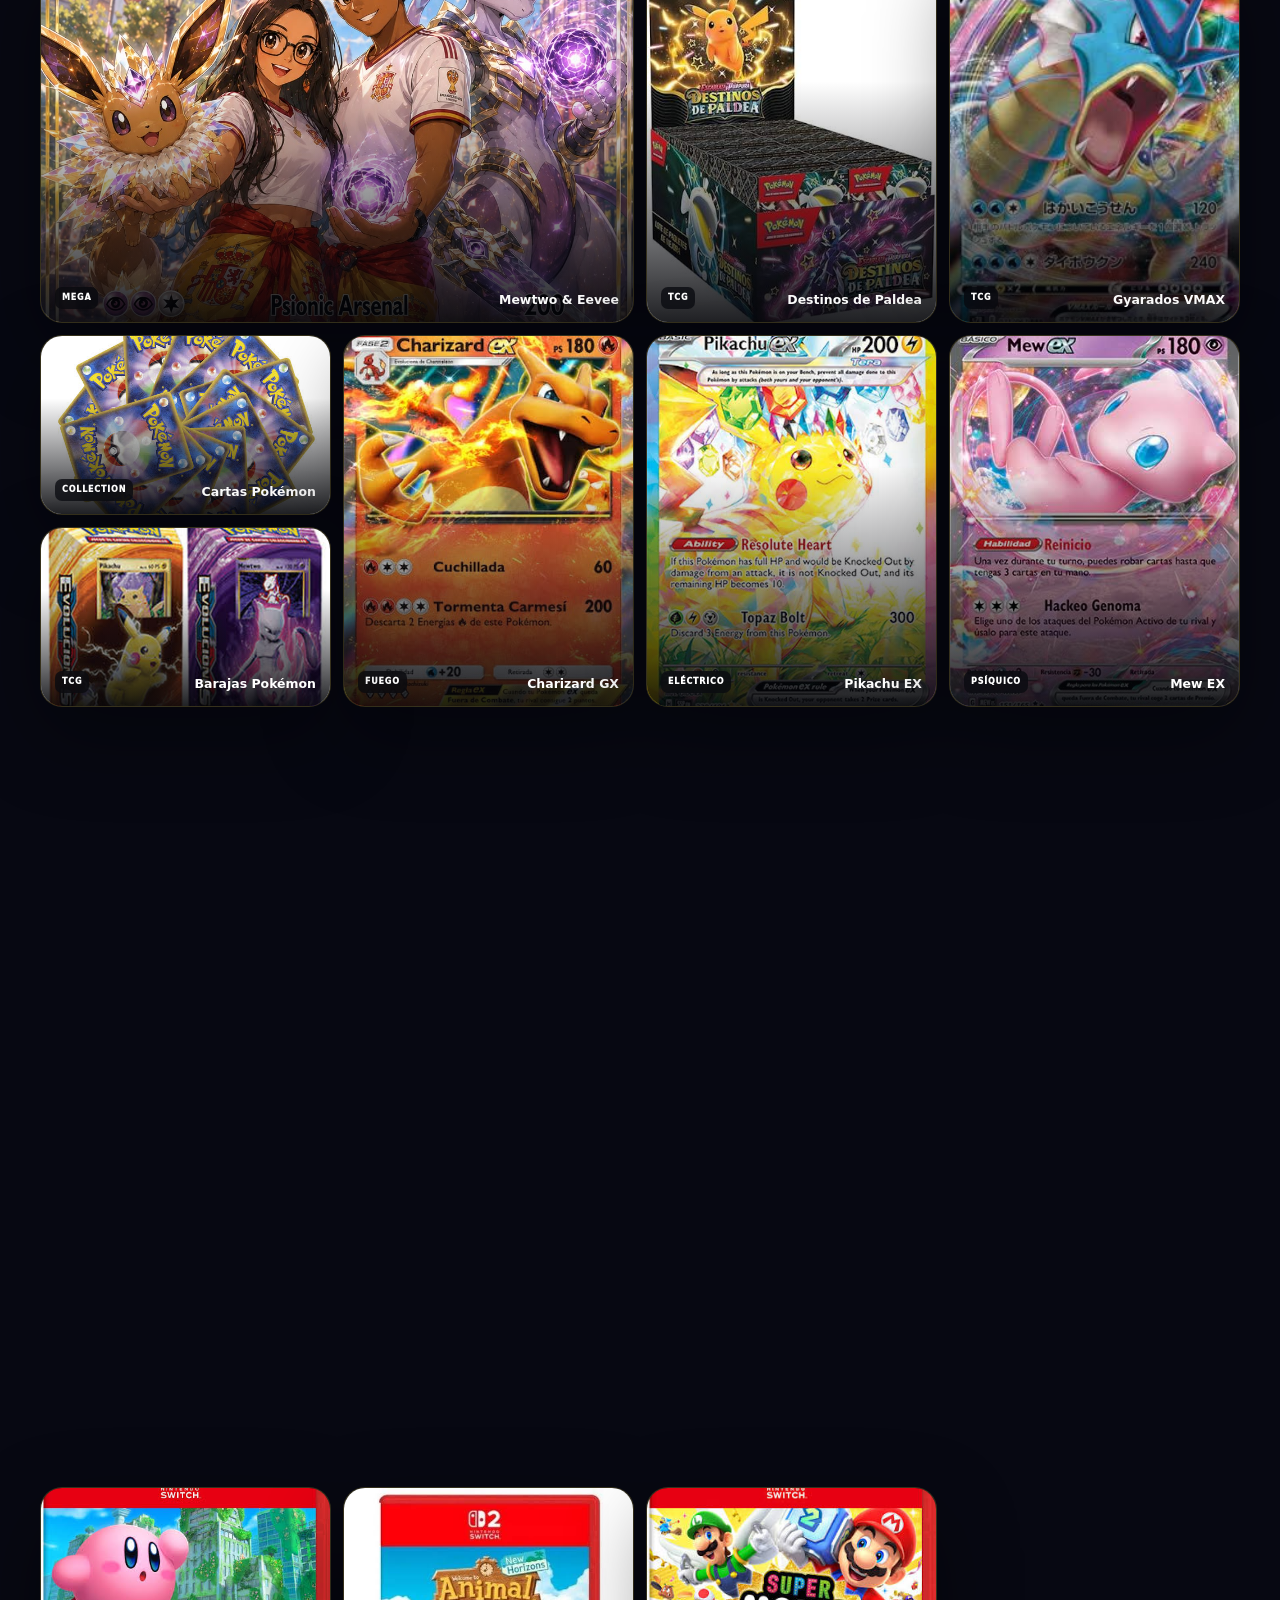
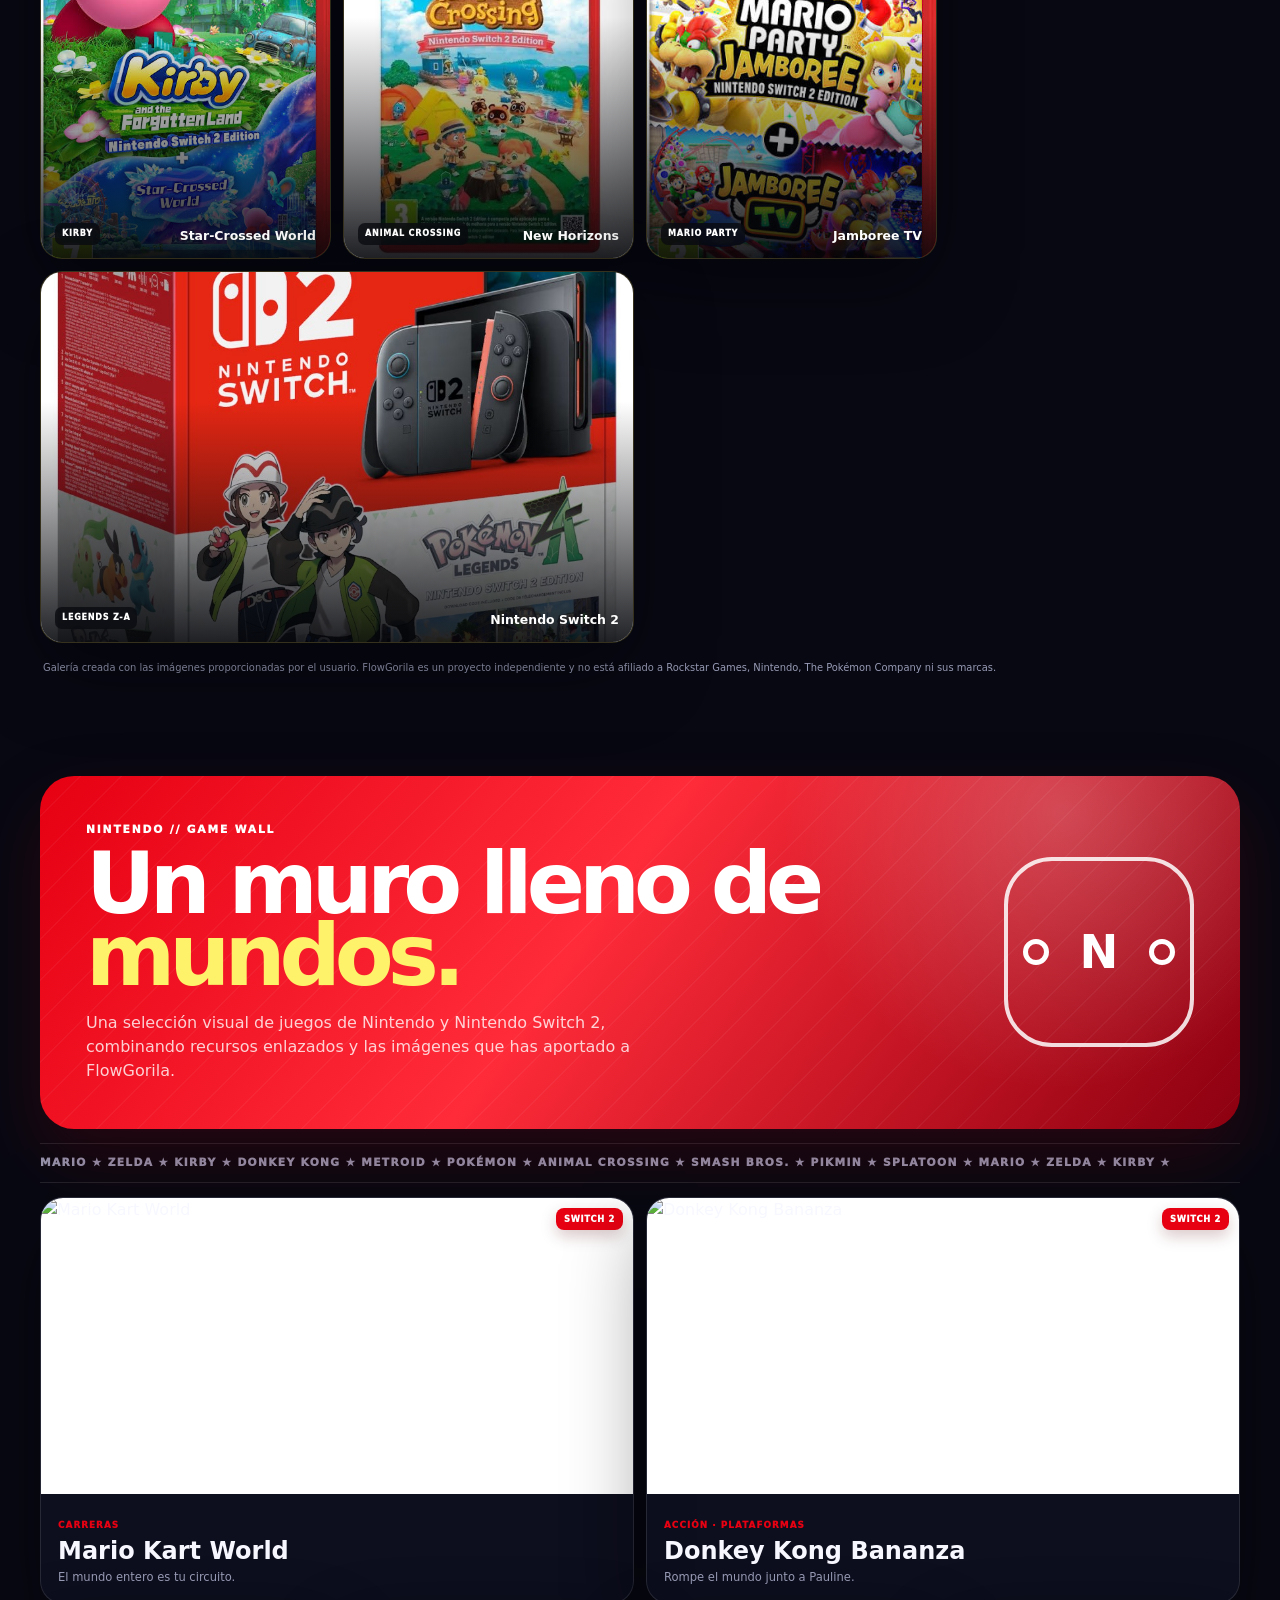
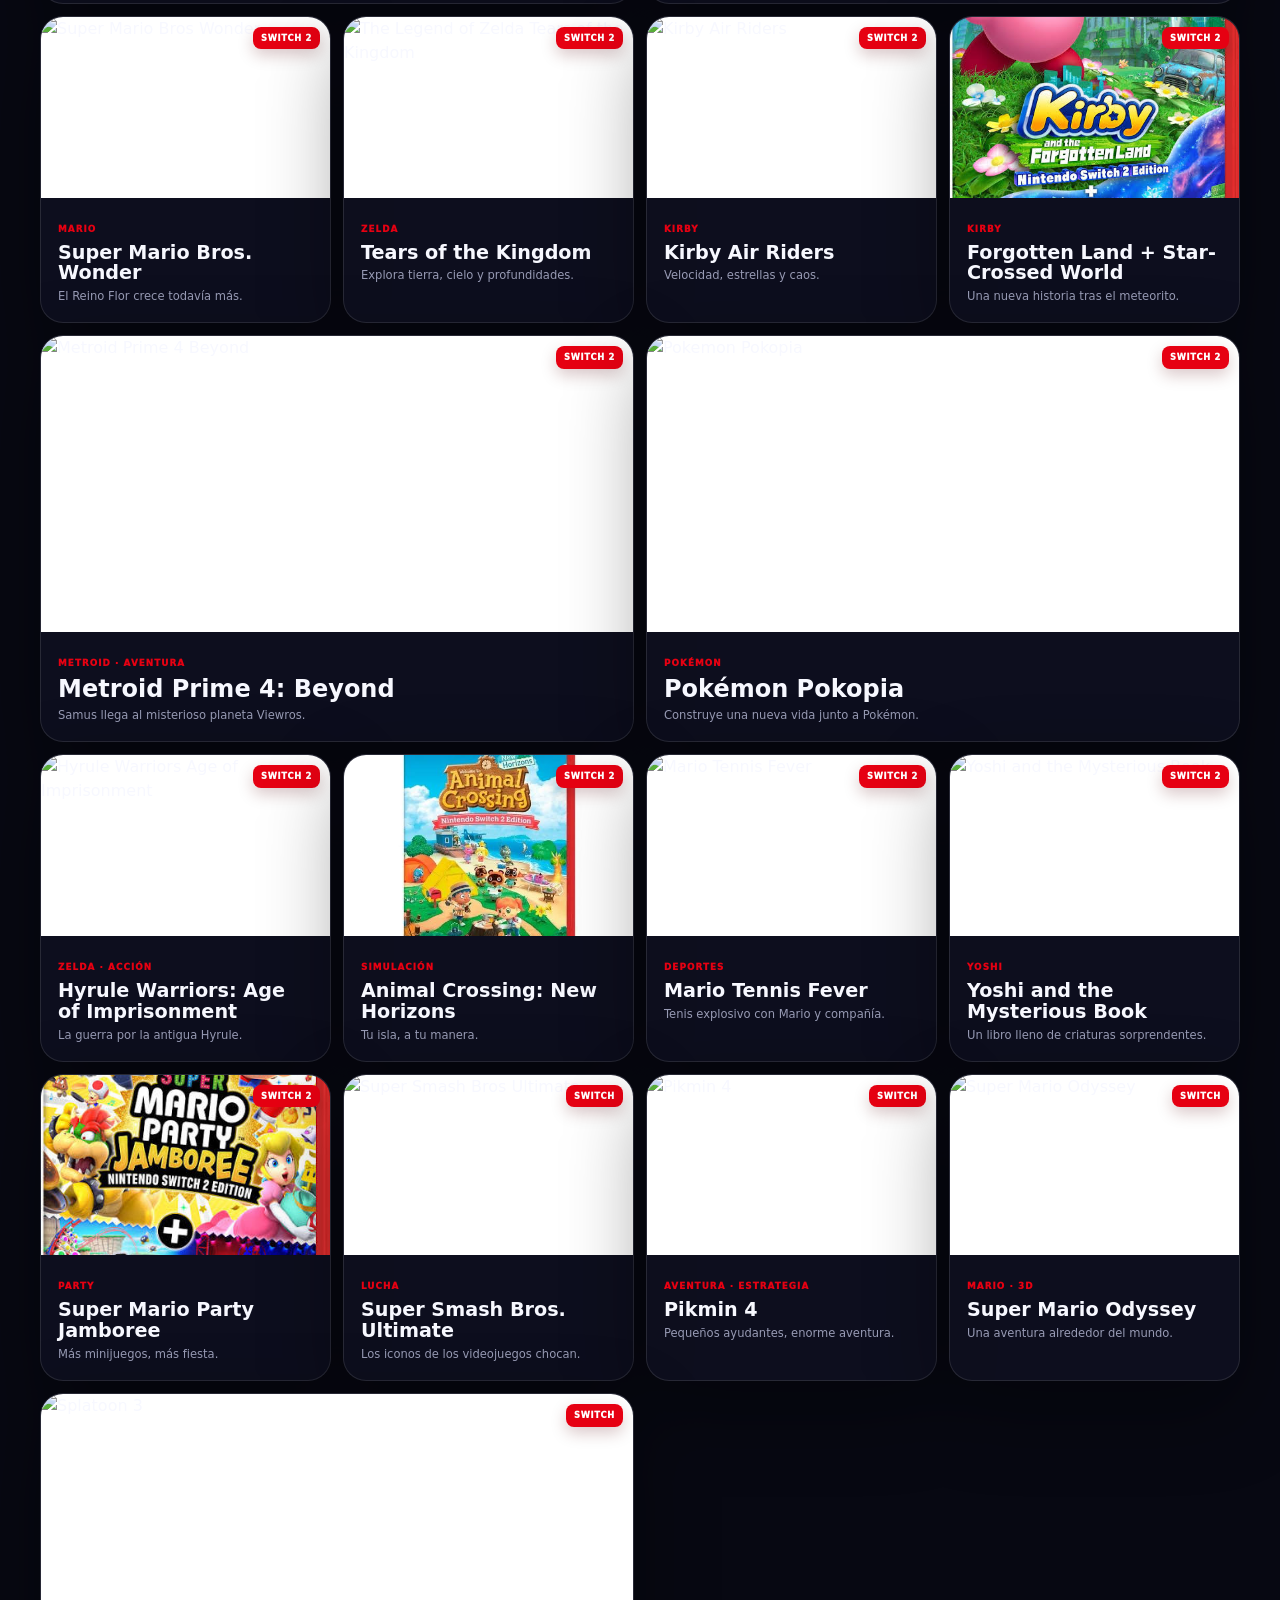
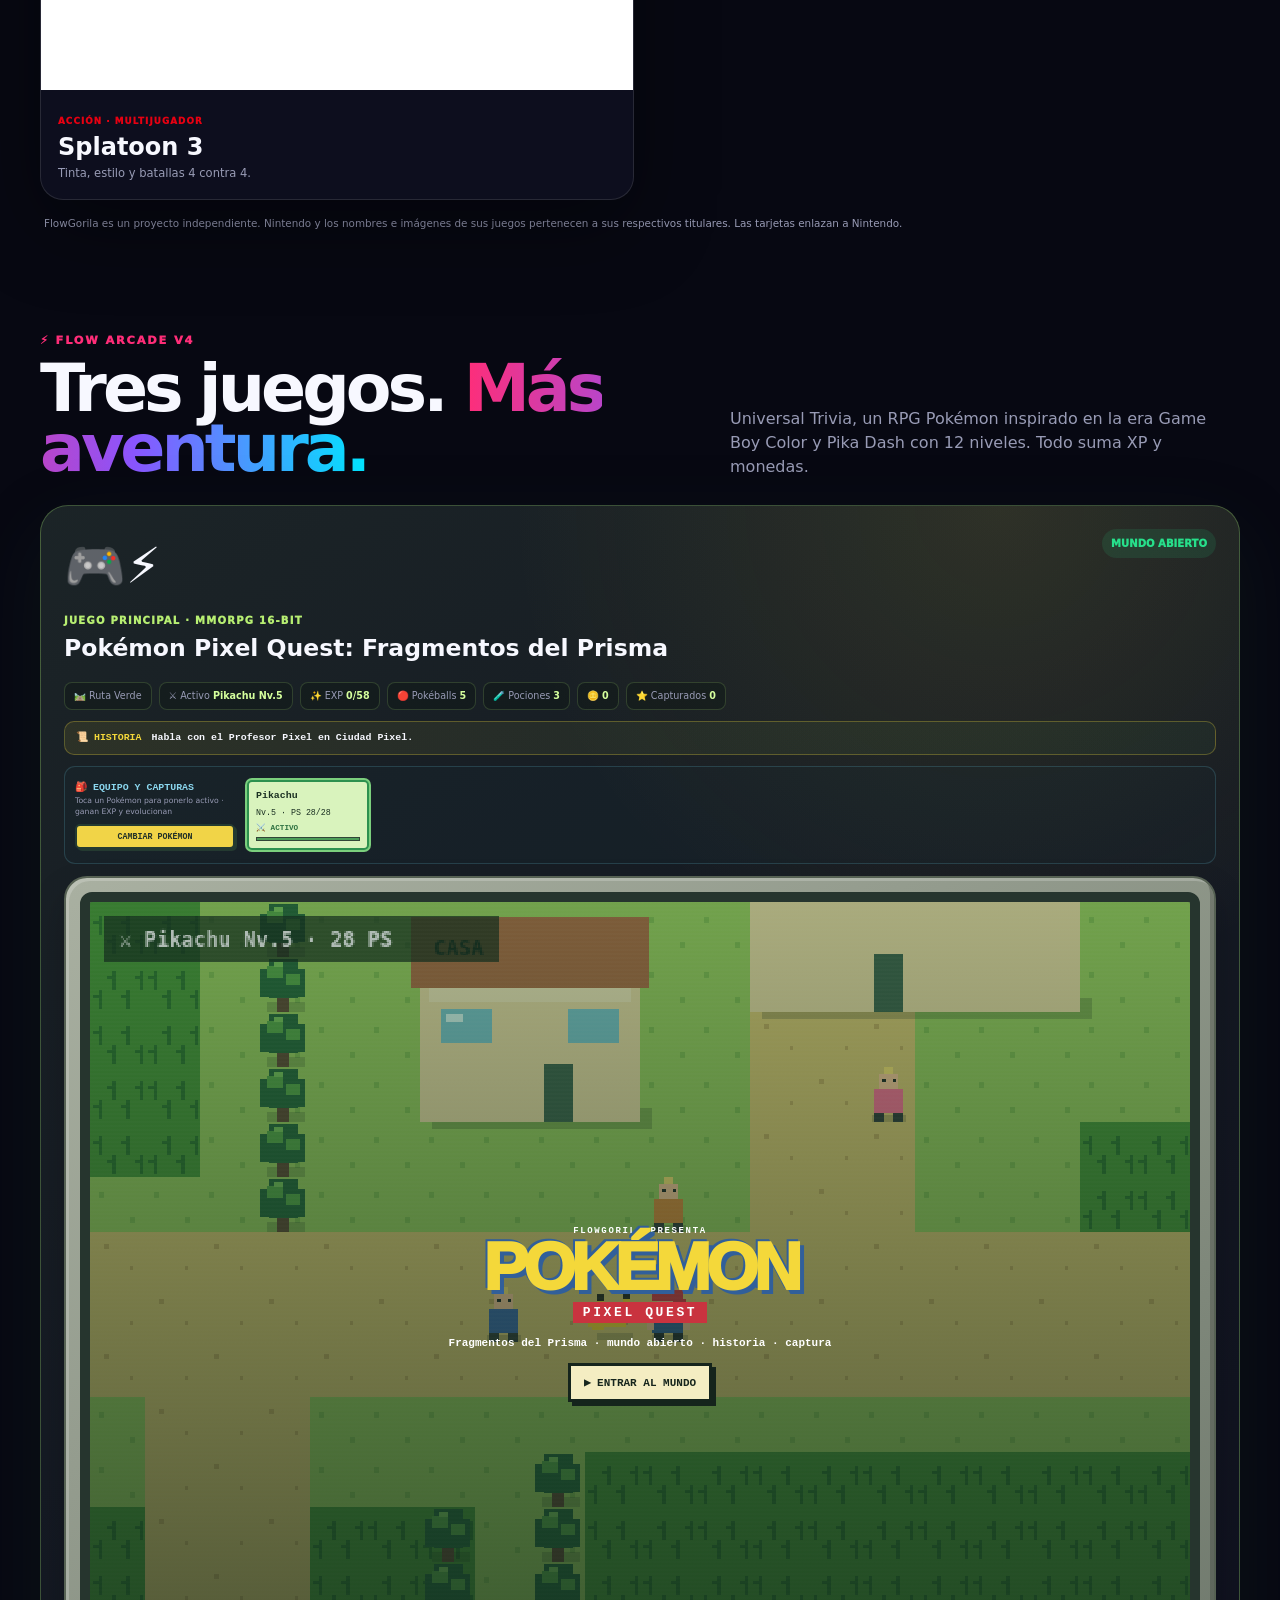
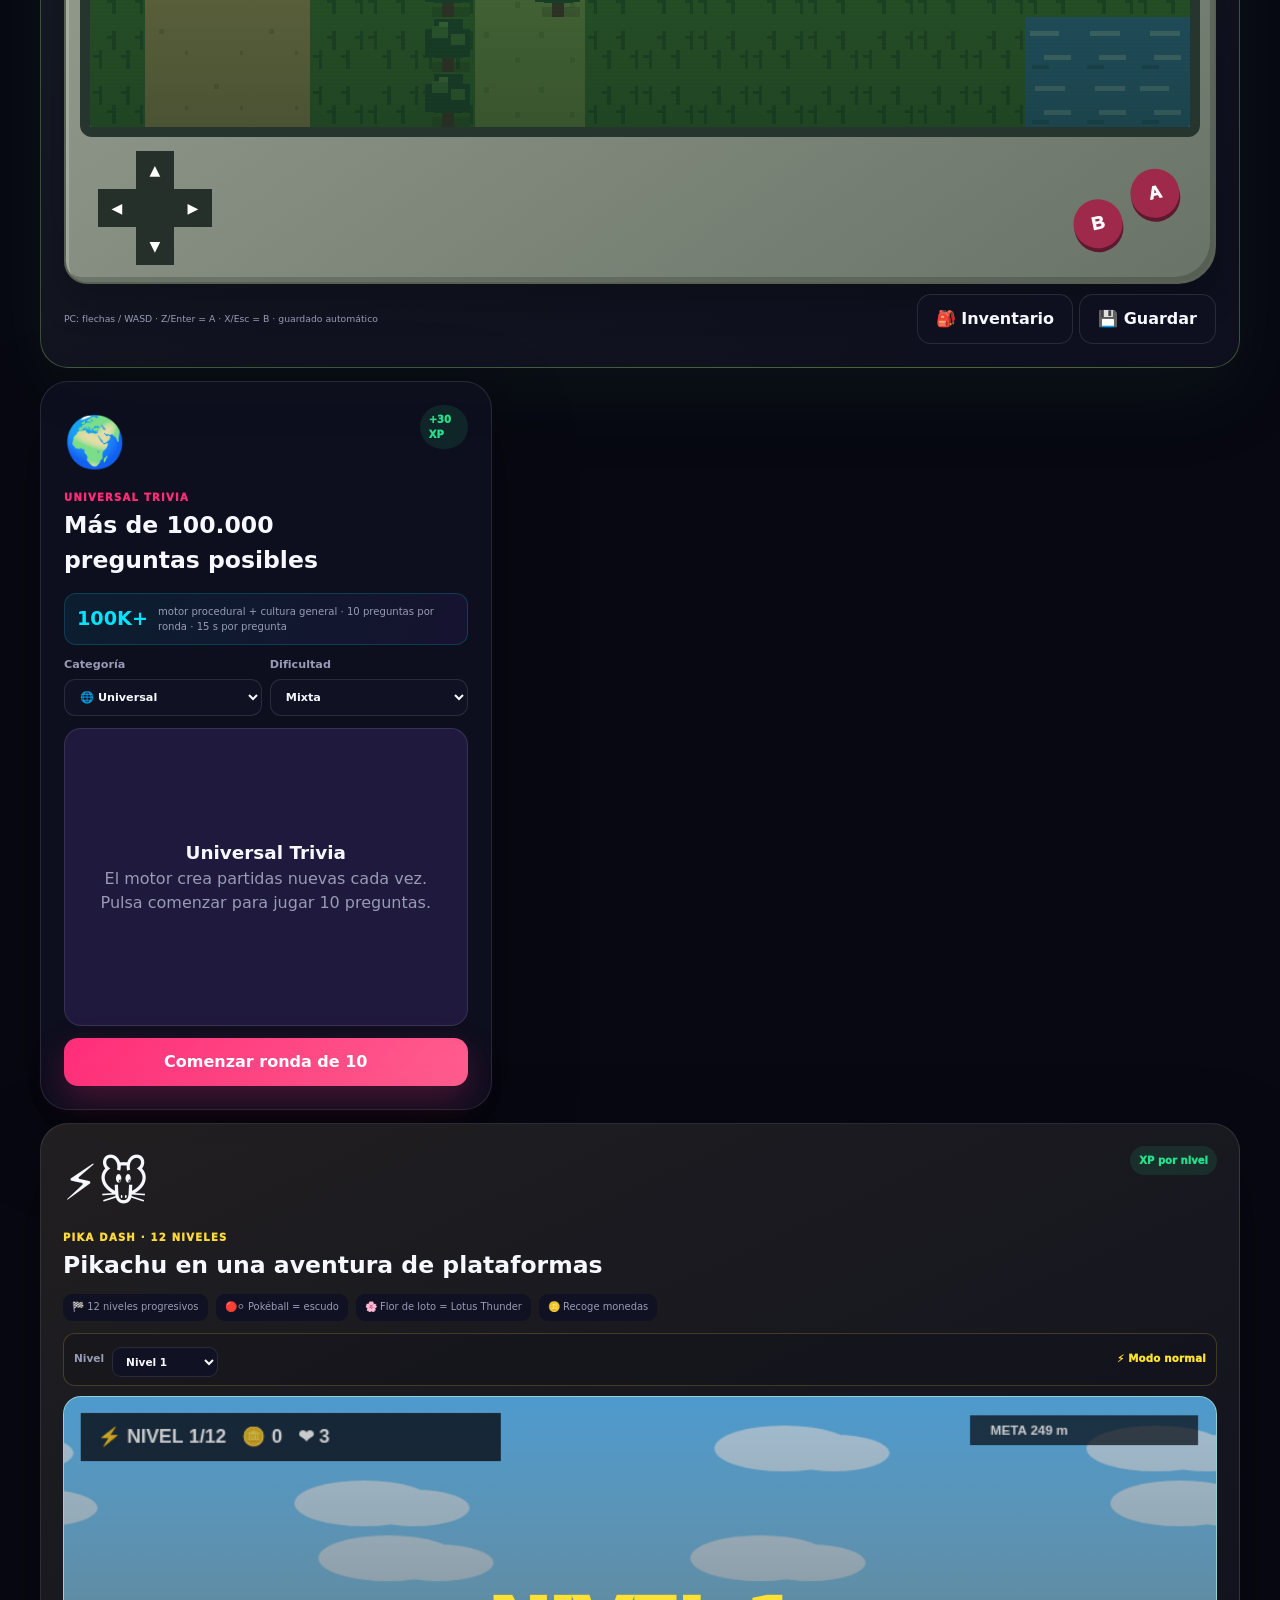
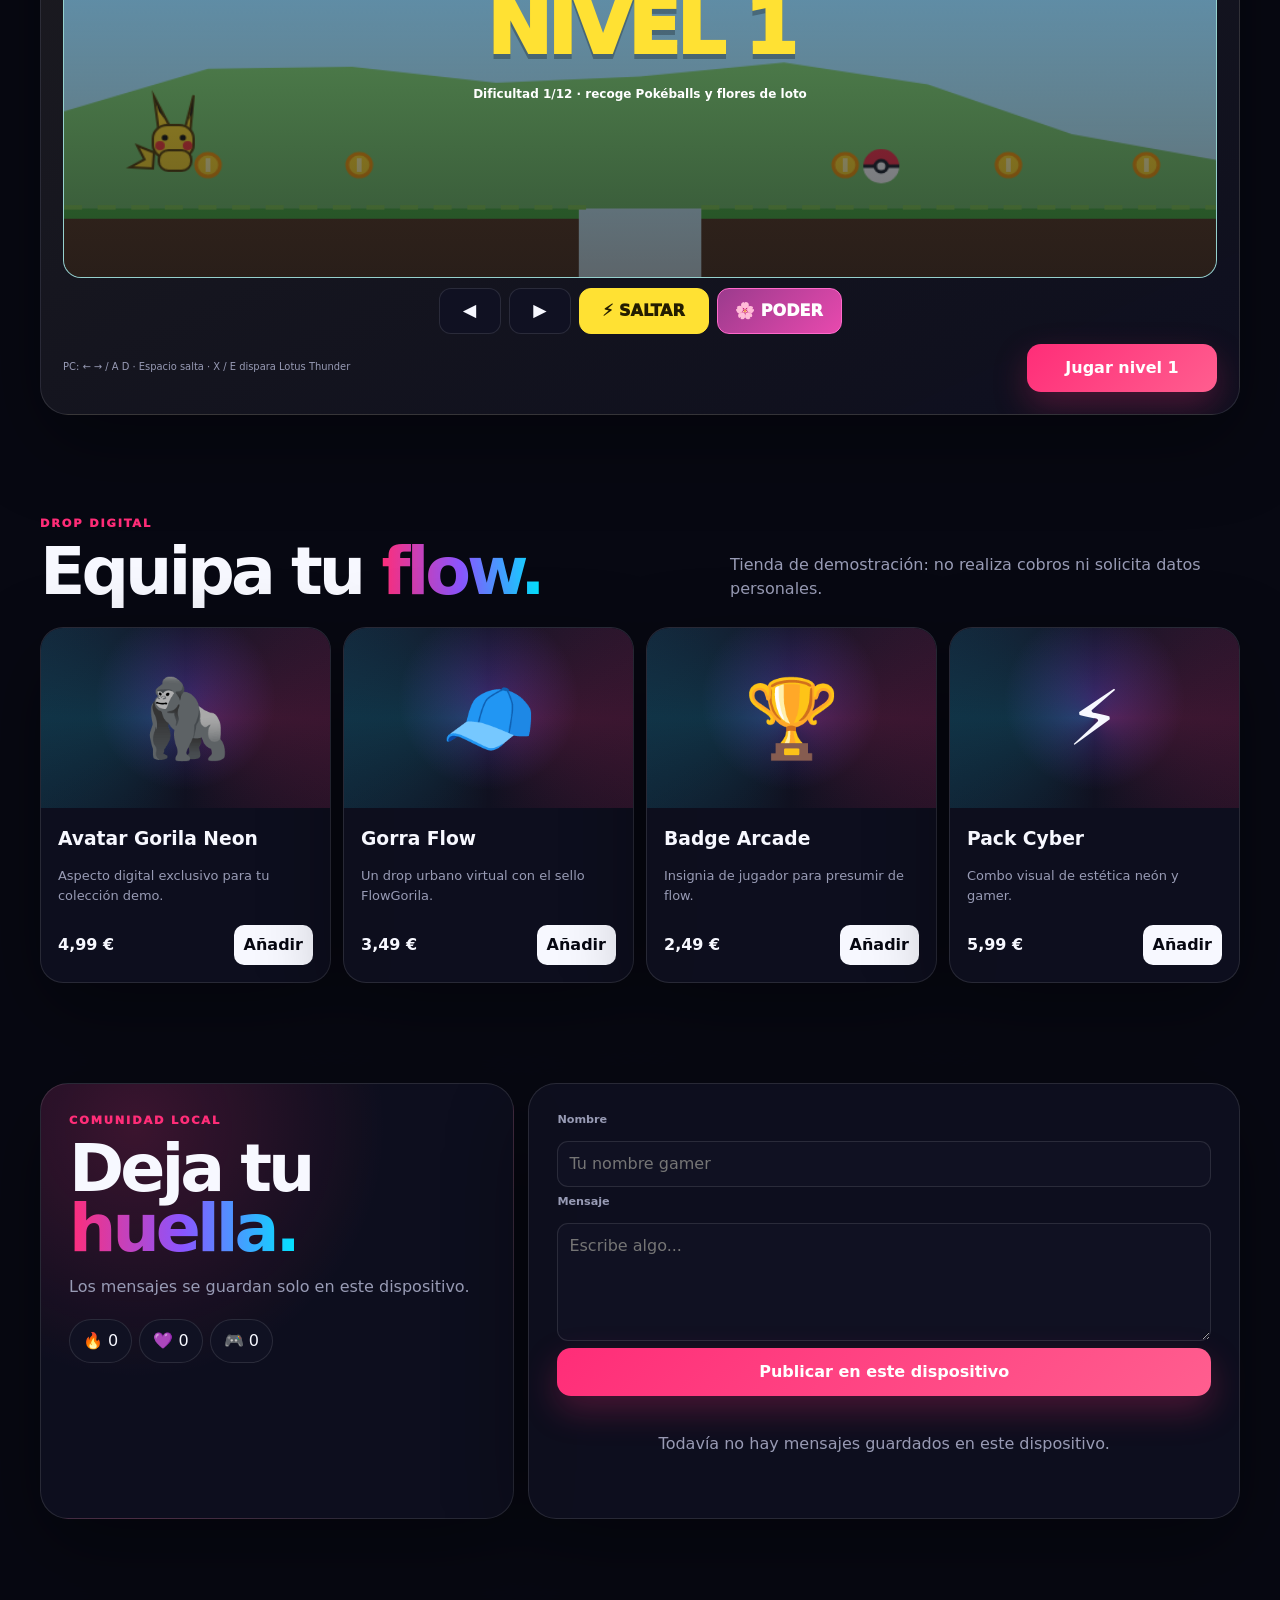
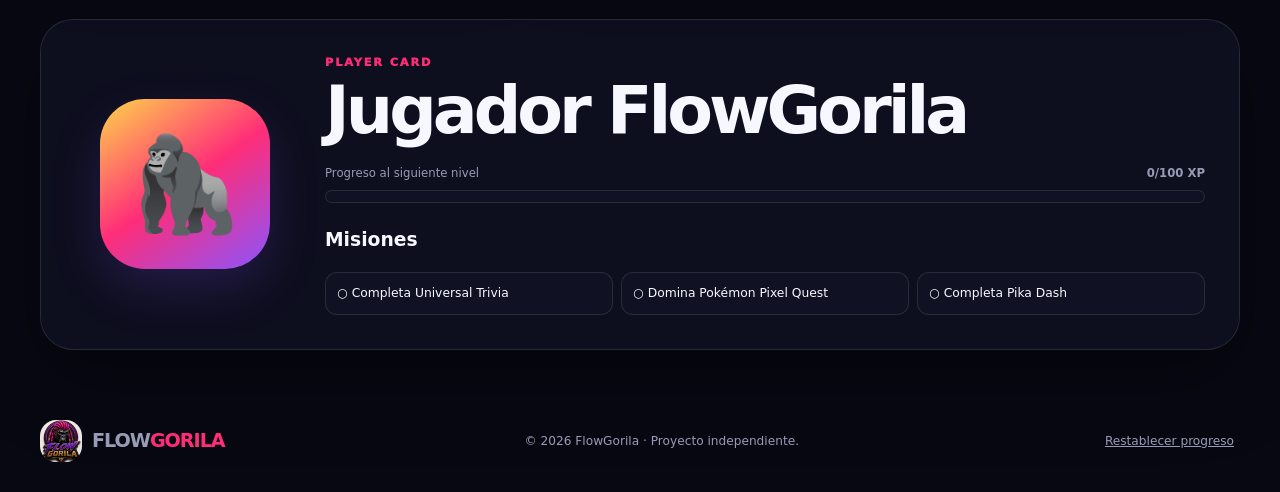
==== commit 3f6a5266: "Repara inventario y selector Pokemon V5.2" ====
--- a/index.html
+++ b/index.html
@@ -16,9 +16,9 @@
   <link rel="stylesheet" href="nintendo.css">
   <link rel="stylesheet" href="user-gallery.css">
   <link rel="stylesheet" href="arcade-v3.css">
-  <link rel="stylesheet" href="pokemon-gbc.css">
+  <link rel="stylesheet" href="pokemon-gbc.css?v=5.2.0">
   <script defer src="app.js"></script>
-  <script defer src="pokemon-gbc.js"></script>
+  <script defer src="pokemon-gbc.js?v=5.2.0"></script>
 </head>
 <body>
   <a class="skip-link" href="#contenido-principal">Saltar al contenido</a>
@@ -245,7 +245,7 @@
           <header><div><span class="game-icon">🎮⚡</span><p class="tag gbc-tag">JUEGO PRINCIPAL · MMORPG 16-BIT</p><h3>Pokémon Pixel Quest: Fragmentos del Prisma</h3></div><span class="reward">MUNDO ABIERTO</span></header>
           <div class="gbc-status"><span id="gbc-location">🌿 Ruta Verde</span><span>⚔️ Activo <strong id="gbc-active-name">Pikachu Nv.5</strong></span><span>✨ EXP <strong id="gbc-exp">0/58</strong></span><span>🔴 Pokéballs <strong id="gbc-balls">5</strong></span><span>🧪 Pociones <strong id="gbc-potions">3</strong></span><span>🪙 <strong id="gbc-money">0</strong></span><span>⭐ Capturados <strong id="gbc-caught">0</strong></span></div>
           <div class="gbc-storybar"><span>📜 HISTORIA</span><strong id="gbc-quest">Habla con el Profesor Pixel en Ciudad Pixel.</strong></div>
-          <div class="gbc-team-panel"><div><span>🎒 EQUIPO Y CAPTURAS</span><small>Ganan EXP contigo · evolucionan al subir de nivel</small></div><div class="gbc-team" id="gbc-team"><span class="gbc-team-empty">Captura tu primer Pokémon en la hierba alta.</span></div></div>
+          <div class="gbc-team-panel"><div><span>🎒 EQUIPO Y CAPTURAS</span><small>Toca un Pokémon para ponerlo activo · ganan EXP y evolucionan</small><button class="gbc-team-open" id="gbc-team-button" type="button">CAMBIAR POKÉMON</button></div><div class="gbc-team" id="gbc-team"><span class="gbc-team-empty">Pikachu está listo para combatir.</span></div></div>
           <div class="gbc-console">
             <div class="gbc-screen-wrap">
               <canvas id="gbc-canvas" width="640" height="480" aria-label="Pokémon Pixel Quest"></canvas>
@@ -253,7 +253,7 @@
             </div>
             <div class="gbc-menu" id="gbc-inventory" hidden><div class="gbc-menu-head"><strong>🎒 INVENTARIO</strong><button data-gbc-close="inventory" type="button">✕</button></div><div id="gbc-inventory-content"></div></div>
             <div class="gbc-menu" id="gbc-shop" hidden><div class="gbc-menu-head"><strong>🏪 TIENDA</strong><button data-gbc-close="shop" type="button">✕</button></div><p>Compra suministros para continuar tu aventura.</p><div class="gbc-shop-grid"><button data-gbc-buy="ball" type="button">🔴 Pokéball <b>8 🪙</b></button><button data-gbc-buy="potion" type="button">🧪 Poción <b>12 🪙</b></button><button data-gbc-buy="pack" type="button">🎒 Pack x5 Pokéballs <b>35 🪙</b></button></div></div>
-            <div class="gbc-battle-actions" id="gbc-battle-actions" hidden><button data-gbc-action="attack" type="button">⚔️ ATAQUES</button><button data-gbc-action="ball" type="button">🔴 POKÉBALL</button><button data-gbc-action="potion" type="button">🧪 POCIÓN</button><button data-gbc-action="run" type="button">↩ HUIR</button></div>
+            <div class="gbc-battle-actions" id="gbc-battle-actions" hidden><button data-gbc-action="attack" type="button">⚔️ ATAQUES</button><button data-gbc-action="party" type="button">🔄 POKÉMON</button><button data-gbc-action="ball" type="button">🔴 POKÉBALL</button><button data-gbc-action="potion" type="button">🧪 POCIÓN</button><button data-gbc-action="run" type="button">↩ HUIR</button></div>
             <div class="gbc-move-actions" id="gbc-move-actions" hidden></div>
             <div class="gbc-controls"><div class="gbc-dpad"><i></i><button data-gbc-dir="up" type="button">▲</button><i></i><button data-gbc-dir="left" type="button">◀</button><i class="center"></i><button data-gbc-dir="right" type="button">▶</button><i></i><button data-gbc-dir="down" type="button">▼</button><i></i></div><div class="gbc-ab"><button class="gbc-b" id="gbc-b" type="button">B</button><button class="gbc-a" id="gbc-a" type="button">A</button></div></div>
           </div>
--- a/pokemon-gbc.css
+++ b/pokemon-gbc.css
@@ -13,3 +13,11 @@
 .trivia-card{order:1}.platformer-card{order:2}
 @media(max-width:720px){.gbc-console{padding:9px;border-radius:17px}.gbc-screen-wrap{border-width:7px}.gbc-controls{padding:10px 6px 2px}.gbc-dpad{grid-template-columns:34px 34px 34px;grid-template-rows:34px 34px 34px}.gbc-ab button{width:44px;height:44px}.gbc-footer{display:grid}.gbc-footer span{text-align:center}.gbc-footer>div{display:grid;grid-template-columns:1fr 1fr}.gbc-footer .button{width:100%}.gbc-status span{font-size:.54rem}.gbc-team-panel{grid-template-columns:1fr}.gbc-party-list,.gbc-shop-grid{grid-template-columns:1fr}.missions{grid-template-columns:1fr}}
 @media(max-width:430px){.gbc-console{margin-inline:-4px}.gbc-logo strong{font-size:2rem}.gbc-logo span{font-size:10px}.gbc-battle-actions button{font-size:9px}.gbc-controls{padding-inline:0}.gbc-ab{gap:8px}}
+
+/* V5.2: selector de equipo táctil y cambio de Pokémon */
+.gbc-team-open{margin-top:3px;padding:6px 7px;border:2px solid #243a31;border-radius:5px;background:#f1d447;color:#203027;font:900 .52rem monospace;cursor:pointer;box-shadow:2px 2px 0 #243a31}.gbc-team-open:active{transform:translate(2px,2px);box-shadow:none}
+.gbc-team{padding:4px 2px}.gbc-mon{flex-basis:122px;text-align:left;cursor:pointer}.gbc-mon:hover{transform:translateY(-2px);background:#fff4aa}.gbc-mon.active{border-color:#2d914f;background:#d9f3bd;box-shadow:0 0 0 2px #7bcf7d}.gbc-mon:disabled{cursor:default;opacity:.82}.gbc-mon em{display:block;margin-top:4px;color:#2e7141;font:900 .48rem monospace;font-style:normal}
+.gbc-battle-actions{grid-template-columns:repeat(5,1fr)}.gbc-battle-actions button{min-height:42px;font-size:9px}
+.gbc-party-row.fainted{opacity:.58}.gbc-party-row button{min-width:74px;padding:7px}.gbc-party-row button:disabled{cursor:default;filter:grayscale(.55)}
+.gbc-party-picker{margin-top:6px;padding:9px;border:3px solid #26352e;background:#f3efcf;color:#1b3022;font-family:monospace}.gbc-party-picker>strong{display:block;margin-bottom:7px;font-size:.66rem}.gbc-party-picker .gbc-party-row{margin-top:5px}
+@media(max-width:720px){.gbc-battle-actions{grid-template-columns:repeat(2,1fr)}.gbc-battle-actions button:last-child{grid-column:1/-1}}
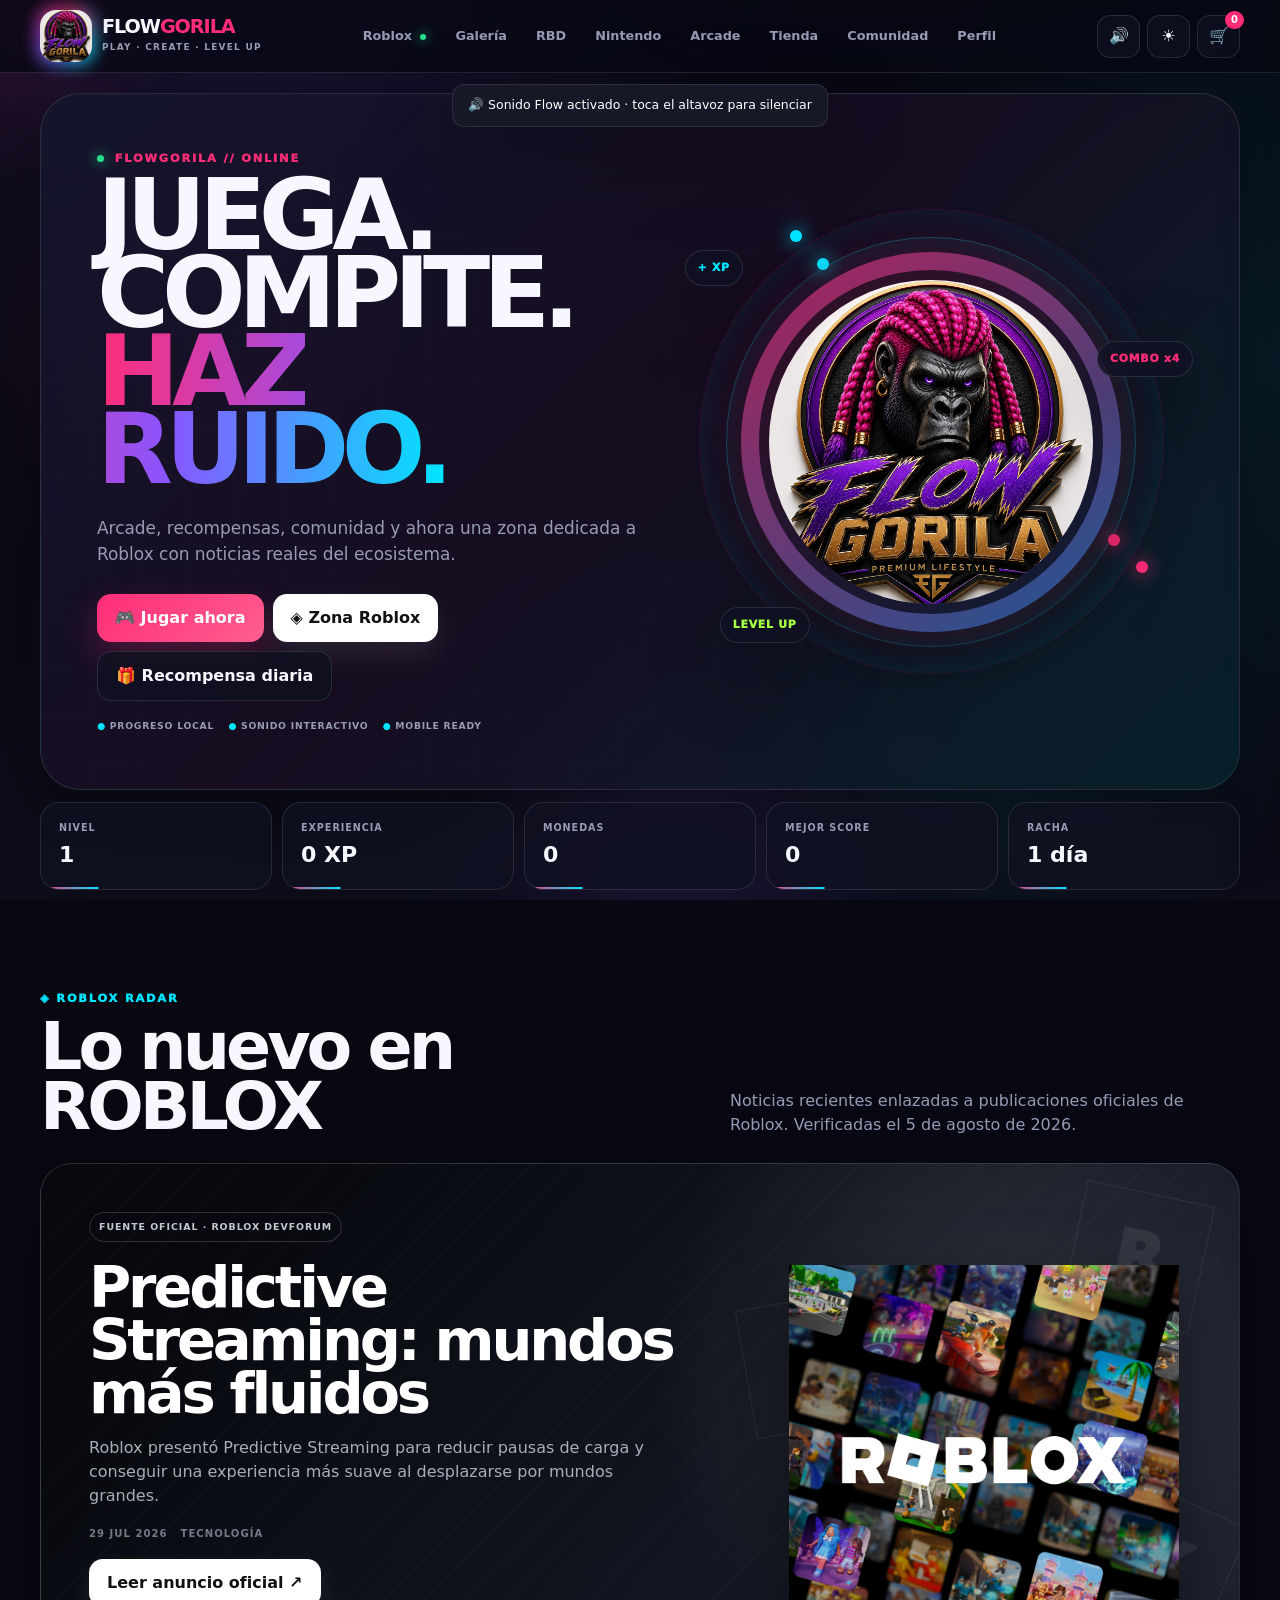
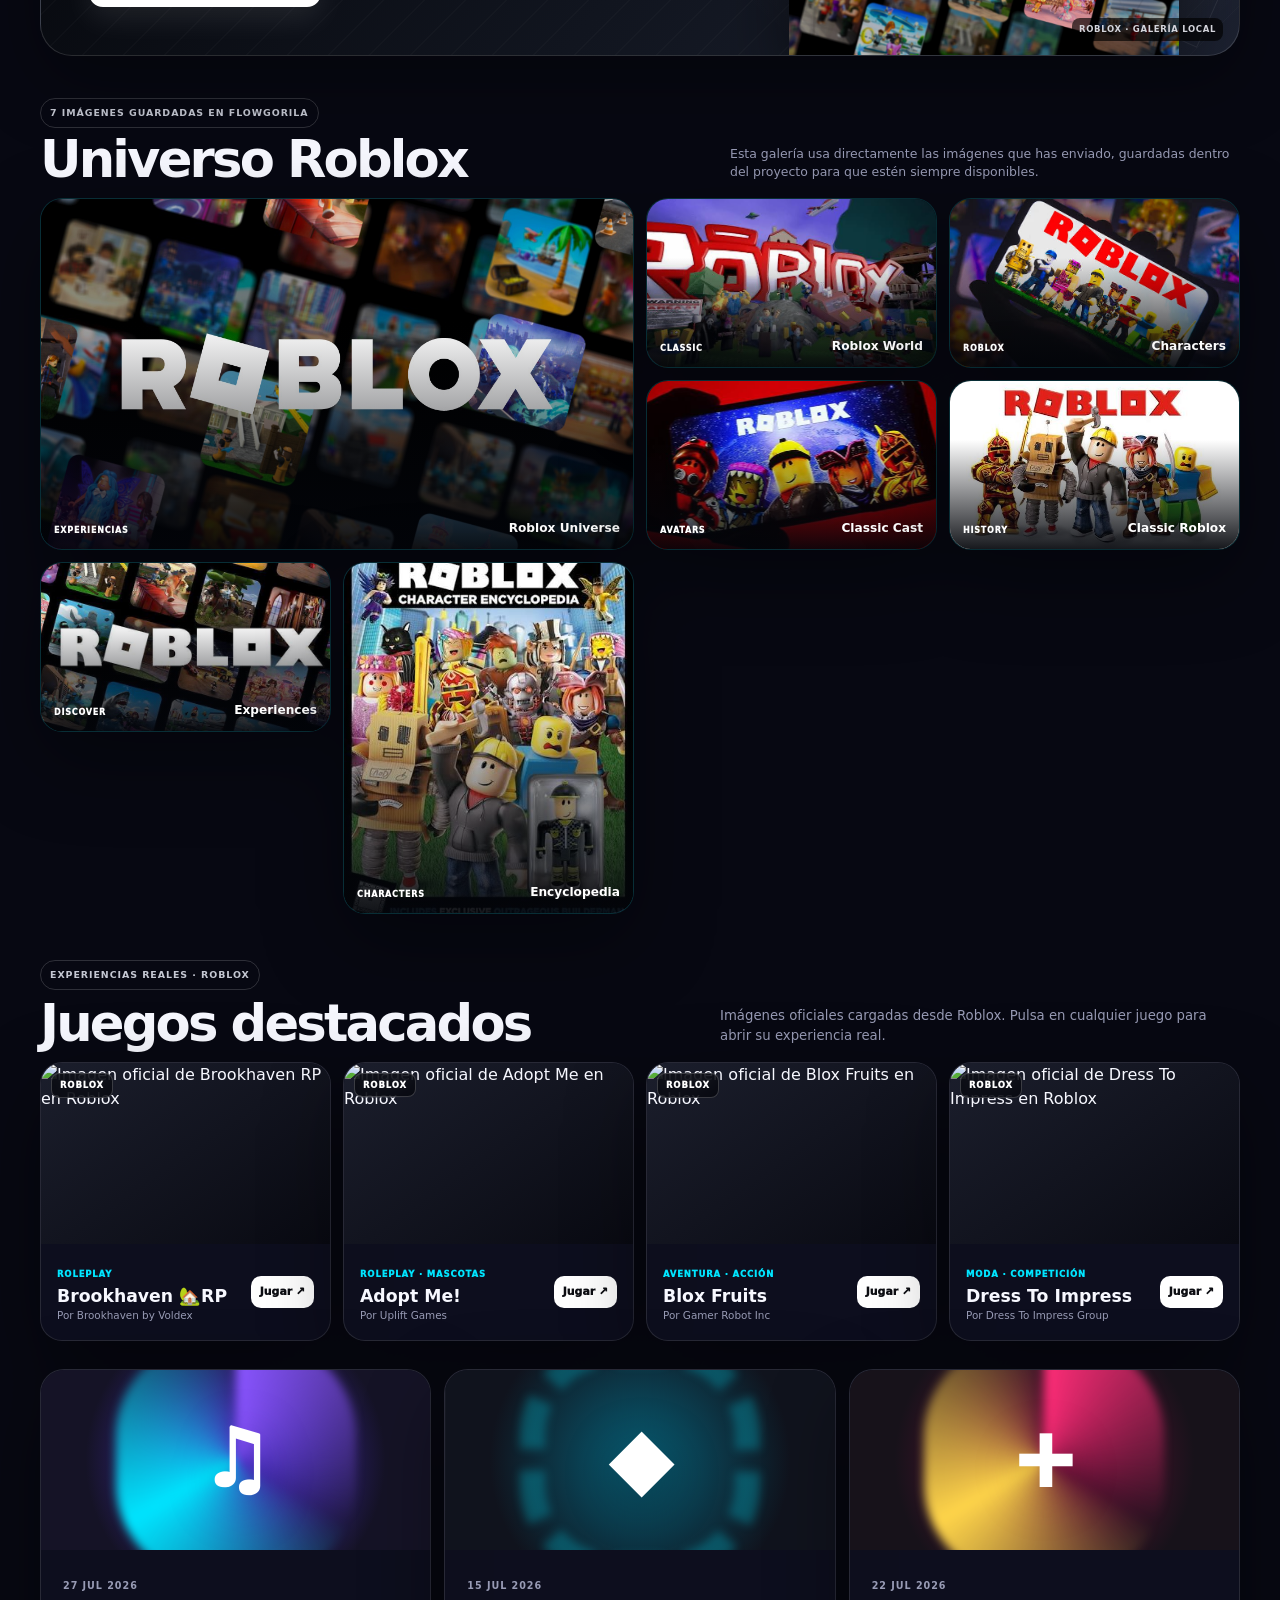
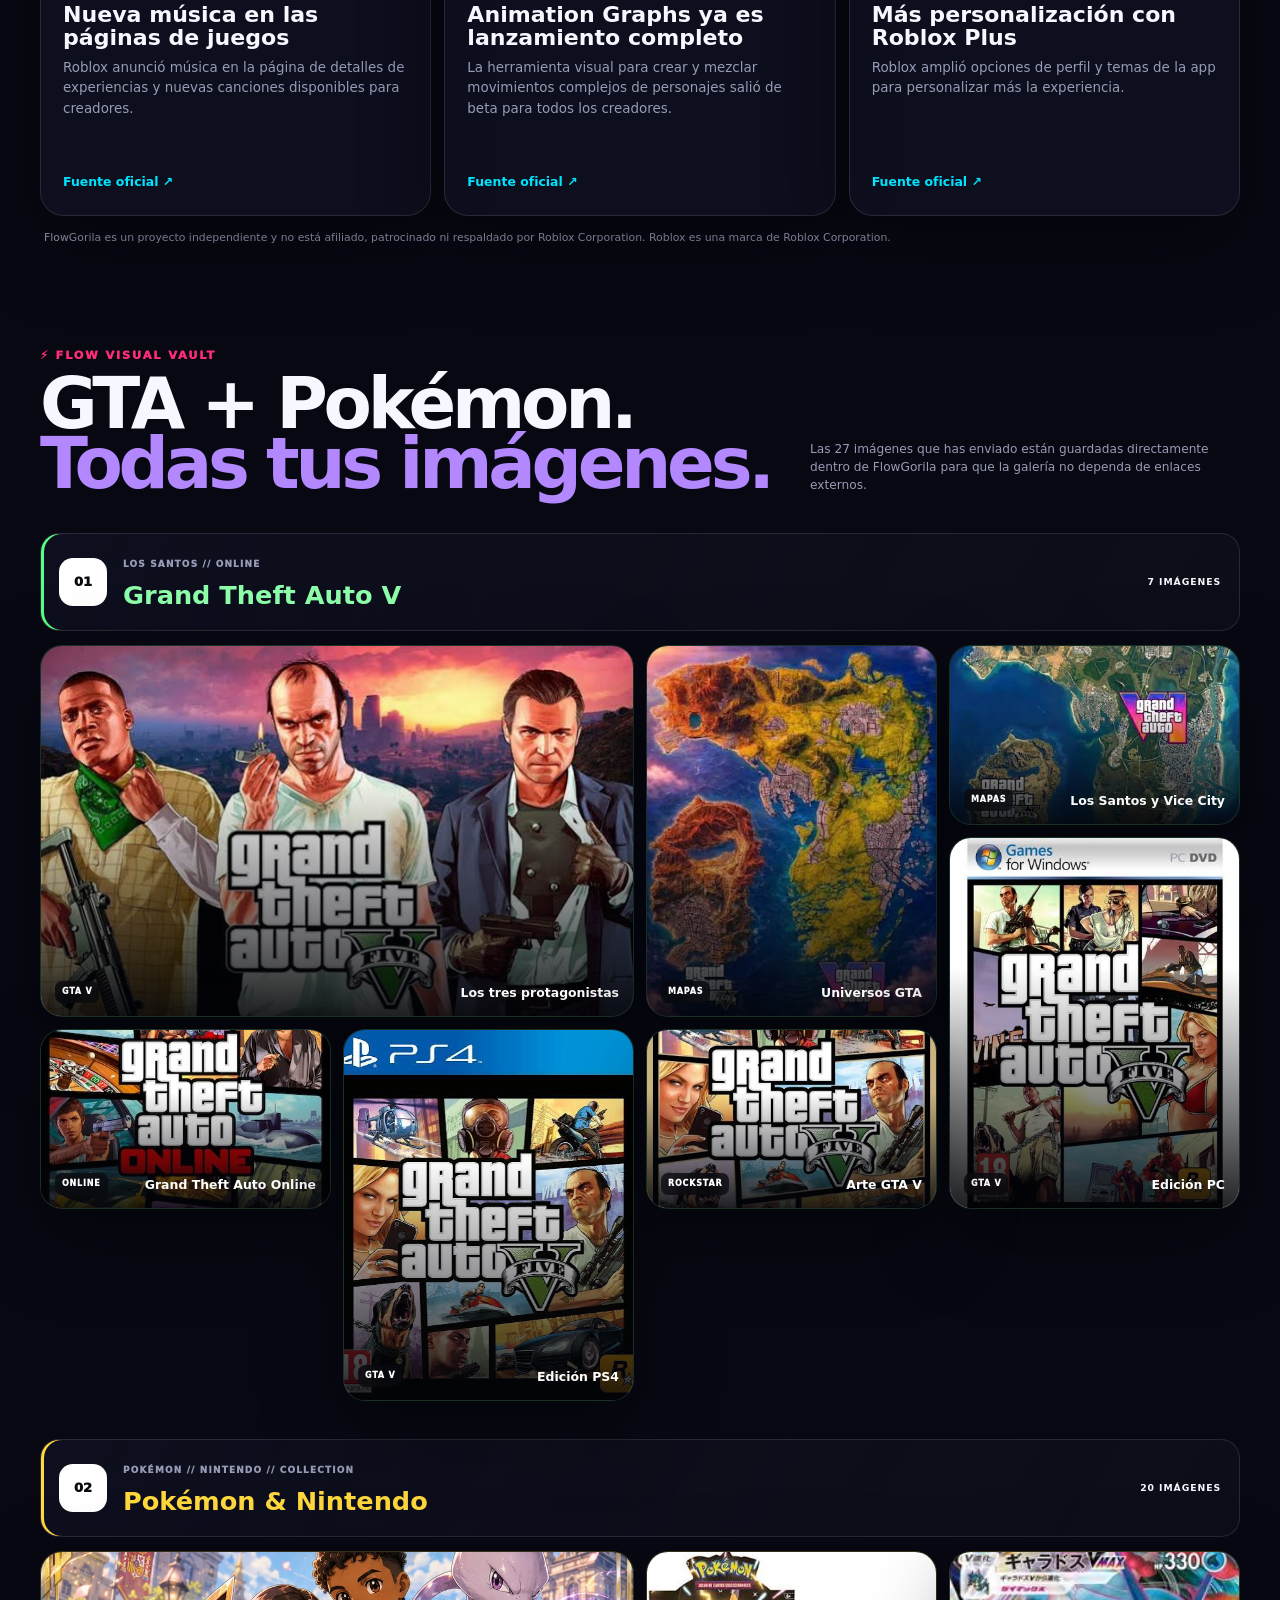
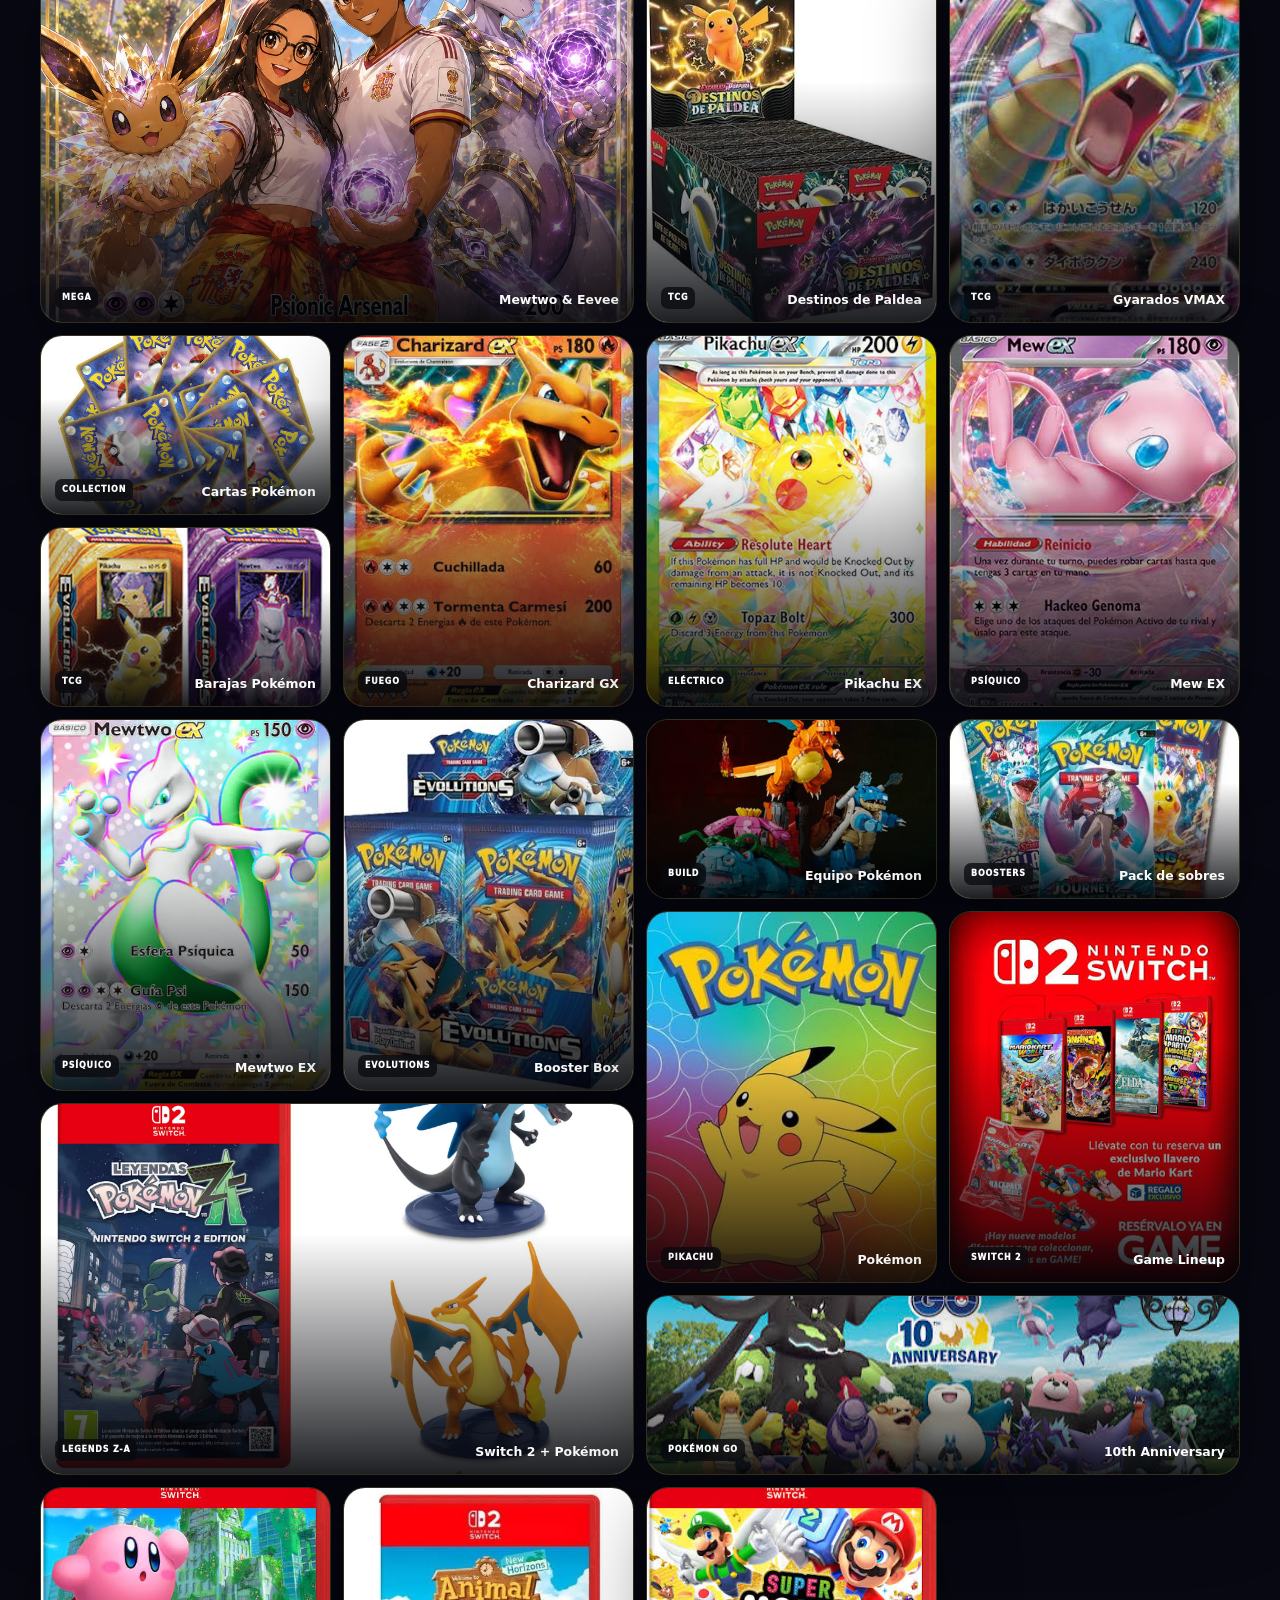
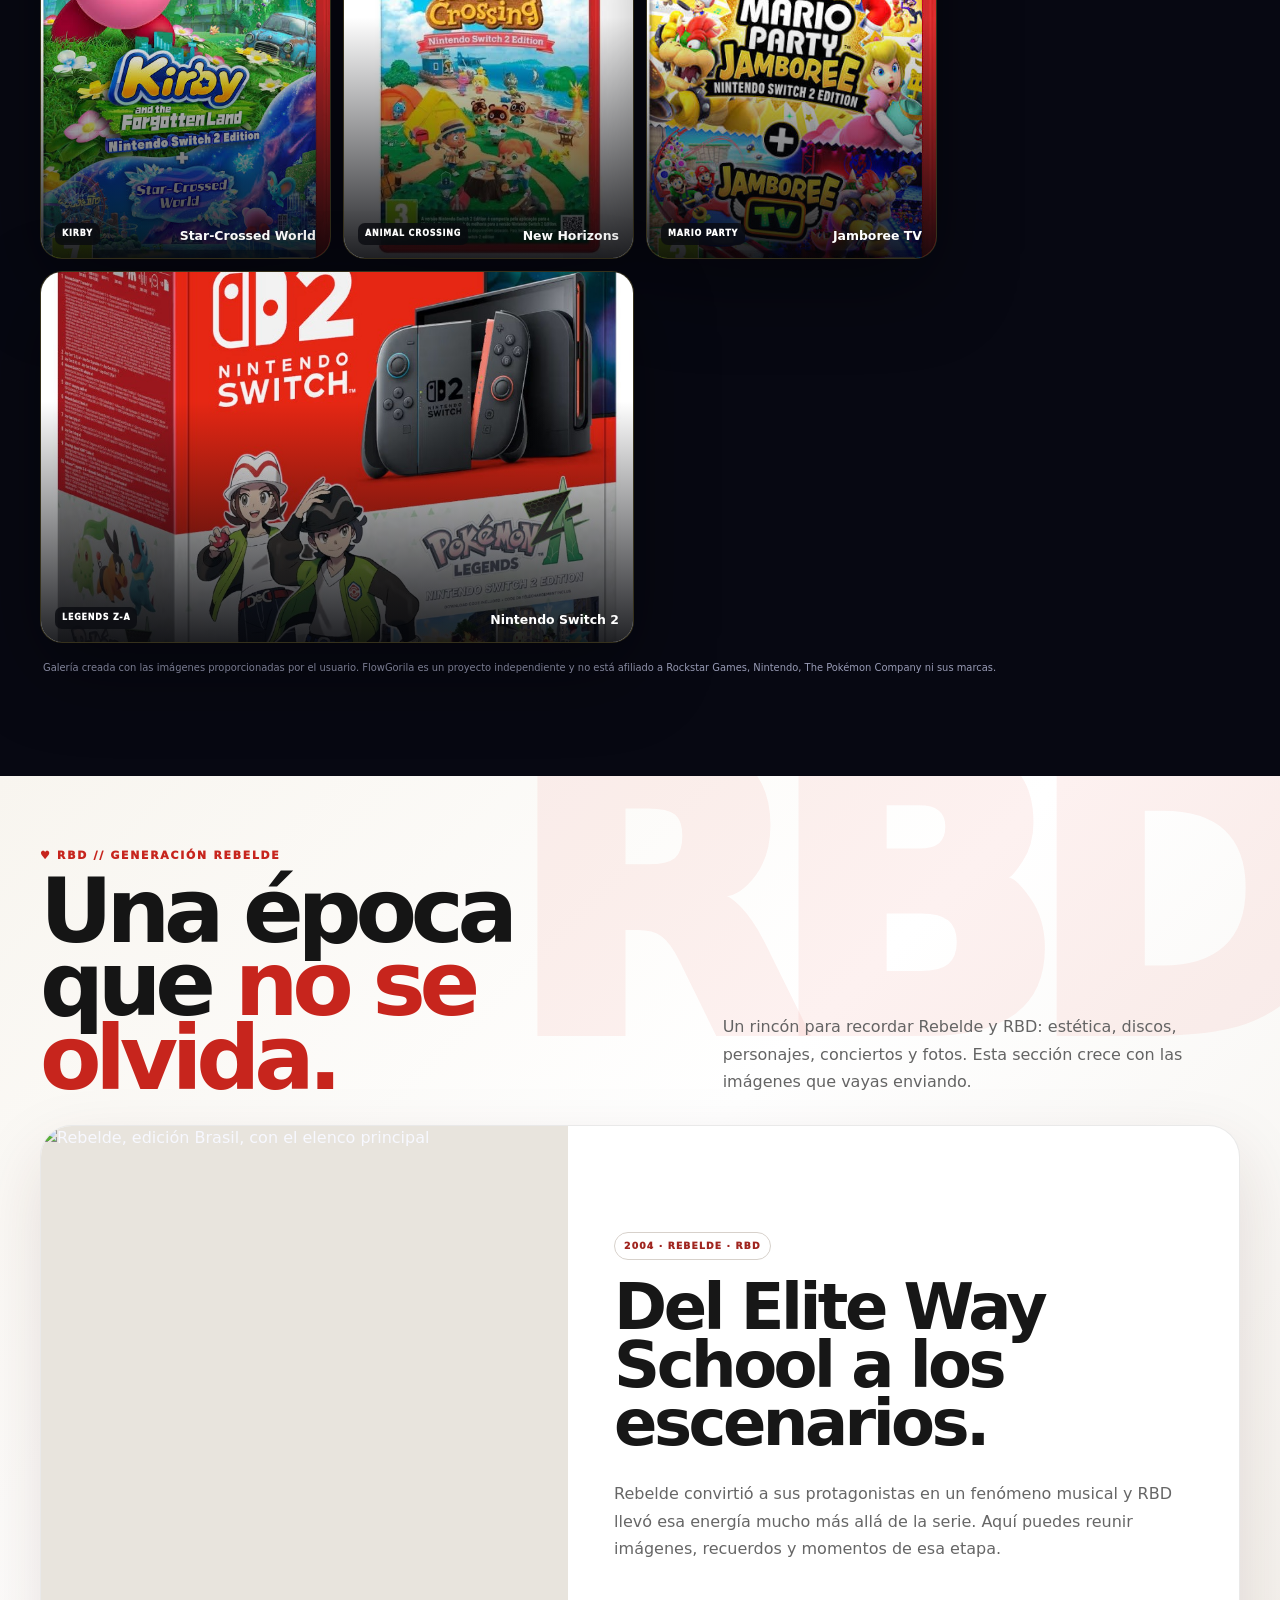
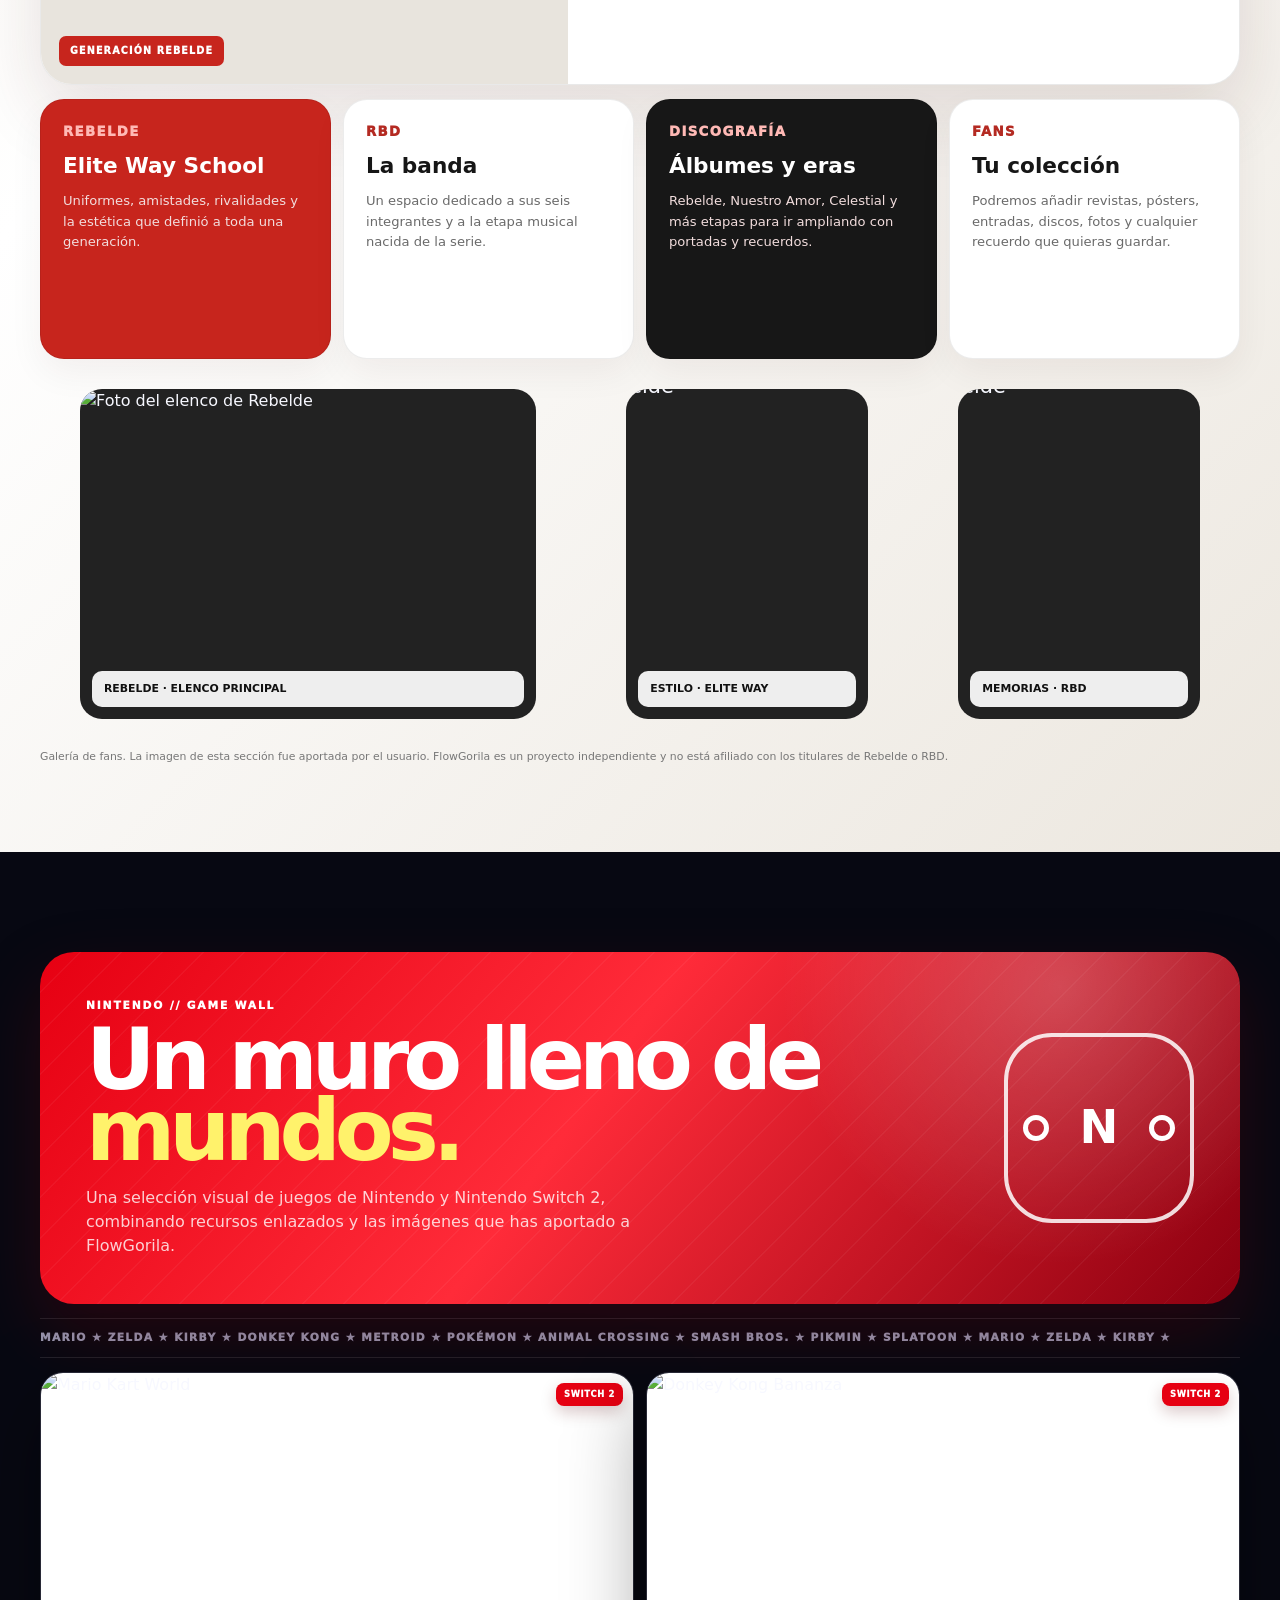
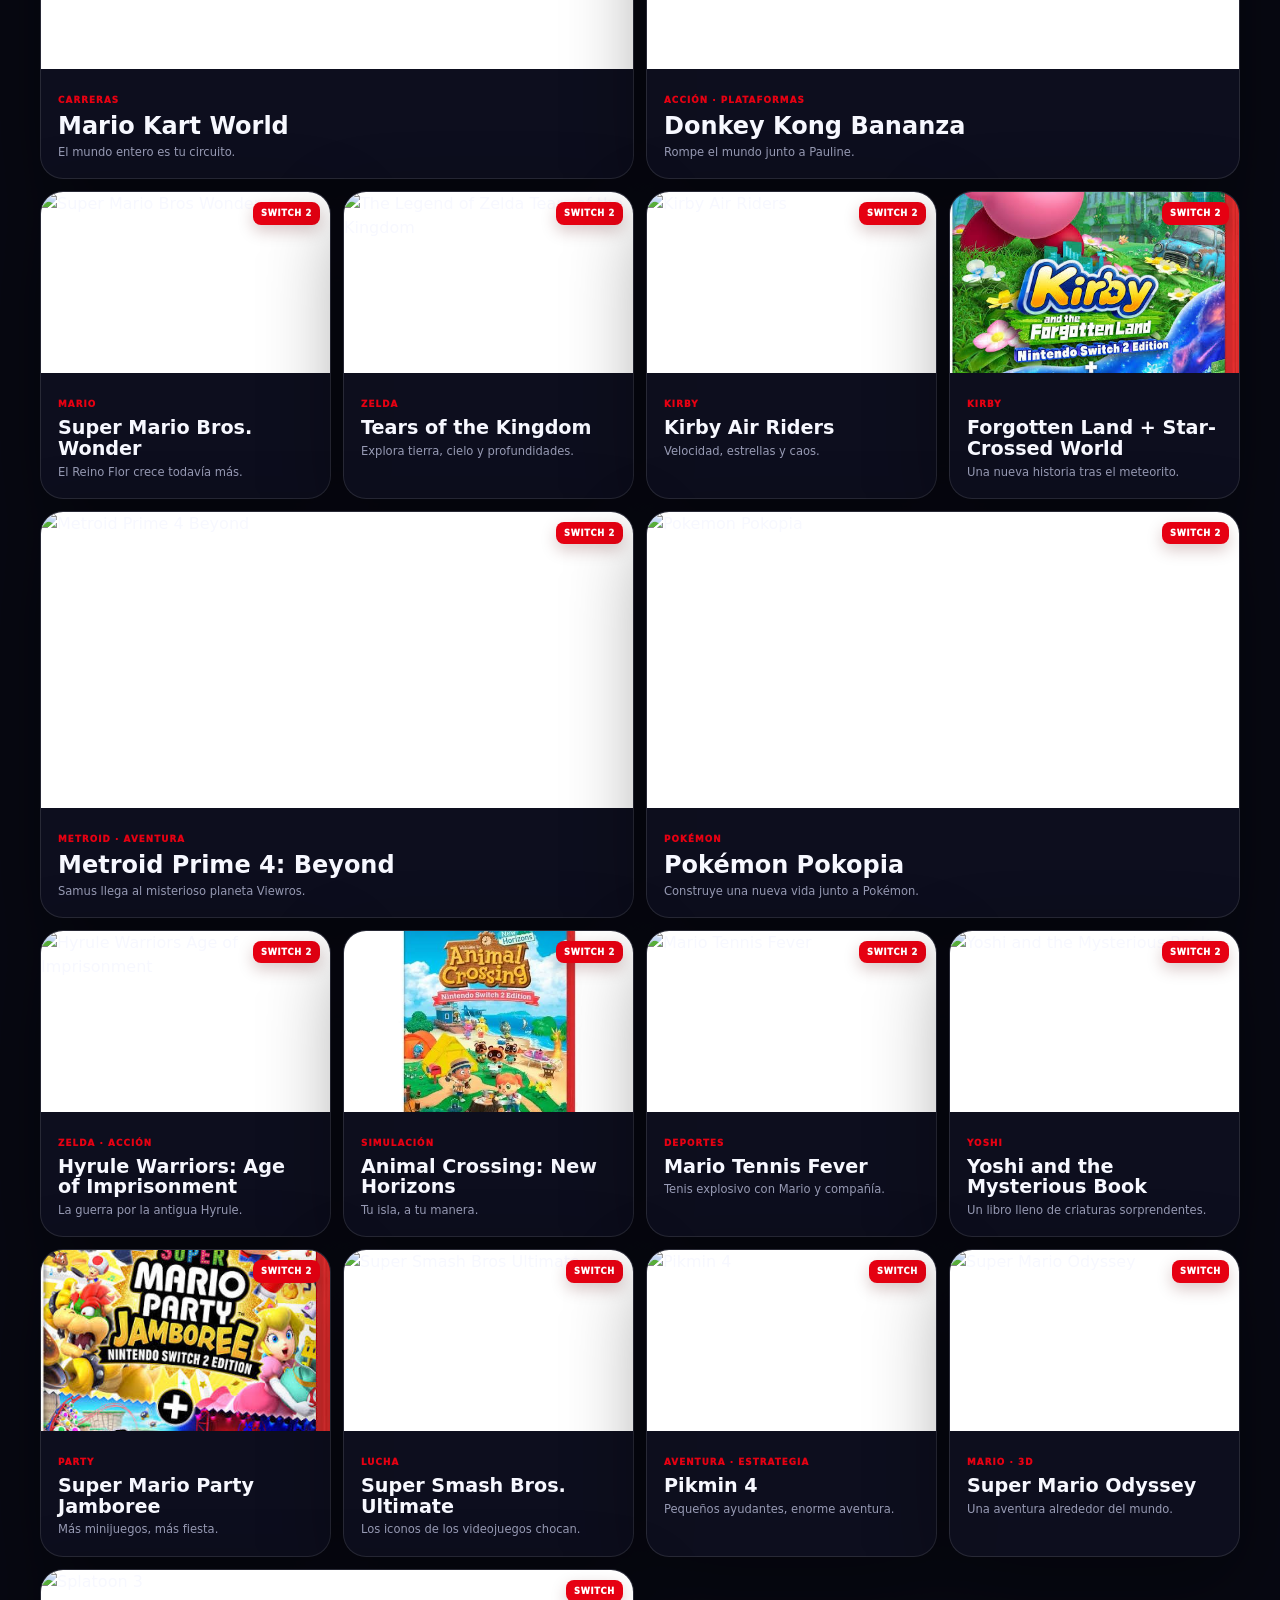
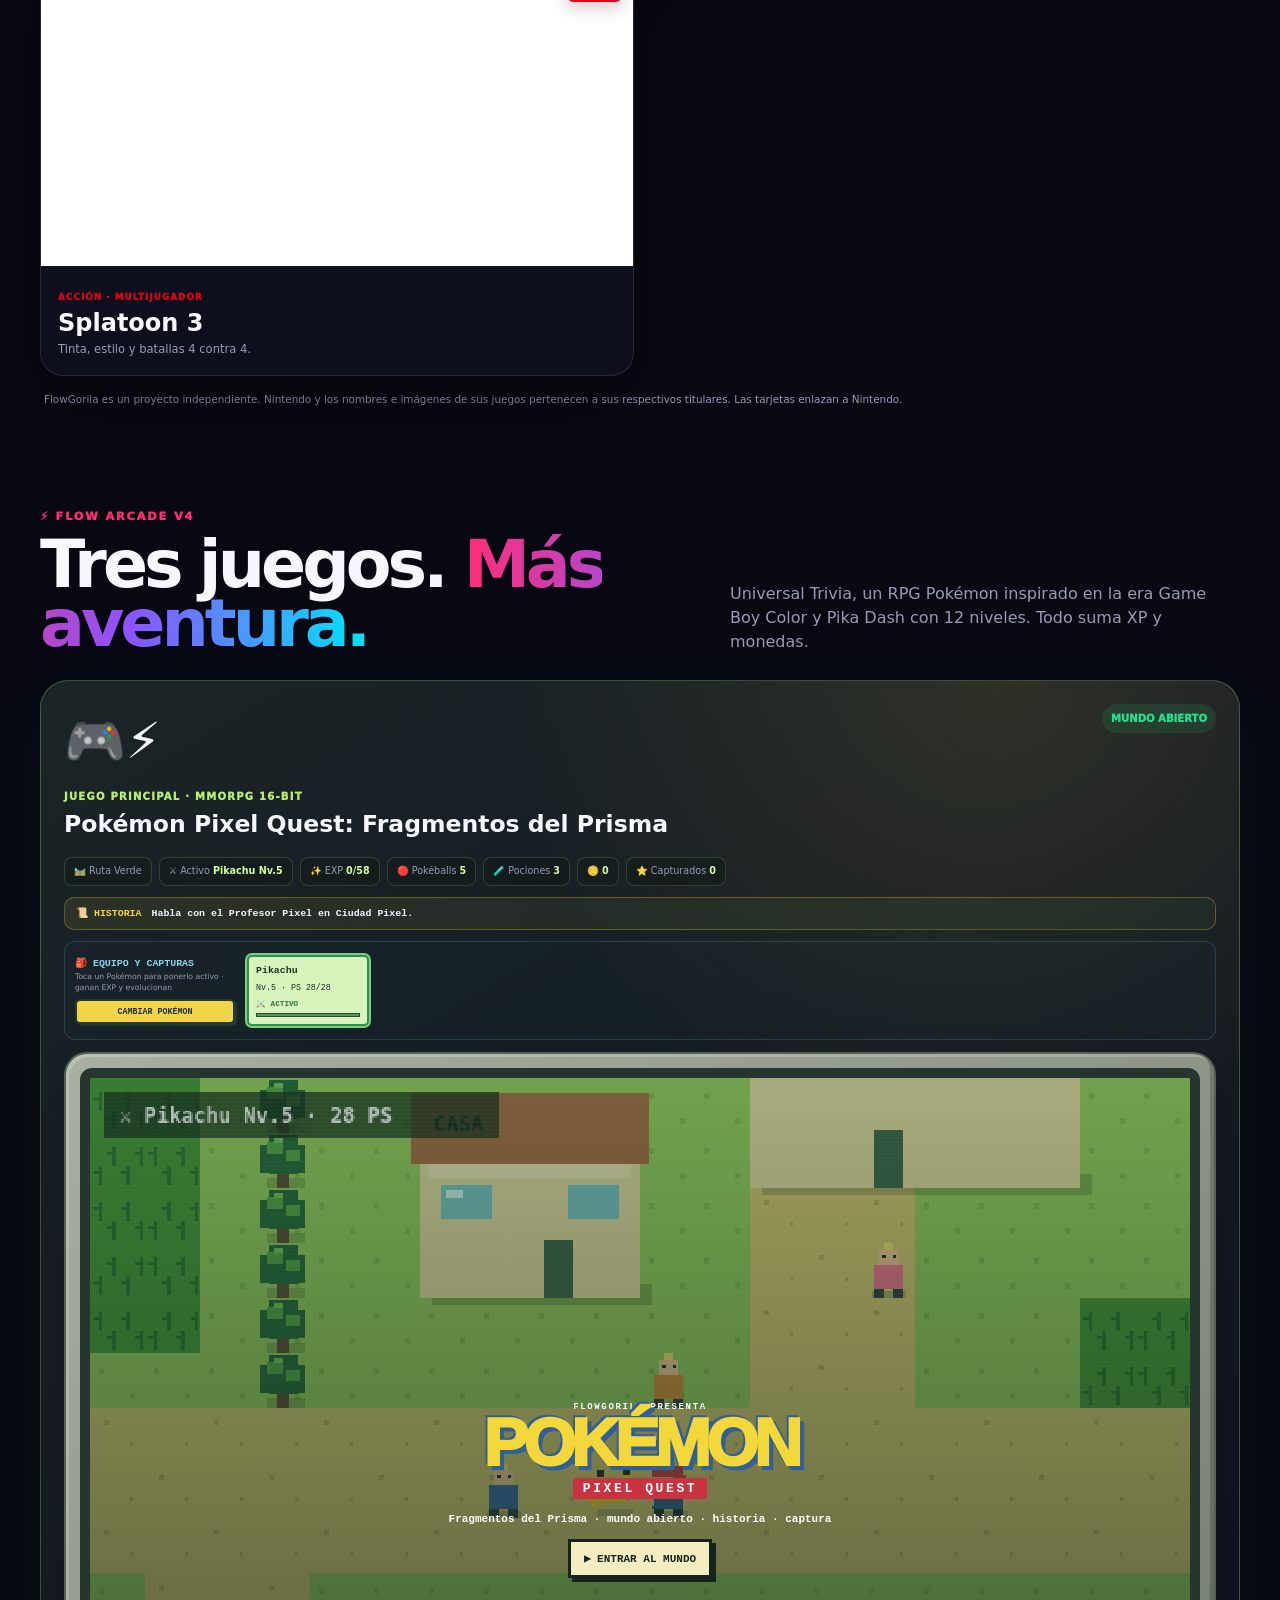
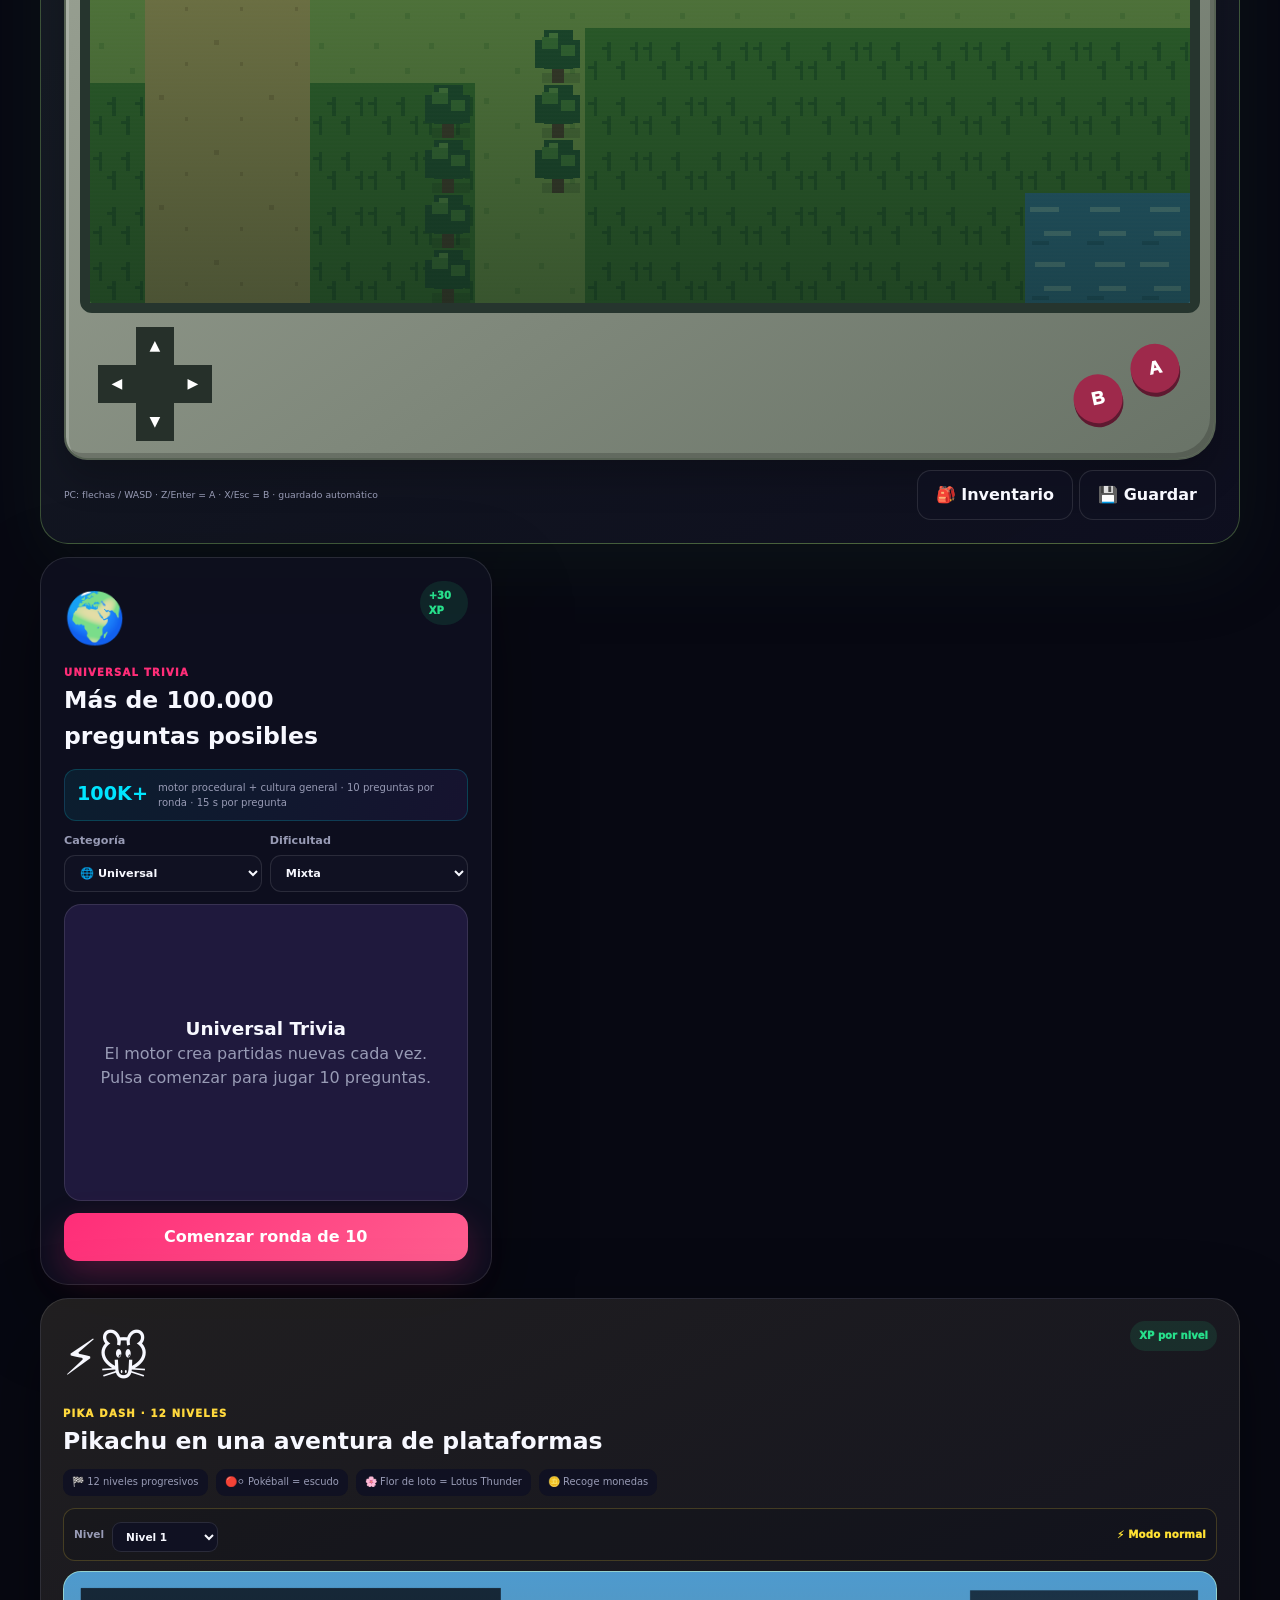
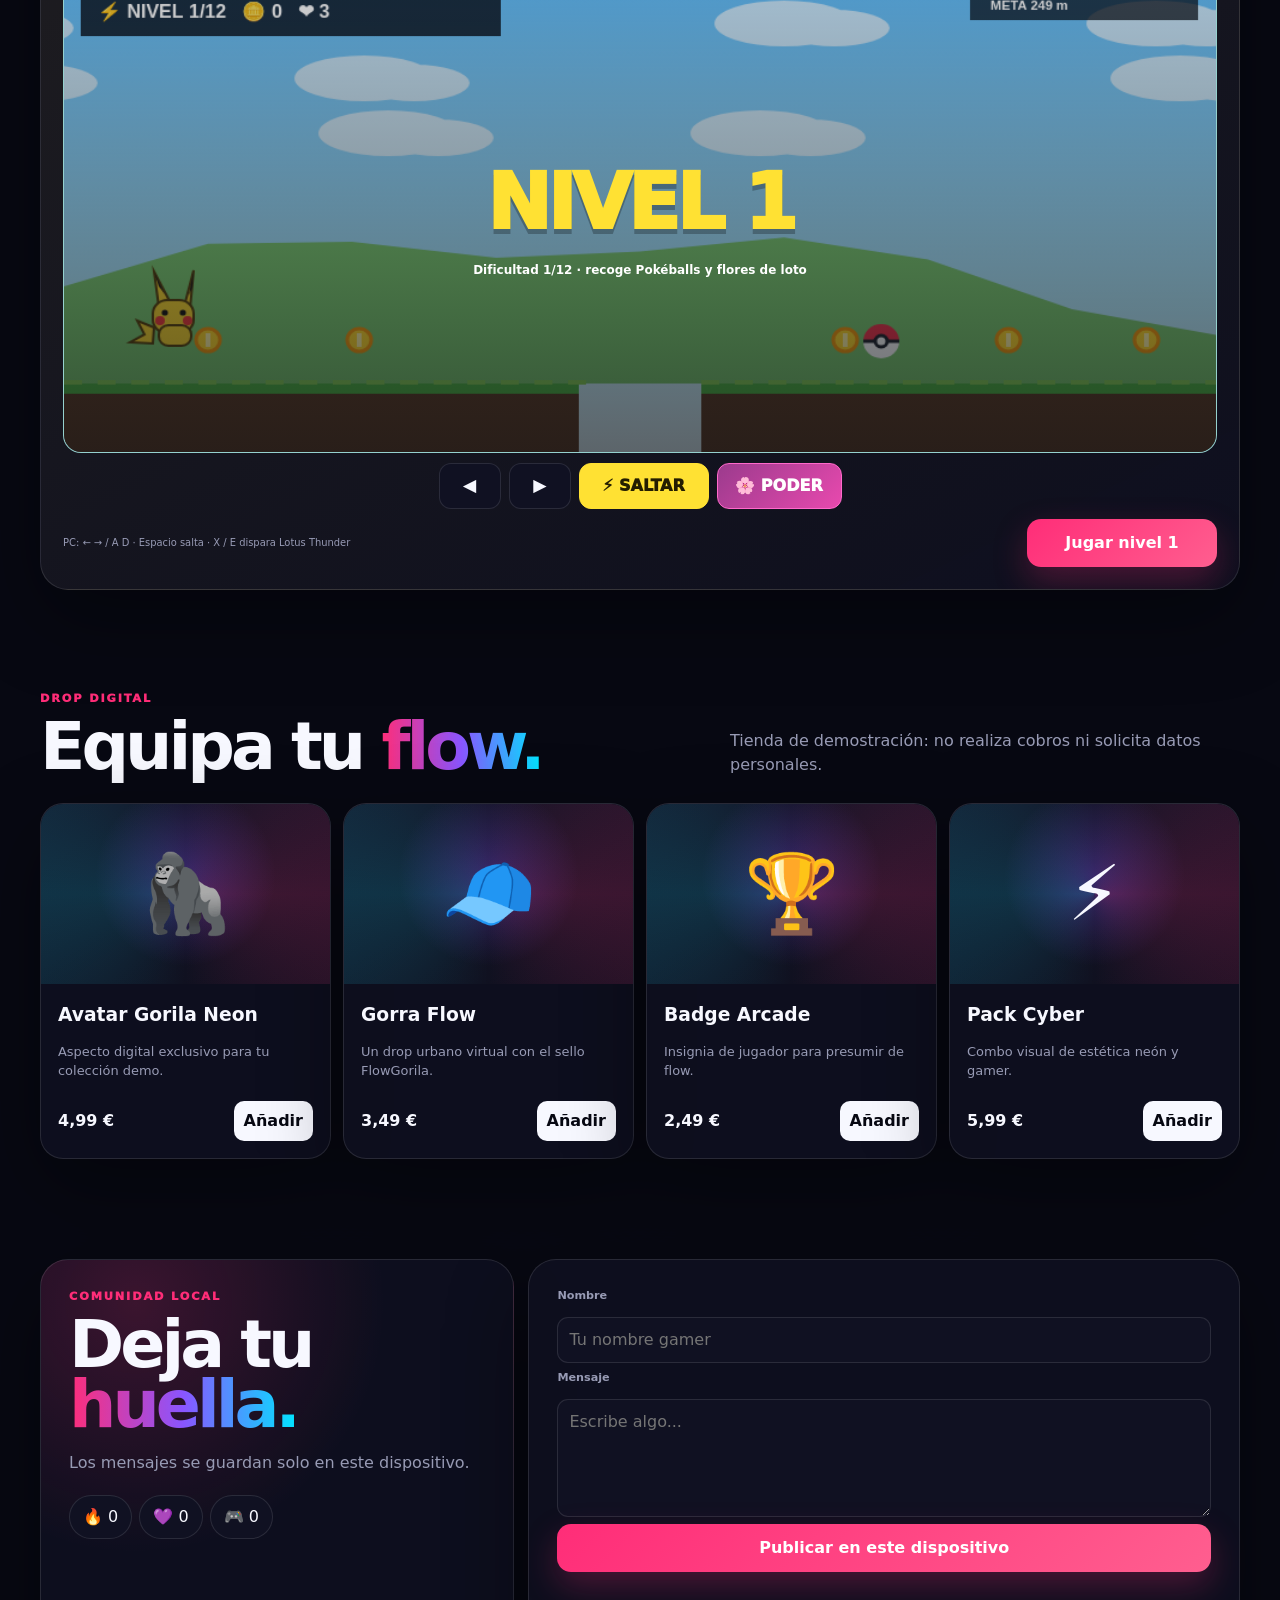
==== commit e1c0f966: "Añadir apartado RBD con galería" ====
--- a/index.html
+++ b/index.html
@@ -16,6 +16,7 @@
   <link rel="stylesheet" href="nintendo.css">
   <link rel="stylesheet" href="user-gallery.css">
   <link rel="stylesheet" href="arcade-v3.css">
+  <link rel="stylesheet" href="rbd.css?v=1.0">
   <link rel="stylesheet" href="pokemon-gbc.css?v=5.2.0">
   <script defer src="app.js"></script>
   <script defer src="pokemon-gbc.js?v=5.2.0"></script>
@@ -35,6 +36,7 @@
     <nav class="main-nav" id="main-nav" aria-label="Navegación principal">
       <a href="#roblox">Roblox <b class="live-dot"></b></a>
       <a href="#galeria">Galería</a>
+      <a href="#rbd">RBD</a>
       <a href="#nintendo">Nintendo</a>
       <a href="#juegos">Arcade</a>
       <a href="#tienda">Tienda</a>
@@ -203,6 +205,32 @@
       <p class="gallery-note reveal">Galería creada con las imágenes proporcionadas por el usuario. FlowGorila es un proyecto independiente y no está afiliado a Rockstar Games, Nintendo, The Pokémon Company ni sus marcas.</p>
     </section>
 
+
+    <section class="rbd-section" id="rbd" aria-labelledby="rbd-title">
+      <div class="rbd-shell">
+        <div class="rbd-head reveal">
+          <div><p class="rbd-kicker">♥ RBD // GENERACIÓN REBELDE</p><h2 id="rbd-title">Una época que <span>no se olvida.</span></h2></div>
+          <p>Un rincón para recordar Rebelde y RBD: estética, discos, personajes, conciertos y fotos. Esta sección crece con las imágenes que vayas enviando.</p>
+        </div>
+        <div class="rbd-hero reveal">
+          <div class="rbd-cover"><img src="assets/gallery/rbd-rebelde-cover.svg" alt="Rebelde, edición Brasil, con el elenco principal" loading="lazy"></div>
+          <div class="rbd-copy"><span>2004 · REBELDE · RBD</span><h3>Del Elite Way School a los escenarios.</h3><p>Rebelde convirtió a sus protagonistas en un fenómeno musical y RBD llevó esa energía mucho más allá de la serie. Aquí puedes reunir imágenes, recuerdos y momentos de esa etapa.</p></div>
+        </div>
+        <div class="rbd-memory-grid">
+          <article class="rbd-memory red reveal"><small>REBELDE</small><h4>Elite Way School</h4><p>Uniformes, amistades, rivalidades y la estética que definió a toda una generación.</p></article>
+          <article class="rbd-memory reveal"><small>RBD</small><h4>La banda</h4><p>Un espacio dedicado a sus seis integrantes y a la etapa musical nacida de la serie.</p></article>
+          <article class="rbd-memory dark reveal"><small>DISCOGRAFÍA</small><h4>Álbumes y eras</h4><p>Rebelde, Nuestro Amor, Celestial y más etapas para ir ampliando con portadas y recuerdos.</p></article>
+          <article class="rbd-memory reveal"><small>FANS</small><h4>Tu colección</h4><p>Podremos añadir revistas, pósters, entradas, discos, fotos y cualquier recuerdo que quieras guardar.</p></article>
+        </div>
+        <div class="rbd-photo-strip">
+          <figure class="rbd-photo reveal"><img src="assets/gallery/rbd-rebelde-cover.svg" alt="Foto del elenco de Rebelde" loading="lazy"><figcaption>REBELDE · ELENCO PRINCIPAL</figcaption></figure>
+          <figure class="rbd-photo reveal"><img src="assets/gallery/rbd-rebelde-cover.svg" alt="Detalle del elenco de Rebelde" loading="lazy"><figcaption>ESTILO · ELITE WAY</figcaption></figure>
+          <figure class="rbd-photo reveal"><img src="assets/gallery/rbd-rebelde-cover.svg" alt="Detalle de personajes de Rebelde" loading="lazy"><figcaption>MEMORIAS · RBD</figcaption></figure>
+        </div>
+        <p class="rbd-note">Galería de fans. La imagen de esta sección fue aportada por el usuario. FlowGorila es un proyecto independiente y no está afiliado con los titulares de Rebelde o RBD.</p>
+      </div>
+    </section>
+
     <section class="section shell nintendo-section" id="nintendo" aria-labelledby="nintendo-title">
       <div class="nintendo-hero reveal">
         <div><p class="nintendo-kicker">NINTENDO // GAME WALL</p><h2 id="nintendo-title">Un muro lleno de <span>mundos.</span></h2><p>Una selección visual de juegos de Nintendo y Nintendo Switch 2, combinando recursos enlazados y las imágenes que has aportado a FlowGorila.</p></div>
--- a/rbd.css
+++ b/rbd.css
@@ -0,0 +1 @@
+.rbd-section{position:relative;isolation:isolate;overflow:hidden;margin-top:100px;padding:72px 0 86px}.rbd-section:before{content:"";position:absolute;inset:0;z-index:-2;background:linear-gradient(135deg,#f8f5ef 0%,#fff 36%,#ece7df 100%)}.rbd-section:after{content:"RBD";position:absolute;right:-2vw;top:-5vw;z-index:-1;color:#d8211710;font-size:clamp(10rem,30vw,32rem);font-weight:1000;line-height:1;letter-spacing:-.09em}.rbd-shell{width:min(1200px,calc(100% - 34px));margin-inline:auto}.rbd-head{display:grid;grid-template-columns:1fr .8fr;gap:36px;align-items:end;margin-bottom:30px}.rbd-kicker{margin:0 0 10px;color:#c7251d;font-size:.68rem;font-weight:1000;letter-spacing:.16em}.rbd-head h2{margin:0;color:#151515;font-size:clamp(3.3rem,7vw,6.5rem);line-height:.82;letter-spacing:-.07em}.rbd-head h2 span{color:#c7251d}.rbd-head>p{margin:0;color:#646464;line-height:1.7}.rbd-hero{display:grid;grid-template-columns:.88fr 1.12fr;min-height:560px;overflow:hidden;border:1px solid #00000016;border-radius:32px;background:#fff;box-shadow:0 28px 70px #4d1b1822}.rbd-cover{position:relative;min-height:520px;background:#e8e4dd}.rbd-cover img{width:100%;height:100%;object-fit:cover}.rbd-cover:after{content:"GENERACIÓN REBELDE";position:absolute;left:18px;bottom:18px;padding:8px 11px;border-radius:7px;background:#c7251d;color:#fff;font-size:.6rem;font-weight:1000;letter-spacing:.12em}.rbd-copy{display:flex;flex-direction:column;justify-content:center;padding:46px}.rbd-copy>span{width:max-content;padding:6px 9px;border:1px solid #d7d1cb;border-radius:99px;color:#a02620;font-size:.58rem;font-weight:950;letter-spacing:.12em}.rbd-copy h3{margin:18px 0 12px;color:#171717;font-size:clamp(2.3rem,5vw,4.6rem);line-height:.91;letter-spacing:-.055em}.rbd-copy p{color:#666;line-height:1.7}.rbd-memory-grid{display:grid;grid-template-columns:repeat(4,1fr);gap:12px;margin-top:14px}.rbd-memory{position:relative;min-height:260px;overflow:hidden;padding:22px;border:1px solid #00000013;border-radius:24px;background:#fff;color:#161616;box-shadow:0 14px 35px #3f16120e}.rbd-memory.red{background:#c7251d;color:#fff}.rbd-memory.dark{background:#171717;color:#fff}.rbd-memory small{display:block;margin-bottom:8px;color:#b42a22;font-weight:1000;letter-spacing:.1em}.rbd-memory.red small,.rbd-memory.dark small{color:#ffb9b5}.rbd-memory h4{margin:0 0 9px;font-size:1.35rem}.rbd-memory p{margin:0;color:#6a6a6a;font-size:.82rem;line-height:1.55}.rbd-memory.red p,.rbd-memory.dark p{color:#f2dddd}.rbd-photo-strip{display:grid;grid-template-columns:1.25fr .75fr .75fr;gap:10px;margin-top:14px}.rbd-photo{position:relative;min-height:330px;overflow:hidden;border-radius:22px;background:#222}.rbd-photo img{width:100%;height:100%;object-fit:cover;transition:.35s}.rbd-photo:nth-child(2) img{object-position:25% 50%;transform:scale(1.3)}.rbd-photo:nth-child(3) img{object-position:75% 50%;transform:scale(1.3)}.rbd-photo:hover img{transform:scale(1.05)}.rbd-photo:nth-child(2):hover img,.rbd-photo:nth-child(3):hover img{transform:scale(1.37)}.rbd-photo figcaption{position:absolute;left:12px;right:12px;bottom:12px;padding:10px 12px;border-radius:10px;background:#ffffffeb;color:#111;font-size:.68rem;font-weight:900}.rbd-note{margin:14px 0 0;color:#777;font-size:.68rem;line-height:1.55}@media(max-width:900px){.rbd-head,.rbd-hero{grid-template-columns:1fr}.rbd-cover{min-height:430px}.rbd-memory-grid{grid-template-columns:1fr 1fr}.rbd-photo-strip{grid-template-columns:1fr 1fr}.rbd-photo:first-child{grid-column:1/-1}}@media(max-width:580px){.rbd-section{padding-top:58px}.rbd-head h2{font-size:3.8rem}.rbd-cover{min-height:360px}.rbd-copy{padding:28px 22px}.rbd-memory-grid,.rbd-photo-strip{grid-template-columns:1fr}.rbd-photo:first-child{grid-column:auto}.rbd-photo{min-height:280px}}
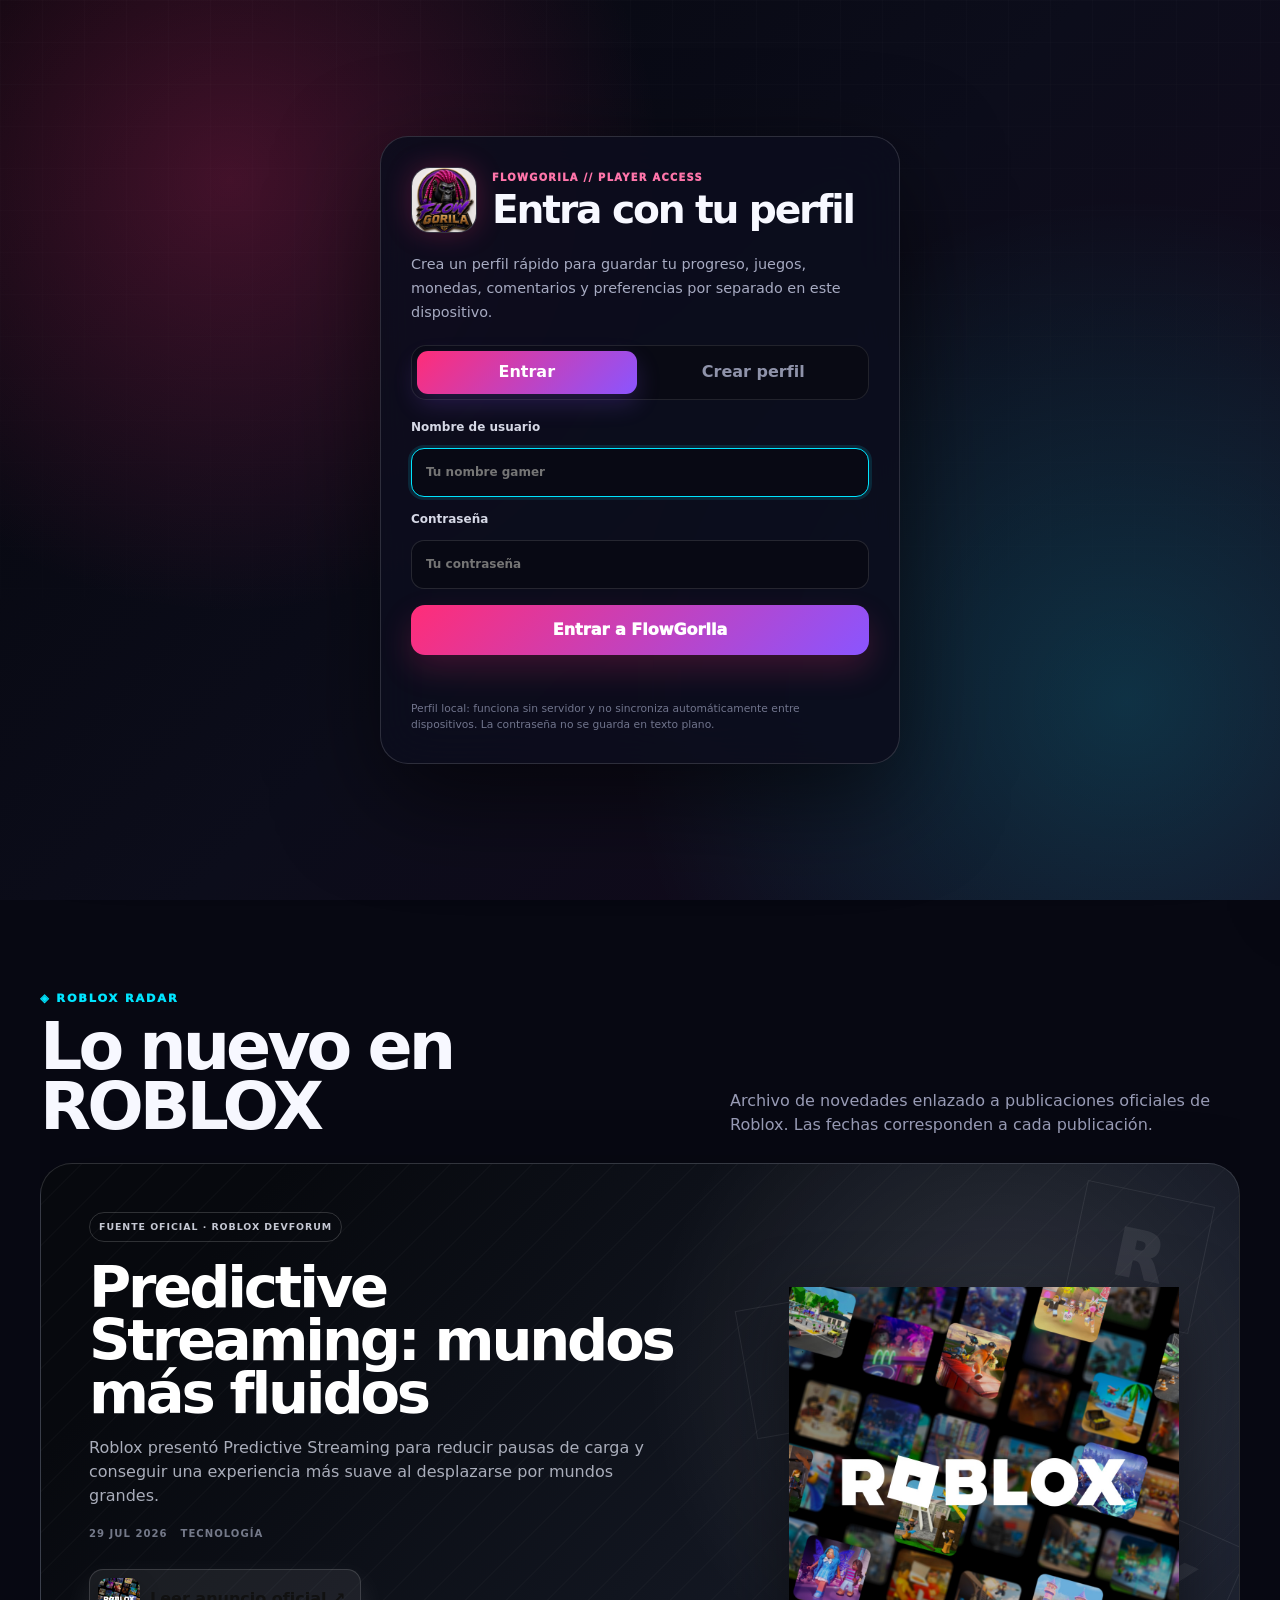
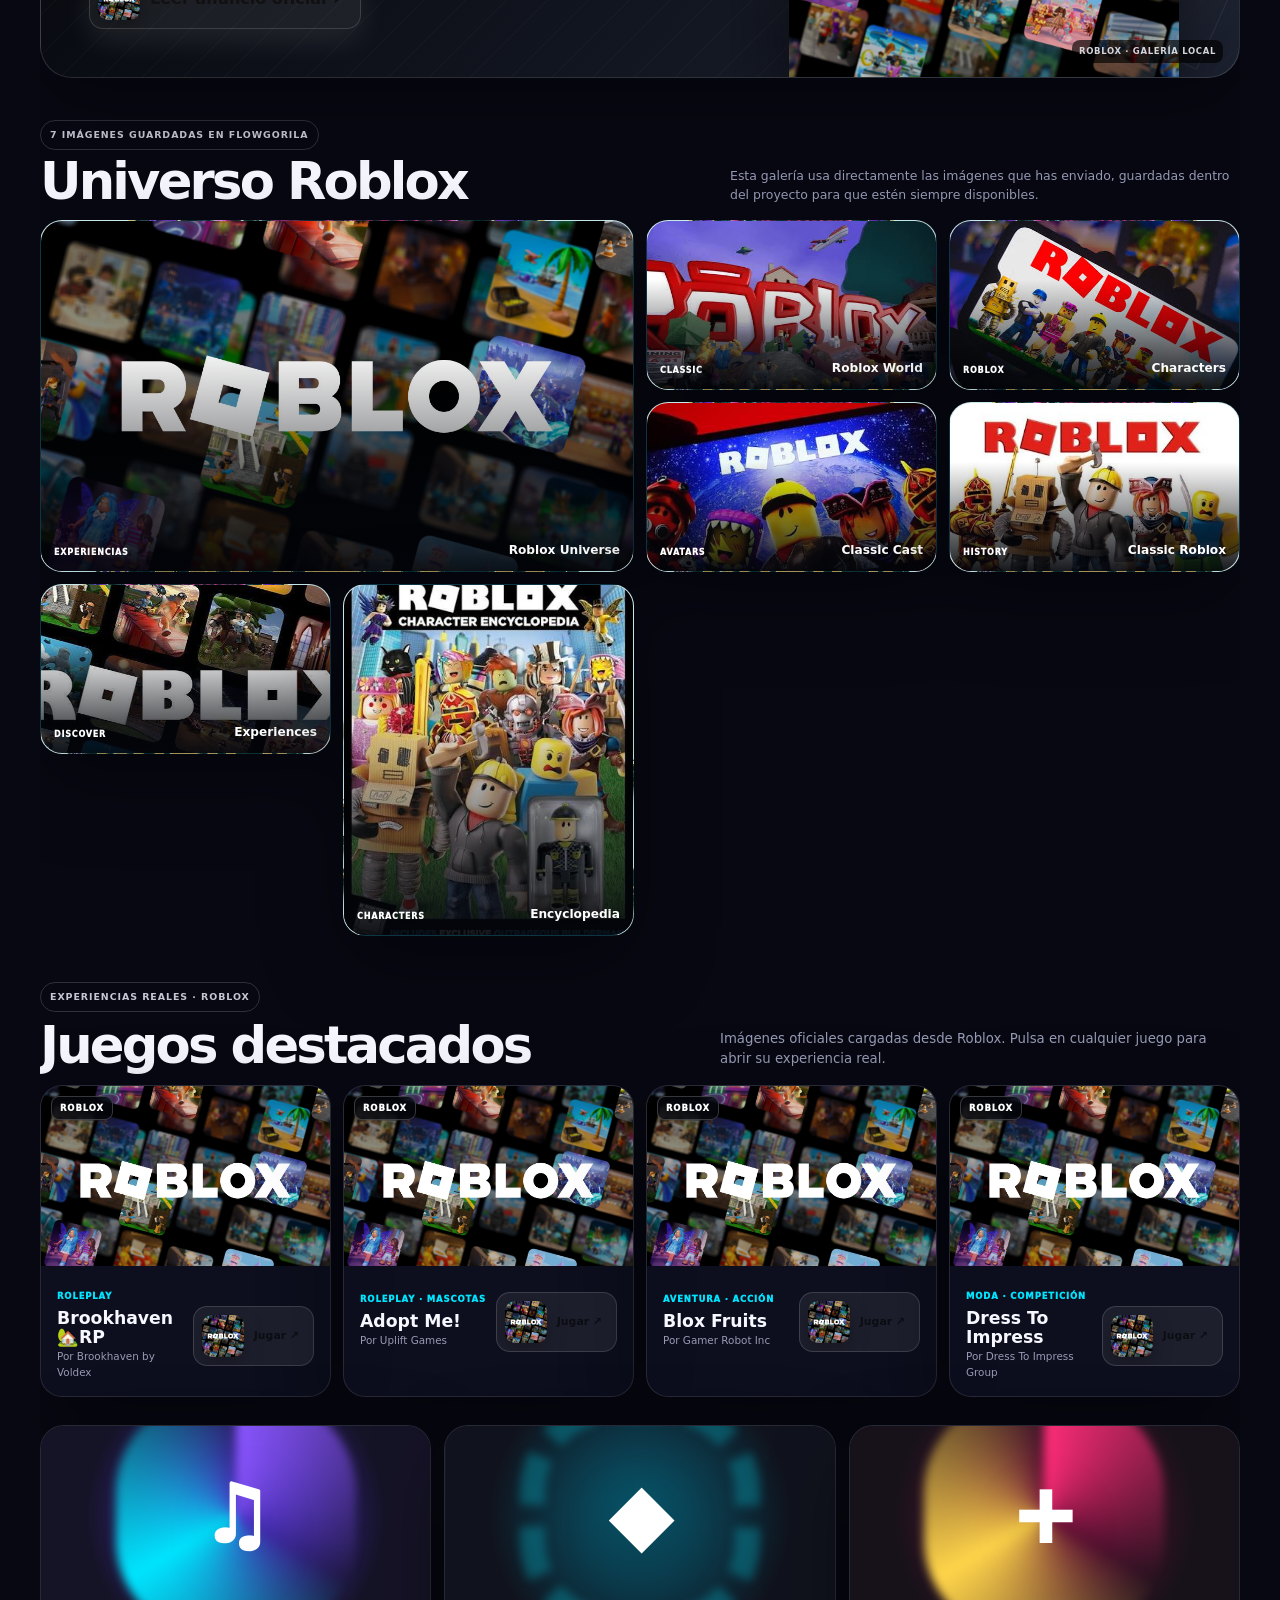
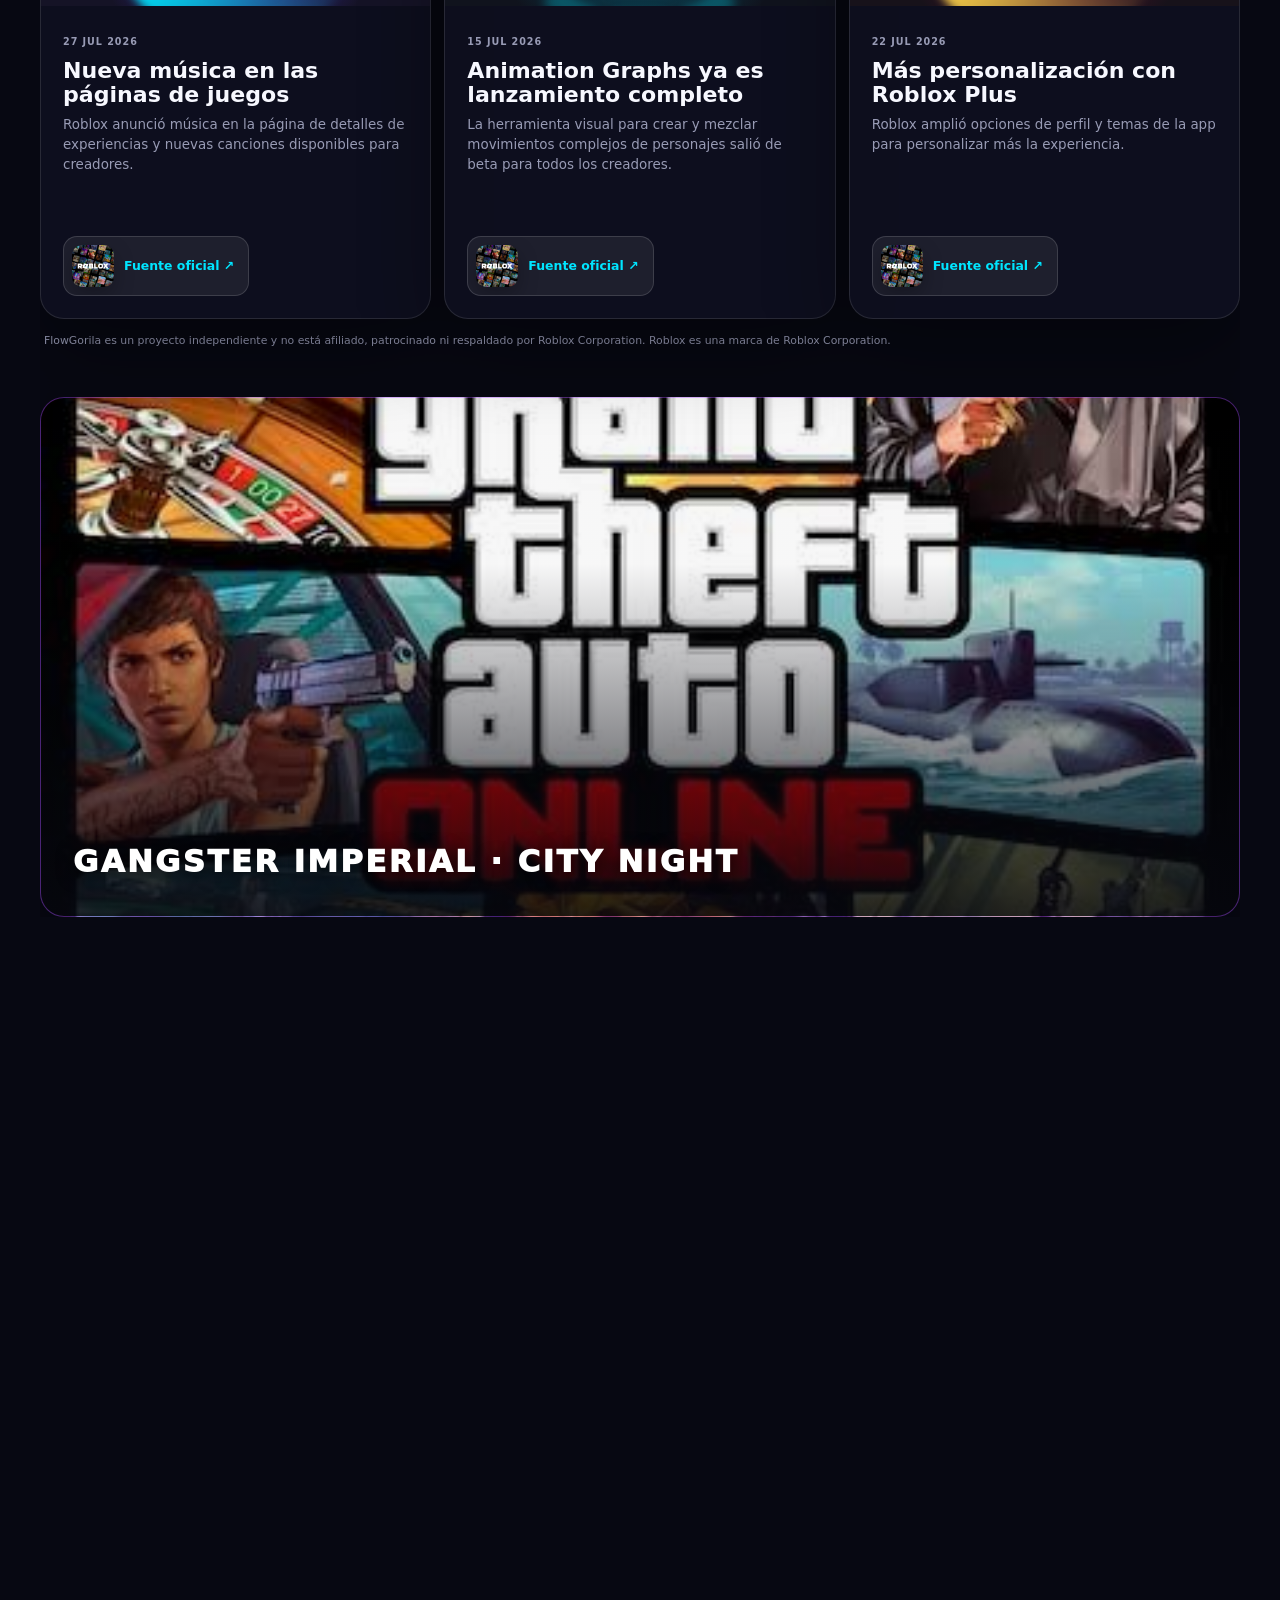
==== commit 05911527: "FlowGorila V6: perfiles, CSS consolidado y estabilidad" ====
--- a/index.html
+++ b/index.html
@@ -11,17 +11,13 @@
   <meta property="og:image" content="flowgorila-logo.jpeg">
   <title>FlowGorila · Arcade & Roblox</title>
   <link rel="icon" href="flowgorila-logo.jpeg">
-  <link rel="stylesheet" href="styles.css">
-  <link rel="stylesheet" href="roblox-games.css">
-  <link rel="stylesheet" href="nintendo.css">
-  <link rel="stylesheet" href="user-gallery.css">
-  <link rel="stylesheet" href="arcade-v3.css">
-  <link rel="stylesheet" href="rbd.css?v=1.0">
-  <link rel="stylesheet" href="pokemon-gbc.css?v=5.2.0">
+  <link rel="stylesheet" href="flowgorila-bundle-v6.css?v=6.0">
+  <script defer src="auth-v6.js?v=6.0"></script>
   <script defer src="app.js"></script>
-  <script defer src="pokemon-gbc.js?v=5.2.0"></script>
+<script defer src="pokemon-gbc.js?v=5.2.0"></script>
+  <script defer src="robustness-v6.js?v=6.0"></script>
 </head>
-<body>
+<body data-flowgorila-version="6">
   <a class="skip-link" href="#contenido-principal">Saltar al contenido</a>
   <canvas id="fx-canvas" aria-hidden="true"></canvas>
   <div class="cursor-glow" id="cursor-glow" aria-hidden="true"></div>
@@ -82,7 +78,7 @@
     <section class="section shell roblox-section" id="roblox" aria-labelledby="roblox-title">
       <div class="section-heading reveal">
         <div><p class="eyebrow roblox-eye">◈ ROBLOX RADAR</p><h2 id="roblox-title">Lo nuevo en <span class="roblox-word">ROBLOX</span></h2></div>
-        <p>Noticias recientes enlazadas a publicaciones oficiales de Roblox. Verificadas el 5 de agosto de 2026.</p>
+        <p>Archivo de novedades enlazado a publicaciones oficiales de Roblox. Las fechas corresponden a cada publicación.</p>
       </div>
 
       <div class="roblox-spotlight reveal">
--- a/flowgorila-bundle-v6.css
+++ b/flowgorila-bundle-v6.css
@@ -0,0 +1,226 @@
+/* FlowGorila V6 bundle generado automaticamente. */
+
+/* ===== styles.css ===== */
+:root{color-scheme:dark;--bg:#070812;--bg2:#0c0d19;--panel:rgba(16,17,34,.78);--solid:#101122;--text:#f7f8ff;--muted:#989bb5;--line:rgba(255,255,255,.11);--pink:#ff2d78;--pink2:#ff75aa;--purple:#8a55ff;--blue:#2c90ff;--cyan:#00e5ff;--lime:#a6ff45;--yellow:#ffd54a;--green:#27df8b;--danger:#ff4666;--shadow:0 28px 80px rgba(0,0,0,.38);--radius:28px}
+[data-theme="light"]{color-scheme:light;--bg:#f8f8fe;--bg2:#fff;--panel:rgba(255,255,255,.82);--solid:#fff;--text:#121323;--muted:#686b82;--line:rgba(21,23,45,.12);--shadow:0 24px 60px rgba(45,43,88,.13)}
+*{box-sizing:border-box}html{scroll-behavior:smooth}body{margin:0;min-width:320px;overflow-x:hidden;background:var(--bg);color:var(--text);font-family:Inter,ui-sans-serif,system-ui,-apple-system,BlinkMacSystemFont,"Segoe UI",sans-serif;line-height:1.5}button,input,textarea,select{font:inherit}button,a{-webkit-tap-highlight-color:transparent}button{color:inherit}a{color:inherit;text-decoration:none}img{display:block;max-width:100%}:focus-visible{outline:3px solid var(--cyan);outline-offset:3px}.shell{width:min(1200px,calc(100% - 34px));margin-inline:auto}.skip-link{position:fixed;z-index:300;left:14px;top:12px;transform:translateY(-150%);padding:10px 14px;border-radius:10px;background:#fff;color:#05060c}.skip-link:focus{transform:none}
+#fx-canvas{position:fixed;inset:0;z-index:180;width:100%;height:100%;pointer-events:none}.cursor-glow{position:fixed;z-index:-1;width:430px;height:430px;border-radius:50%;background:radial-gradient(circle,rgba(255,45,120,.12),transparent 64%);filter:blur(12px);transform:translate(-50%,-50%);pointer-events:none;will-change:left,top}.ambient{position:fixed;inset:0;z-index:-2;overflow:hidden;pointer-events:none;background:radial-gradient(circle at 20% -10%,rgba(138,85,255,.15),transparent 38%),radial-gradient(circle at 100% 40%,rgba(0,229,255,.09),transparent 34%),linear-gradient(180deg,var(--bg),var(--bg2))}.ambient i{position:absolute;width:280px;height:280px;border-radius:50%;filter:blur(90px);opacity:.15;animation:ambientMove 13s ease-in-out infinite}.ambient i:nth-child(1){left:5%;top:25%;background:var(--pink)}.ambient i:nth-child(2){right:10%;top:60%;background:var(--cyan);animation-delay:-4s}.ambient i:nth-child(3){left:42%;top:75%;background:var(--purple);animation-delay:-8s}@keyframes ambientMove{50%{transform:translate(60px,-45px) scale(1.35)}}
+.site-header{position:sticky;top:0;z-index:100;display:grid;grid-template-columns:auto 1fr auto;align-items:center;gap:22px;padding:10px max(16px,calc((100vw - 1200px)/2));background:color-mix(in srgb,var(--bg) 76%,transparent);backdrop-filter:blur(22px) saturate(150%);border-bottom:1px solid var(--line)}.brand{display:inline-flex;align-items:center;gap:10px;min-width:max-content}.brand-logo{position:relative}.brand-logo:before{content:"";position:absolute;inset:-4px;border-radius:19px;background:conic-gradient(var(--pink),var(--cyan),var(--purple),var(--pink));filter:blur(8px);opacity:.75}.brand img{position:relative;width:52px;height:52px;object-fit:cover;border-radius:16px}.brand strong{display:block;font-size:1.2rem;line-height:1;letter-spacing:-.055em}.brand strong span{color:var(--pink)}.brand small{display:block;margin-top:5px;color:var(--muted);font-size:.56rem;font-weight:900;letter-spacing:.14em}.main-nav{display:flex;justify-content:center;gap:5px}.main-nav a{padding:9px 12px;border-radius:11px;font-size:.8rem;font-weight:850;color:var(--muted);transition:.2s}.main-nav a:hover{color:var(--text);background:var(--panel);transform:translateY(-1px)}.live-dot{display:inline-block;width:6px;height:6px;margin-left:4px;border-radius:50%;background:var(--green);box-shadow:0 0 12px var(--green);animation:blink 1.5s infinite}@keyframes blink{50%{opacity:.35}}.header-actions{display:flex;gap:7px}.icon-button{position:relative;display:grid;place-items:center;width:43px;height:43px;padding:0;border:1px solid var(--line);border-radius:13px;background:var(--panel);cursor:pointer;transition:.18s}.icon-button:hover{transform:translateY(-2px);border-color:rgba(255,255,255,.22)}.badge{position:absolute;right:-5px;top:-5px;min-width:19px;padding:2px 5px;border-radius:99px;background:var(--pink);color:#fff;font-size:.62rem;font-weight:900}.menu-button{display:none}
+.hero{position:relative;isolation:isolate;min-height:650px;margin-top:20px;padding:56px;overflow:hidden;display:grid;grid-template-columns:1.05fr .95fr;align-items:center;gap:26px;border:1px solid var(--line);border-radius:40px;background:linear-gradient(135deg,rgba(20,21,45,.93),rgba(24,13,34,.88) 48%,rgba(7,34,43,.88));box-shadow:var(--shadow)}[data-theme="light"] .hero{background:linear-gradient(135deg,#fff,#fff1f7 48%,#ecfbff)}.hero:after{content:"";position:absolute;inset:0;z-index:-1;background:linear-gradient(105deg,transparent 30%,rgba(255,255,255,.055) 50%,transparent 70%);transform:translateX(-120%);animation:heroSheen 6s ease-in-out infinite}@keyframes heroSheen{55%,100%{transform:translateX(120%)}}.hero-grid{position:absolute;inset:0;z-index:-2;opacity:.3;background-image:linear-gradient(rgba(255,255,255,.06) 1px,transparent 1px),linear-gradient(90deg,rgba(255,255,255,.06) 1px,transparent 1px);background-size:48px 48px;mask-image:linear-gradient(90deg,#000,transparent 70%)}.hero-copy,.hero-visual{position:relative;z-index:1}.eyebrow{margin:0 0 10px;color:var(--pink);font-size:.71rem;font-weight:1000;letter-spacing:.16em}.pulse-dot{display:inline-block;width:7px;height:7px;margin-right:5px;border-radius:50%;background:var(--green);box-shadow:0 0 13px var(--green)}h1,h2,h3,p{overflow-wrap:anywhere}h1{margin:0;font-size:clamp(3.8rem,7.7vw,7rem);line-height:.79;letter-spacing:-.075em}h1 span,.section-heading h2 span,.community-intro h2 span{background:linear-gradient(90deg,var(--pink),var(--purple),var(--cyan));color:transparent;background-clip:text;-webkit-background-clip:text}.hero-text{max-width:630px;margin:28px 0 0;color:var(--muted);font-size:1.06rem}.hero-actions{display:flex;flex-wrap:wrap;gap:9px;margin-top:27px}.button{position:relative;overflow:hidden;display:inline-flex;min-height:47px;align-items:center;justify-content:center;border:0;border-radius:14px;padding:12px 18px;font-weight:900;cursor:pointer;transition:transform .18s ease,box-shadow .18s ease,border-color .18s ease}.button:hover{transform:translateY(-3px)}.button.primary{background:linear-gradient(135deg,var(--pink),#ff5e8f);color:#fff;box-shadow:0 14px 34px rgba(255,45,120,.25)}.button.roblox-button{background:#fff;color:#111;box-shadow:0 12px 30px rgba(255,255,255,.09)}.button.ghost{border:1px solid var(--line);background:var(--panel);color:var(--text)}.button.full{width:100%}.ripple{position:absolute;border-radius:50%;background:rgba(255,255,255,.45);transform:translate(-50%,-50%) scale(0);animation:ripple .58s ease-out;pointer-events:none}@keyframes ripple{to{transform:translate(-50%,-50%) scale(5);opacity:0}}.hero-status{display:flex;flex-wrap:wrap;gap:14px;margin-top:18px;color:var(--muted);font-size:.58rem;font-weight:900;letter-spacing:.08em}.hero-status span::first-letter{color:var(--cyan)}.hero-visual{min-height:480px;display:grid;place-items:center}.logo-core{position:relative;z-index:2;width:min(380px,78vw);aspect-ratio:1;padding:18px;border-radius:50%;background:linear-gradient(145deg,rgba(255,45,120,.65),rgba(44,144,255,.5));box-shadow:0 0 50px rgba(255,45,120,.2),0 30px 70px rgba(0,0,0,.36);animation:coreFloat 4s ease-in-out infinite}.logo-core img{width:100%;height:100%;object-fit:cover;border-radius:50%;border:10px solid rgba(7,8,18,.72)}@keyframes coreFloat{50%{transform:translateY(-12px) rotate(1.2deg)}}.energy-ring{position:absolute;z-index:1;width:410px;height:410px;border-radius:50%;border:1px solid rgba(0,229,255,.28);box-shadow:inset 0 0 30px rgba(0,229,255,.1);animation:spin 12s linear infinite}.energy-ring:before,.energy-ring:after{content:"";position:absolute;width:12px;height:12px;border-radius:50%;background:var(--cyan);box-shadow:0 0 18px var(--cyan)}.energy-ring:before{top:20px;left:90px}.energy-ring:after{right:15px;bottom:100px;background:var(--pink);box-shadow:0 0 18px var(--pink)}.ring-two{width:465px;height:465px;border-style:dashed;border-color:rgba(255,45,120,.22);animation-direction:reverse;animation-duration:18s}@keyframes spin{to{transform:rotate(360deg)}}.floating-chip{position:absolute;z-index:3;padding:9px 12px;border:1px solid var(--line);border-radius:99px;background:var(--panel);backdrop-filter:blur(12px);box-shadow:var(--shadow);font-size:.68rem;font-weight:1000;letter-spacing:.07em}.chip-one{top:10%;left:1%;color:var(--cyan)}.chip-two{right:-2%;top:29%;color:var(--pink)}.chip-three{left:8%;bottom:8%;color:var(--lime)}
+.stats{display:grid;grid-template-columns:repeat(5,1fr);gap:10px;margin-top:12px}.stats article{position:relative;overflow:hidden;padding:18px;border:1px solid var(--line);border-radius:19px;background:var(--panel);backdrop-filter:blur(14px)}.stats article i{position:absolute;left:0;bottom:0;width:100%;height:2px;background:linear-gradient(90deg,var(--pink),var(--cyan));transform:scaleX(.25);transform-origin:left;transition:.25s}.stats article:hover i{transform:scaleX(1)}.stats span{display:block;color:var(--muted);font-size:.6rem;font-weight:900;letter-spacing:.1em}.stats strong{display:block;margin-top:2px;font-size:1.38rem}.section{padding-top:100px;scroll-margin-top:74px}.section-heading{display:flex;align-items:end;justify-content:space-between;gap:24px;margin-bottom:26px}.section-heading h2,.community-intro h2,.profile-main h2{margin:0;font-size:clamp(2.5rem,5.2vw,4.8rem);line-height:.9;letter-spacing:-.06em}.section-heading>p{max-width:510px;margin:0;color:var(--muted)}
+.roblox-section{position:relative}.roblox-eye{color:var(--cyan)}.roblox-word{color:var(--text)!important;background:none!important;-webkit-text-fill-color:initial}.roblox-spotlight{position:relative;overflow:hidden;display:grid;grid-template-columns:1.15fr .85fr;min-height:460px;border:1px solid rgba(255,255,255,.14);border-radius:32px;background:linear-gradient(130deg,#07090e 15%,#11151f 58%,#1c2130);box-shadow:0 25px 70px rgba(0,0,0,.35)}.roblox-spotlight:before{content:"";position:absolute;inset:0;background:radial-gradient(circle at 80% 40%,rgba(255,255,255,.12),transparent 35%),repeating-linear-gradient(135deg,transparent 0 28px,rgba(255,255,255,.018) 28px 29px)}.roblox-spotlight-copy{position:relative;z-index:2;padding:48px}.source-pill{display:inline-block;padding:7px 9px;border:1px solid rgba(255,255,255,.16);border-radius:99px;color:#c5c8d3;font-size:.59rem;font-weight:900;letter-spacing:.1em}.roblox-spotlight h3{max-width:720px;margin:19px 0 12px;color:#fff;font-size:clamp(2.1rem,4.5vw,4rem);line-height:.92;letter-spacing:-.055em}.roblox-spotlight p{max-width:650px;color:#a9adba}.spotlight-meta{display:flex;gap:13px;margin:18px 0;color:#747989;font-size:.63rem;font-weight:900;letter-spacing:.1em}.roblox-visual{position:relative;min-height:420px;display:flex;align-items:end;justify-content:center;overflow:hidden}.roblox-visual img{position:relative;z-index:3;width:min(390px,90%);max-height:430px;object-fit:contain;filter:drop-shadow(0 28px 35px rgba(0,0,0,.5));transition:.3s}.roblox-visual:hover img{transform:scale(1.035) translateY(-4px)}.roblox-tile{position:absolute;display:grid;place-items:center;width:130px;height:130px;color:rgba(255,255,255,.08);border:1px solid rgba(255,255,255,.08);font-size:4rem;font-weight:1000;transform:rotate(12deg)}.tile-a{top:28px;right:7%}.tile-b{top:135px;left:3%;transform:rotate(-10deg)}.tile-c{bottom:28px;right:2%;transform:rotate(24deg)}.image-label{position:absolute;right:16px;bottom:14px;z-index:4;padding:5px 7px;border-radius:8px;background:rgba(0,0,0,.65);color:#d4d5dc;font-size:.53rem;font-weight:900;letter-spacing:.08em}.roblox-news-grid{display:grid;grid-template-columns:repeat(3,1fr);gap:13px;margin-top:13px}.roblox-news-card{overflow:hidden;border:1px solid var(--line);border-radius:24px;background:var(--panel);box-shadow:var(--shadow);transform-style:preserve-3d;transition:transform .18s ease,border-color .2s}.news-art{position:relative;overflow:hidden;height:180px;display:grid;place-items:center;background:#10121c}.news-art:after{content:"";position:absolute;inset:0;background:linear-gradient(115deg,transparent,rgba(255,255,255,.13),transparent);transform:translateX(-100%);transition:.5s}.roblox-news-card:hover .news-art:after{transform:translateX(100%)}.news-art span{position:relative;z-index:2;color:#fff;font-size:5rem;font-weight:1000;filter:drop-shadow(0 10px 25px rgba(0,0,0,.3))}.news-art i{position:absolute;width:240px;height:240px;border-radius:40%;filter:blur(5px);animation:spin 8s linear infinite}.music-art{background:radial-gradient(circle,#5134d8,#151326 70%)}.music-art i{background:conic-gradient(var(--purple),transparent,var(--cyan),transparent)}.animation-art{background:radial-gradient(circle,#075e75,#10131d 70%)}.animation-art i{border:25px dashed rgba(0,229,255,.25)}.plus-art{background:radial-gradient(circle,#7b123e,#17121a 70%)}.plus-art i{background:conic-gradient(var(--pink),transparent,var(--yellow),transparent)}.news-copy{padding:22px}.news-date{color:var(--muted);font-size:.6rem;font-weight:900;letter-spacing:.1em}.news-copy h3{margin:7px 0 8px;font-size:1.38rem;line-height:1.08}.news-copy p{min-height:96px;margin:0 0 15px;color:var(--muted);font-size:.84rem}.news-copy a{color:var(--cyan);font-size:.78rem;font-weight:900}.roblox-disclaimer{margin:14px 4px 0;color:var(--muted);font-size:.68rem}
+.games-grid{display:grid;grid-template-columns:1.25fr 1fr 1fr;align-items:start;gap:13px}.game-card{padding:23px;border:1px solid var(--line);border-radius:var(--radius);background:var(--panel);box-shadow:var(--shadow);transform-style:preserve-3d}.game-card header{display:flex;justify-content:space-between;gap:13px}.game-icon{font-size:3.1rem}.tag{margin:10px 0 3px;color:var(--pink);font-size:.63rem;font-weight:1000;letter-spacing:.12em}.game-card h3{margin:2px 0 13px;font-size:1.47rem}.reward{height:max-content;padding:7px 9px;border-radius:99px;background:rgba(39,223,139,.11);color:var(--green);font-size:.63rem;font-weight:1000}.game-toolbar{display:grid;grid-template-columns:1fr 1fr;gap:8px}.game-toolbar label,#comment-form label{color:var(--muted);font-size:.7rem;font-weight:800}select,input,textarea{width:100%;margin-top:5px;border:1px solid var(--line);border-radius:11px;padding:10px 11px;background:var(--solid);color:var(--text)}textarea{resize:vertical}.game-stage{min-height:282px;margin:12px 0;padding:16px;border:1px solid var(--line);border-radius:17px;background:color-mix(in srgb,var(--solid) 88%,var(--purple) 12%)}.game-placeholder{padding:78px 8px;color:var(--muted);text-align:center}.game-placeholder strong{display:block;color:var(--text);font-size:1.15rem}.trivia-progress{display:flex;justify-content:space-between;color:var(--muted);font-size:.73rem}.trivia-question{margin:17px 0;font-size:1.16rem}.answer-list{display:grid;gap:7px}.answer-button{width:100%;padding:10px;border:1px solid var(--line);border-radius:11px;background:var(--solid);color:var(--text);text-align:left;cursor:pointer}.answer-button:hover{border-color:var(--cyan)}.answer-button.correct{background:#143d2b;border-color:var(--green);color:#c9ffe6}.answer-button.wrong{background:#451a25;border-color:var(--danger);color:#ffd4dc}.memory-meta{display:flex;justify-content:space-between;color:var(--muted);font-size:.75rem}.memory-grid{display:grid;grid-template-columns:repeat(4,1fr);gap:7px;margin:14px 0}.memory-tile{aspect-ratio:1;border:1px solid rgba(255,255,255,.05);border-radius:11px;background:linear-gradient(145deg,var(--purple),var(--pink));color:transparent;font-size:1.8rem;cursor:pointer;transition:.18s}.memory-tile:hover{transform:translateY(-2px) rotate(1deg)}.memory-tile.revealed,.memory-tile.matched{background:var(--solid);color:initial;border-color:var(--line);transform:rotateY(180deg)}.memory-tile.matched{opacity:.5}.reaction-zone{width:100%;min-height:298px;margin:11px 0;padding:20px;border:0;border-radius:19px;display:flex;flex-direction:column;align-items:center;justify-content:center;color:#fff;cursor:pointer;transition:.2s}.reaction-zone.waiting{background:radial-gradient(circle,#34375b,#181a2c)}.reaction-zone.ready{background:radial-gradient(circle,#c32b4a,#541425)}.reaction-zone.go{background:radial-gradient(circle,#20ce81,#075a39);box-shadow:0 0 35px rgba(39,223,139,.3)}.reaction-zone strong{font-size:1.35rem}.reaction-zone span{margin-top:7px;opacity:.82}.reaction-best{text-align:center;color:var(--muted)}
+.products-grid{display:grid;grid-template-columns:repeat(4,1fr);gap:12px}.product-card{overflow:hidden;border:1px solid var(--line);border-radius:23px;background:var(--panel);box-shadow:var(--shadow);transition:.2s}.product-card:hover{transform:translateY(-5px);border-color:rgba(255,45,120,.35)}.product-visual{position:relative;min-height:180px;display:grid;place-items:center;overflow:hidden;background:radial-gradient(circle at 50% 40%,rgba(138,85,255,.32),transparent 50%),linear-gradient(145deg,#151629,#0e0f1d);font-size:4.8rem}.product-visual:after{content:"";position:absolute;inset:-80%;background:conic-gradient(transparent,rgba(255,45,120,.18),transparent,rgba(0,229,255,.15),transparent);animation:spin 9s linear infinite}.product-visual span{position:relative;z-index:2}.product-copy{padding:17px}.product-copy h3{margin:0 0 5px}.product-copy p{min-height:46px;color:var(--muted);font-size:.81rem}.product-footer{display:flex;align-items:center;justify-content:space-between;gap:8px}.product-footer button{border:0;border-radius:10px;padding:8px 10px;background:var(--text);color:var(--bg);font-weight:900;cursor:pointer}
+.community-layout{display:grid;grid-template-columns:.8fr 1.2fr;gap:14px}.community-intro,.community-panel{padding:28px;border:1px solid var(--line);border-radius:var(--radius);background:var(--panel);box-shadow:var(--shadow)}.community-intro{background:radial-gradient(circle at 20% 10%,rgba(255,45,120,.19),transparent 46%),var(--panel)}.community-intro>p:not(.eyebrow){color:var(--muted)}.reaction-row{display:flex;gap:7px;margin-top:20px;flex-wrap:wrap}.reaction-row button{border:1px solid var(--line);border-radius:99px;padding:9px 13px;background:var(--solid);cursor:pointer}#comment-form{display:grid;gap:7px}.comments{margin-top:18px}.comment{padding:13px;margin-top:8px;border:1px solid var(--line);border-radius:13px;background:var(--solid)}.comment-head{display:flex;justify-content:space-between;gap:9px}.comment time{color:var(--muted);font-size:.65rem}.comment p{margin:6px 0 0;color:var(--muted)}.empty-state{padding:18px;color:var(--muted);text-align:center}
+.profile-card{display:grid;grid-template-columns:220px 1fr;gap:30px;align-items:center;padding:34px;border:1px solid var(--line);border-radius:33px;background:var(--panel);box-shadow:var(--shadow)}.profile-avatar{width:170px;height:170px;display:grid;place-items:center;margin:auto;border-radius:45px;background:linear-gradient(145deg,var(--yellow),var(--pink),var(--purple));font-size:5.8rem;box-shadow:0 20px 50px rgba(138,85,255,.18);animation:coreFloat 4s ease-in-out infinite}.progress-label{display:flex;justify-content:space-between;gap:10px;margin-top:24px;color:var(--muted);font-size:.73rem}.progress-track{height:13px;margin:7px 0 23px;overflow:hidden;border-radius:99px;background:var(--solid);border:1px solid var(--line)}.progress-track span{display:block;width:0;height:100%;border-radius:inherit;background:linear-gradient(90deg,var(--pink),var(--purple),var(--cyan));box-shadow:0 0 20px var(--purple);transition:width .35s}.missions{display:grid;grid-template-columns:repeat(3,1fr);gap:8px}.mission{padding:11px;border:1px solid var(--line);border-radius:12px;background:var(--solid);font-size:.77rem}.mission.done{border-color:rgba(39,223,139,.4);background:rgba(39,223,139,.08)}
+.site-footer{padding-block:70px 30px;display:flex;align-items:center;justify-content:space-between;gap:16px;color:var(--muted);font-size:.76rem}.footer-brand img{width:42px;height:42px}.text-button{border:0;background:transparent;color:var(--muted);text-decoration:underline;cursor:pointer}.overlay{position:fixed;inset:0;z-index:130;background:rgba(2,3,10,.66);backdrop-filter:blur(4px)}.drawer{position:fixed;top:0;right:0;bottom:0;z-index:140;width:min(430px,94vw);padding:22px;overflow-y:auto;background:var(--solid);box-shadow:-25px 0 65px rgba(0,0,0,.35);transform:translateX(110%);transition:.25s}.drawer.open{transform:none}.drawer-header{display:flex;align-items:center;justify-content:space-between}.drawer-header h2{margin:0}.drawer-row{display:grid;grid-template-columns:1fr auto;gap:10px;align-items:center;margin-top:10px;padding:12px;border:1px solid var(--line);border-radius:12px}.drawer-row p{margin:0}.drawer-row small{color:var(--muted)}.remove-button{border:0;border-radius:9px;padding:7px;background:rgba(255,70,102,.12);color:var(--danger);cursor:pointer}.cart-total{display:flex;justify-content:space-between;margin:20px 0 12px;padding-top:14px;border-top:1px solid var(--line)}.toast,.sound-hint{position:fixed;left:50%;z-index:200;max-width:min(460px,calc(100% - 28px));padding:11px 15px;border:1px solid rgba(255,255,255,.1);border-radius:12px;background:#161827;color:#fff;box-shadow:var(--shadow);opacity:0;transform:translate(-50%,18px);pointer-events:none;transition:.22s;text-align:center;font-size:.78rem}.toast{bottom:22px}.sound-hint{top:84px;transform:translate(-50%,-14px)}.toast.show,.sound-hint.show{opacity:1;transform:translate(-50%,0)}.noscript{position:fixed;inset:auto 10px 10px;z-index:300;padding:12px;background:#fff0b9;color:#312800;border-radius:10px}.reveal{opacity:0;transform:translateY(26px);transition:opacity .65s ease,transform .65s ease}.reveal.visible{opacity:1;transform:none}.combo-pop{position:fixed;z-index:190;color:#fff;font-size:1.5rem;font-weight:1000;text-shadow:0 0 20px var(--pink);pointer-events:none;animation:comboPop .7s ease-out forwards}@keyframes comboPop{to{transform:translateY(-70px) scale(1.35);opacity:0}}
+@media(max-width:1020px){.site-header{grid-template-columns:1fr auto auto}.menu-button{display:grid;grid-column:2}.header-actions{grid-column:3}.main-nav{position:absolute;top:calc(100% + 1px);left:16px;right:16px;display:none;padding:10px;flex-direction:column;background:var(--solid);border:1px solid var(--line);border-radius:15px;box-shadow:var(--shadow)}.main-nav.open{display:flex}.hero{grid-template-columns:1fr 1fr;padding:38px}.energy-ring{width:340px;height:340px}.ring-two{width:390px;height:390px}.roblox-spotlight{grid-template-columns:1fr}.roblox-visual{min-height:340px}.roblox-news-grid{grid-template-columns:1fr 1fr}.roblox-news-card:last-child{grid-column:1/-1}.games-grid{grid-template-columns:1fr 1fr}.trivia-card{grid-column:1/-1}.products-grid{grid-template-columns:repeat(2,1fr)}.community-layout{grid-template-columns:1fr}}
+@media(max-width:720px){.shell{width:min(100% - 20px,1200px)}.site-header{padding-inline:10px;gap:7px}.brand strong{font-size:1rem}.brand small{display:none}.brand img{width:43px;height:43px}.header-actions{gap:3px}.icon-button{width:39px;height:39px;border-radius:11px}.hero{grid-template-columns:1fr;min-height:auto;padding:34px 20px;border-radius:27px;text-align:center}.hero-text{margin-inline:auto}.hero-actions,.hero-status{justify-content:center}.hero-visual{min-height:350px}.logo-core{width:275px}.energy-ring{width:295px;height:295px}.ring-two{width:325px;height:325px}.floating-chip{font-size:.55rem}h1{font-size:clamp(3.5rem,18vw,5.4rem)}.stats{grid-template-columns:repeat(2,1fr)}.stats article:last-child{grid-column:1/-1}.section{padding-top:76px}.section-heading{display:block}.section-heading>p{margin-top:12px}.roblox-spotlight-copy{padding:28px 22px}.roblox-news-grid,.games-grid,.products-grid{grid-template-columns:1fr}.roblox-news-card:last-child,.trivia-card{grid-column:auto}.news-copy p{min-height:auto}.game-toolbar{grid-template-columns:1fr}.profile-card{grid-template-columns:1fr;padding:24px}.missions{grid-template-columns:1fr}.site-footer{flex-direction:column;text-align:center}.cursor-glow{display:none}}
+@media(prefers-reduced-motion:reduce){*,*::before,*::after{scroll-behavior:auto!important;animation-duration:.01ms!important;animation-iteration-count:1!important;transition-duration:.01ms!important}.cursor-glow,#fx-canvas{display:none}.reveal{opacity:1;transform:none}}
+
+
+/* ===== roblox-games.css ===== */
+@import url('flowgorila-media-20260814.css?v=1.0');
+.roblox-games-head{display:flex;align-items:end;justify-content:space-between;gap:20px;margin:46px 0 16px}.roblox-games-head h3{margin:10px 0 0;font-size:clamp(2rem,4vw,3.5rem);line-height:.9;letter-spacing:-.055em}.roblox-games-head>p{max-width:520px;margin:0;color:var(--muted);font-size:.83rem}.roblox-games-grid{display:grid;grid-template-columns:repeat(4,1fr);gap:12px;margin-bottom:28px}.experience-card{overflow:hidden;border:1px solid var(--line);border-radius:22px;background:var(--panel);box-shadow:var(--shadow);transform-style:preserve-3d;transition:transform .18s ease,border-color .2s}.experience-card:hover{border-color:rgba(0,229,255,.35)}.experience-image{position:relative;display:block;aspect-ratio:16/10;overflow:hidden;background:linear-gradient(145deg,#1b1e2c,#090a12)}.experience-image img{width:100%;height:100%;object-fit:cover;transition:transform .4s ease,filter .4s ease}.experience-card:hover .experience-image img{transform:scale(1.055);filter:saturate(1.12)}.roblox-live{position:absolute;top:10px;left:10px;padding:5px 8px;border:1px solid rgba(255,255,255,.2);border-radius:8px;background:rgba(5,6,12,.76);backdrop-filter:blur(8px);color:#fff;font-size:.53rem;font-weight:1000;letter-spacing:.1em}.experience-copy{display:flex;align-items:center;justify-content:space-between;gap:9px;padding:16px}.experience-copy small{color:var(--cyan);font-size:.53rem;font-weight:1000;letter-spacing:.1em}.experience-copy h4{margin:3px 0 2px;font-size:1.08rem;line-height:1.1}.experience-copy p{margin:0;color:var(--muted);font-size:.65rem}.play-roblox{flex:0 0 auto;padding:8px 9px;border-radius:10px;background:#fff;color:#0d0e13;font-size:.68rem;font-weight:1000;transition:.18s}.play-roblox:hover{transform:translateY(-2px);box-shadow:0 8px 22px rgba(255,255,255,.1)}
+.roblox-media-head{display:flex;align-items:end;justify-content:space-between;gap:24px;margin:42px 0 16px}.roblox-media-head h3{margin:8px 0 0;font-size:clamp(2.2rem,4vw,4rem);line-height:.9;letter-spacing:-.055em}.roblox-media-head>p{max-width:510px;margin:0;color:var(--muted);font-size:.78rem}.roblox-media-grid{display:grid;grid-template-columns:repeat(4,minmax(0,1fr));grid-auto-flow:dense;grid-auto-rows:170px;gap:12px}.roblox-media-card{position:relative;overflow:hidden;margin:0;border:1px solid rgba(0,229,255,.16);border-radius:22px;background:#090b10;box-shadow:var(--shadow);transform-style:preserve-3d}.roblox-media-card.hero-media{grid-column:span 2;grid-row:span 2}.roblox-media-card.tall-media{grid-row:span 2}.roblox-media-card img{width:100%;height:100%;display:block;object-fit:cover;transition:transform .45s ease,filter .45s ease}.roblox-media-card:hover{border-color:rgba(0,229,255,.5)}.roblox-media-card:hover img{transform:scale(1.055);filter:saturate(1.14) contrast(1.04)}.roblox-media-card:after{content:"";position:absolute;inset:0;background:linear-gradient(180deg,transparent 35%,rgba(3,5,10,.92));pointer-events:none}.roblox-media-card figcaption{position:absolute;z-index:2;left:13px;right:13px;bottom:12px;display:flex;align-items:end;justify-content:space-between;color:#fff;font-size:.5rem;font-weight:1000;letter-spacing:.1em}.roblox-media-card figcaption b{font-size:.76rem;letter-spacing:0}.roblox-visual>img{object-fit:cover}
+@media(max-width:1020px){.roblox-games-grid{grid-template-columns:1fr 1fr}}
+@media(max-width:1020px){.roblox-media-grid{grid-template-columns:repeat(2,minmax(0,1fr))}}
+@media(max-width:720px){.roblox-games-head,.roblox-media-head{display:block}.roblox-games-head>p,.roblox-media-head>p{margin-top:10px}.roblox-games-grid{grid-template-columns:1fr}.experience-image{aspect-ratio:16/9}.roblox-media-grid{grid-auto-rows:145px}.roblox-media-card.hero-media{grid-column:span 2}}
+@media(max-width:440px){.roblox-media-grid{grid-template-columns:1fr;grid-auto-rows:190px}.roblox-media-card.hero-media,.roblox-media-card.tall-media{grid-column:auto;grid-row:auto}.roblox-media-card{border-radius:17px}}
+
+
+/* ===== nintendo.css ===== */
+.nintendo-section{position:relative}.nintendo-hero{position:relative;overflow:hidden;display:flex;align-items:center;justify-content:space-between;gap:28px;min-height:330px;padding:46px;margin-bottom:14px;border-radius:34px;background:linear-gradient(125deg,#e60012,#ff2b39 45%,#8c0010);color:#fff;box-shadow:0 30px 70px rgba(126,0,13,.26)}.nintendo-hero:before{content:"";position:absolute;inset:0;background:radial-gradient(circle at 85% 10%,rgba(255,255,255,.22),transparent 26%),repeating-linear-gradient(135deg,transparent 0 28px,rgba(255,255,255,.045) 28px 29px)}.nintendo-hero>div{position:relative;z-index:1}.nintendo-kicker{margin:0 0 10px;font-size:.67rem;font-weight:1000;letter-spacing:.17em}.nintendo-hero h2{max-width:760px;margin:0;font-size:clamp(3.1rem,6.7vw,6.7rem);line-height:.83;letter-spacing:-.07em}.nintendo-hero h2 span{color:#fff26b}.nintendo-hero p:not(.nintendo-kicker){max-width:610px;margin:20px 0 0;color:rgba(255,255,255,.8)}.nintendo-switch-mark{flex:0 0 auto;width:190px;height:190px;display:grid;grid-template-columns:1fr 1.2fr 1fr;place-items:center;border:4px solid rgba(255,255,255,.85);border-radius:48px;font-size:4rem}.nintendo-switch-mark i{width:26px;height:26px;border:5px solid #fff;border-radius:50%}.nintendo-switch-mark b{font-size:2.9rem}.franchise-marquee{overflow:hidden;margin:0 0 14px;padding:11px 0;border-block:1px solid var(--line);color:var(--muted);white-space:nowrap;font-size:.67rem;font-weight:1000;letter-spacing:.12em}.franchise-marquee div{width:max-content;animation:nintendoMarquee 28s linear infinite}@keyframes nintendoMarquee{to{transform:translateX(-50%)}}.nintendo-grid{display:grid;grid-template-columns:repeat(4,1fr);gap:12px}.nintendo-card{overflow:hidden;border:1px solid var(--line);border-radius:23px;background:var(--panel);box-shadow:var(--shadow);transform-style:preserve-3d;transition:transform .2s ease,border-color .2s ease}.nintendo-card.wide{grid-column:span 2}.nintendo-card:hover{border-color:rgba(230,0,18,.48)}.nintendo-card>a{display:block;height:100%}.nintendo-art{position:relative;overflow:hidden;aspect-ratio:16/10;background:#fff}.nintendo-card.wide .nintendo-art{aspect-ratio:16/8}.nintendo-art img{width:100%;height:100%;object-fit:cover;transition:transform .45s ease,filter .45s ease}.nintendo-card:hover .nintendo-art img{transform:scale(1.045);filter:saturate(1.08)}.nintendo-art:after{content:"";position:absolute;inset:0;background:linear-gradient(110deg,transparent 30%,rgba(255,255,255,.28) 50%,transparent 70%);transform:translateX(-120%);transition:.55s}.nintendo-card:hover .nintendo-art:after{transform:translateX(120%)}.nintendo-art span{position:absolute;z-index:2;right:10px;top:10px;padding:5px 8px;border-radius:8px;background:#e60012;color:#fff;font-size:.52rem;font-weight:1000;letter-spacing:.08em;box-shadow:0 6px 16px rgba(85,0,8,.22)}.nintendo-copy{padding:17px}.nintendo-copy small{color:#e60012;font-size:.55rem;font-weight:1000;letter-spacing:.12em}.nintendo-copy h3{margin:4px 0 4px;font-size:1.2rem;line-height:1.08}.nintendo-card.wide .nintendo-copy h3{font-size:1.5rem}.nintendo-copy p{margin:0;color:var(--muted);font-size:.72rem}.nintendo-disclaimer{margin:16px 4px 0;color:var(--muted);font-size:.65rem}
+@media(max-width:1020px){.nintendo-grid{grid-template-columns:repeat(2,1fr)}.nintendo-card.wide{grid-column:span 1}.nintendo-card.wide .nintendo-art,.nintendo-art{aspect-ratio:16/10}.nintendo-switch-mark{width:150px;height:150px;border-radius:38px}}
+@media(max-width:720px){.nintendo-hero{display:block;min-height:auto;padding:30px 22px}.nintendo-switch-mark{display:none}.nintendo-grid{grid-template-columns:1fr}.nintendo-art,.nintendo-card.wide .nintendo-art{aspect-ratio:16/9}.nintendo-card.wide{grid-column:auto}.nintendo-copy h3,.nintendo-card.wide .nintendo-copy h3{font-size:1.28rem}}
+@media(prefers-reduced-motion:reduce){.franchise-marquee div{animation:none}}
+
+
+/* ===== user-gallery.css ===== */
+.flow-gallery-section{position:relative}.gallery-heading{display:flex;align-items:end;justify-content:space-between;gap:28px;margin-bottom:28px}.gallery-heading>div{max-width:760px}.gallery-heading h2{margin:4px 0 0;font-size:clamp(2.7rem,5.5vw,5.7rem);line-height:.86;letter-spacing:-.06em}.gallery-heading h2 span{color:#b388ff}.gallery-heading>p{max-width:430px;margin:0;color:var(--muted);font-size:.76rem}.gallery-franchise-head{display:grid;grid-template-columns:auto 1fr auto;align-items:center;gap:16px;margin:38px 0 14px;padding:16px 18px;border:1px solid var(--line);border-radius:19px;background:linear-gradient(120deg,var(--panel),rgba(255,255,255,.025))}.gallery-franchise-head>span{display:grid;width:48px;height:48px;place-items:center;border-radius:14px;background:#fff;color:#090a10;font-size:.82rem;font-weight:1000}.gallery-franchise-head small{color:var(--muted);font-size:.56rem;font-weight:1000;letter-spacing:.13em}.gallery-franchise-head h3{margin:2px 0 0;font-size:1.6rem}.gallery-franchise-head>b{font-size:.58rem;letter-spacing:.1em}.gta-head{box-shadow:inset 3px 0 #57ff82}.gta-head h3{color:#8dffab}.pokemon-head{box-shadow:inset 3px 0 #ffd83d}.pokemon-head h3{color:#ffd83d}.flow-image-grid{display:grid;grid-template-columns:repeat(4,minmax(0,1fr));grid-auto-flow:dense;grid-auto-rows:180px;gap:12px}.flow-image-card{position:relative;overflow:hidden;margin:0;border:1px solid var(--line);border-radius:22px;background:#0d0f16;box-shadow:var(--shadow);transform-style:preserve-3d;isolation:isolate}.flow-image-card.tall{grid-row:span 2}.flow-image-card.landscape,.flow-image-card.feature{grid-column:span 2}.flow-image-card.feature{grid-row:span 2}.flow-image-card img{width:100%;height:100%;display:block;object-fit:cover;transition:transform .55s cubic-bezier(.2,.7,.2,1),filter .55s ease}.flow-image-card:hover img{transform:scale(1.06);filter:saturate(1.12) contrast(1.04)}.flow-image-card:after{content:"";position:absolute;inset:0;z-index:1;background:linear-gradient(180deg,transparent 35%,rgba(3,4,8,.88));pointer-events:none}.flow-image-card figcaption{position:absolute;z-index:2;left:14px;right:14px;bottom:13px;display:flex;align-items:end;justify-content:space-between;gap:10px;color:#fff}.flow-image-card figcaption span{padding:5px 7px;border-radius:7px;background:rgba(8,10,15,.75);font-size:.5rem;font-weight:1000;letter-spacing:.1em;backdrop-filter:blur(8px)}.flow-image-card figcaption strong{font-size:.78rem;text-align:right}.pokemon-gallery .flow-image-card{border-color:rgba(255,216,61,.17)}.pokemon-gallery .flow-image-card:hover{border-color:rgba(255,216,61,.58)}.gta-gallery .flow-image-card{border-color:rgba(87,255,130,.14)}.gta-gallery .flow-image-card:hover{border-color:rgba(87,255,130,.55)}.gallery-note{margin:18px 3px 0;color:var(--muted);font-size:.62rem}.flow-image-card.mega img{object-position:center 28%}
+@media(max-width:1020px){.flow-image-grid{grid-template-columns:repeat(3,minmax(0,1fr))}.gallery-heading{align-items:start;flex-direction:column}.gallery-heading>p{max-width:650px}}
+@media(max-width:720px){.flow-image-grid{grid-template-columns:repeat(2,minmax(0,1fr));grid-auto-rows:155px}.flow-image-card.landscape,.flow-image-card.feature{grid-column:span 2}.gallery-franchise-head{grid-template-columns:auto 1fr}.gallery-franchise-head>b{display:none}.gallery-heading h2{font-size:clamp(2.5rem,12vw,4rem)}}
+@media(max-width:440px){.flow-image-grid{grid-auto-rows:138px;gap:9px}.flow-image-card{border-radius:16px}.flow-image-card figcaption{left:10px;right:10px;bottom:10px}.flow-image-card figcaption strong{font-size:.66rem}.flow-image-card figcaption span{font-size:.46rem}.gallery-franchise-head h3{font-size:1.3rem}}
+@media(prefers-reduced-motion:reduce){.flow-image-card img{transition:none}}
+
+
+/* ===== arcade-v3.css ===== */
+.trivia-bank{display:flex;align-items:center;gap:10px;margin:2px 0 12px;padding:10px 12px;border:1px solid rgba(0,229,255,.18);border-radius:12px;background:linear-gradient(110deg,rgba(0,229,255,.08),rgba(138,85,255,.08))}.trivia-bank strong{color:var(--cyan);font-size:1.2rem}.trivia-bank span{color:var(--muted);font-size:.63rem}.trivia-timer{color:var(--cyan);font-weight:1000}.trivia-combo{color:#ffd54a}.trivia-progress-line{height:5px;margin:9px 0 0;border-radius:99px;background:var(--line);overflow:hidden}.trivia-progress-line i{display:block;height:100%;background:linear-gradient(90deg,var(--cyan),var(--purple));transition:width .25s}.memory-toolbar{margin:3px 0 10px}.memory-toolbar label{color:var(--muted);font-size:.68rem;font-weight:800}.memory-record{margin:0 0 10px;color:var(--muted);font-size:.67rem;text-align:center}.memory-record strong{color:var(--cyan)}.reaction-stats{display:flex;justify-content:space-between;gap:8px;margin:3px 0;color:var(--muted);font-size:.68rem}.reaction-stats strong{color:var(--cyan)}.platformer-card{grid-column:1/-1;padding:22px;overflow:hidden;background:linear-gradient(155deg,color-mix(in srgb,var(--panel) 92%,#f8d839 8%),var(--panel))}.pika-tag{color:#ffd83d}.platformer-info{display:flex;flex-wrap:wrap;gap:8px;margin:-3px 0 12px}.platformer-info span{padding:6px 9px;border-radius:9px;background:var(--solid);color:var(--muted);font-size:.62rem}.platformer-shell{position:relative;overflow:hidden;border:1px solid rgba(255,216,61,.25);border-radius:18px;background:#71cfff;box-shadow:inset 0 0 45px rgba(0,0,0,.16)}#platformer-canvas{display:block;width:100%;height:auto;max-height:480px;touch-action:none}.platformer-overlay{position:absolute;inset:0;display:flex;flex-direction:column;align-items:center;justify-content:center;background:linear-gradient(rgba(6,9,15,.18),rgba(6,9,15,.62));color:#fff;text-align:center;pointer-events:none;transition:.25s}.platformer-overlay.hidden{opacity:0}.platformer-overlay strong{font-size:clamp(2.2rem,6vw,5.2rem);font-weight:1000;letter-spacing:-.05em;text-shadow:0 5px 0 rgba(0,0,0,.25);color:#ffe133}.platformer-overlay span{font-size:.75rem;font-weight:900}.platformer-controls{display:flex;gap:8px;justify-content:center;margin:10px 0}.platformer-controls button{min-width:62px;height:46px;border:1px solid var(--line);border-radius:12px;background:var(--solid);color:var(--text);font-weight:1000;cursor:pointer;touch-action:none}.platformer-controls .jump{min-width:130px;background:#ffe133;color:#241d00;border-color:#ffe133}.platformer-footer{display:flex;align-items:center;justify-content:space-between;gap:12px}.platformer-footer>span{color:var(--muted);font-size:.62rem}.platformer-footer .button{width:auto;min-width:190px}.game-card.platformer-card header{align-items:start}.memory-grid[data-size="4"]{grid-template-columns:repeat(4,1fr)}.memory-grid[data-size="6"]{grid-template-columns:repeat(4,1fr)}.memory-grid[data-size="8"]{grid-template-columns:repeat(4,1fr)}
+.missions{grid-template-columns:repeat(4,1fr)}
+@media(max-width:720px){.platformer-card{padding:14px}.platformer-info{gap:5px}.platformer-info span{font-size:.55rem}.platformer-footer{display:grid}.platformer-footer .button{width:100%}.platformer-footer>span{text-align:center}.platformer-controls button{flex:1}.platformer-controls .jump{flex:1.6}.memory-meta{font-size:.65rem}.trivia-bank{align-items:flex-start}.trivia-bank strong{font-size:1rem}.missions{grid-template-columns:1fr}}
+@media(max-width:420px){.memory-grid[data-size="8"]{grid-template-columns:repeat(4,1fr);gap:5px}.memory-tile{font-size:1.45rem}.platformer-controls button{min-width:0}}
+
+.platformer-levelbar{display:flex;align-items:center;justify-content:space-between;gap:12px;margin:0 0 10px;padding:8px 10px;border:1px solid rgba(255,216,61,.2);border-radius:12px;background:rgba(10,14,22,.25)}
+.platformer-levelbar label{display:flex;align-items:center;gap:8px;color:var(--muted);font-size:.66rem;font-weight:900}.platformer-levelbar select{min-width:105px;padding:7px 9px;border:1px solid var(--line);border-radius:9px;background:var(--solid);color:var(--text);font:inherit;font-weight:900}.platformer-levelbar>span{color:#ffe133;font-size:.64rem;font-weight:1000;letter-spacing:.02em}.platformer-controls .power{min-width:125px;border-color:#ff69cb;background:linear-gradient(135deg,#9b3b8d,#e849ae);color:#fff}.platformer-controls .power.active{box-shadow:0 0 20px rgba(255,80,200,.55);animation:lotusPulse 1s ease-in-out infinite alternate}.platformer-levelbar select option:disabled{color:#777}@keyframes lotusPulse{to{filter:brightness(1.2);transform:translateY(-1px)}}
+@media(max-width:720px){.platformer-levelbar{align-items:stretch;flex-direction:column}.platformer-levelbar>span{text-align:center}.platformer-controls{flex-wrap:wrap}.platformer-controls .jump,.platformer-controls .power{flex-basis:42%}}
+
+
+/* ===== visual-upgrade.css ===== */
+/* FlowGorila visual upgrade · enlaces con imagen y fallbacks locales */
+
+/* Enlaces de noticias: pasan de texto simple a mini tarjeta visual */
+.news-copy a,
+.play-roblox,
+.roblox-spotlight-copy a[target="_blank"]{
+  position:relative;
+  display:inline-flex;
+  align-items:center;
+  gap:10px;
+  min-height:46px;
+  margin-top:10px;
+  padding:8px 14px 8px 8px;
+  overflow:hidden;
+  border:1px solid rgba(255,255,255,.14);
+  border-radius:14px;
+  background:rgba(255,255,255,.07);
+  font-weight:900;
+  transition:transform .2s ease,border-color .2s ease,background .2s ease;
+}
+.news-copy a:hover,
+.play-roblox:hover,
+.roblox-spotlight-copy a[target="_blank"]:hover{transform:translateY(-2px);border-color:rgba(255,255,255,.3);background:rgba(255,255,255,.11)}
+.news-copy a:before,
+.play-roblox:before,
+.roblox-spotlight-copy a[target="_blank"]:before{
+  content:"";
+  flex:0 0 42px;
+  width:42px;
+  height:42px;
+  border-radius:10px;
+  background:center/cover no-repeat url("assets/gallery/roblox-experiences-wall.jpg"),linear-gradient(135deg,#2c90ff,#8a55ff);
+  box-shadow:0 8px 20px rgba(0,0,0,.28);
+}
+
+/* Cada enlace de Nintendo conserva una imagen aunque falle el CDN externo */
+.nintendo-art{
+  background:center/cover no-repeat url("assets/gallery/nintendo-switch-2-promo.jpg"),linear-gradient(135deg,#e60012,#76000a);
+}
+.nintendo-art img{min-height:190px;background:transparent}
+
+/* Tarjetas de Roblox: respaldo visual local mientras carga o si falla el thumbnail */
+.experience-image{
+  background:center/cover no-repeat url("assets/gallery/roblox-experiences-collage.jpg"),linear-gradient(135deg,#111827,#273449);
+}
+.experience-image img{min-height:190px;background:transparent}
+
+/* La galería nunca muestra un hueco blanco si una imagen tarda */
+.flow-image-card,
+.roblox-media-card{
+  background:center/cover no-repeat url("flowgorila-logo.jpeg"),#11131f;
+}
+.flow-image-card img,
+.roblox-media-card img{min-height:220px;background:transparent}
+
+/* Enlaces externos generales con aspecto más claro y reconocible */
+a[target="_blank"]:not(.experience-image):not(.nintendo-card>a):not(.flow-image-card a){text-decoration:none}
+a[target="_blank"]:focus-visible{outline:3px solid #25d8ff;outline-offset:3px}
+
+/* RBD: portada y fotografías con respaldo para evitar huecos */
+.rbd-cover,.rbd-photo{background:center/cover no-repeat url("assets/gallery/rbd-rebelde-brasil.jpg"),linear-gradient(135deg,#c7251d,#171717)}
+.rbd-cover img,.rbd-photo img{min-height:100%;background:transparent}
+
+/* Mejora móvil: las miniaturas no aprietan el texto */
+@media(max-width:580px){
+  .news-copy a,.play-roblox,.roblox-spotlight-copy a[target="_blank"]{width:100%;justify-content:flex-start}
+  .news-copy a:before,.play-roblox:before,.roblox-spotlight-copy a[target="_blank"]:before{flex-basis:38px;width:38px;height:38px}
+  .nintendo-art img,.experience-image img{min-height:160px}
+}
+
+
+/* ===== rbd.css ===== */
+.rbd-section{position:relative;isolation:isolate;overflow:hidden;margin-top:100px;padding:72px 0 86px}.rbd-section:before{content:"";position:absolute;inset:0;z-index:-2;background:linear-gradient(135deg,#f8f5ef 0%,#fff 36%,#ece7df 100%)}.rbd-section:after{content:"RBD";position:absolute;right:-2vw;top:-5vw;z-index:-1;color:#d8211710;font-size:clamp(10rem,30vw,32rem);font-weight:1000;line-height:1;letter-spacing:-.09em}.rbd-shell{width:min(1200px,calc(100% - 34px));margin-inline:auto}.rbd-head{display:grid;grid-template-columns:1fr .8fr;gap:36px;align-items:end;margin-bottom:30px}.rbd-kicker{margin:0 0 10px;color:#c7251d;font-size:.68rem;font-weight:1000;letter-spacing:.16em}.rbd-head h2{margin:0;color:#151515;font-size:clamp(3.3rem,7vw,6.5rem);line-height:.82;letter-spacing:-.07em}.rbd-head h2 span{color:#c7251d}.rbd-head>p{margin:0;color:#646464;line-height:1.7}.rbd-hero{display:grid;grid-template-columns:.88fr 1.12fr;min-height:560px;overflow:hidden;border:1px solid #00000016;border-radius:32px;background:#fff;box-shadow:0 28px 70px #4d1b1822}.rbd-cover{position:relative;min-height:520px;background:#e8e4dd}.rbd-cover img{width:100%;height:100%;object-fit:cover}.rbd-cover:after{content:"GENERACIÓN REBELDE";position:absolute;left:18px;bottom:18px;padding:8px 11px;border-radius:7px;background:#c7251d;color:#fff;font-size:.6rem;font-weight:1000;letter-spacing:.12em}.rbd-copy{display:flex;flex-direction:column;justify-content:center;padding:46px}.rbd-copy>span{width:max-content;padding:6px 9px;border:1px solid #d7d1cb;border-radius:99px;color:#a02620;font-size:.58rem;font-weight:950;letter-spacing:.12em}.rbd-copy h3{margin:18px 0 12px;color:#171717;font-size:clamp(2.3rem,5vw,4.6rem);line-height:.91;letter-spacing:-.055em}.rbd-copy p{color:#666;line-height:1.7}.rbd-memory-grid{display:grid;grid-template-columns:repeat(4,1fr);gap:12px;margin-top:14px}.rbd-memory{position:relative;min-height:260px;overflow:hidden;padding:22px;border:1px solid #00000013;border-radius:24px;background:#fff;color:#161616;box-shadow:0 14px 35px #3f16120e}.rbd-memory.red{background:#c7251d;color:#fff}.rbd-memory.dark{background:#171717;color:#fff}.rbd-memory small{display:block;margin-bottom:8px;color:#b42a22;font-weight:1000;letter-spacing:.1em}.rbd-memory.red small,.rbd-memory.dark small{color:#ffb9b5}.rbd-memory h4{margin:0 0 9px;font-size:1.35rem}.rbd-memory p{margin:0;color:#6a6a6a;font-size:.82rem;line-height:1.55}.rbd-memory.red p,.rbd-memory.dark p{color:#f2dddd}.rbd-photo-strip{display:grid;grid-template-columns:1.25fr .75fr .75fr;gap:10px;margin-top:14px}.rbd-photo{position:relative;min-height:330px;overflow:hidden;border-radius:22px;background:#222 center/cover no-repeat;box-shadow:0 18px 45px #3f16121a;transition:transform .25s ease}.rbd-photo:hover{transform:translateY(-4px)}.rbd-photo:nth-child(1){background-image:url("https://upload.wikimedia.org/wikipedia/commons/2/2e/RBD_in_Brazil_001.jpg")}.rbd-photo:nth-child(2){background-image:url("https://upload.wikimedia.org/wikipedia/commons/e/e1/Soy_Rebelde_Tour_-_Rio_de_Janeiro_-_Nov_10%2C_2023_-_53332610900.jpg")}.rbd-photo:nth-child(3){background-image:url("https://upload.wikimedia.org/wikipedia/commons/3/37/Soy_Rebelde_Tour_-_Rio_de_Janeiro_-_Nov_10%2C_2023_-_53332611055.jpg")}.rbd-photo img{display:none}.rbd-photo figcaption{position:absolute;left:12px;right:12px;bottom:12px;padding:10px 12px;border-radius:10px;background:#ffffffed;color:#111;font-size:.68rem;font-weight:900;box-shadow:0 10px 25px #0002}.rbd-note{margin:14px 0 0;color:#777;font-size:.68rem;line-height:1.55}.rbd-note:after{content:" Fotos reales: Ricardo Stuckert / Agência Brasil (CC BY 3.0 BR) y Daniel Schröder (CC BY 2.0), vía Wikimedia Commons."}.rbd-photo-strip:before{content:"GALERÍA RBD · FOTOGRAFÍAS REALES HD";grid-column:1/-1;color:#a02620;font-size:.62rem;font-weight:1000;letter-spacing:.14em;margin:8px 0 2px}@media(max-width:900px){.rbd-head,.rbd-hero{grid-template-columns:1fr}.rbd-cover{min-height:430px}.rbd-memory-grid{grid-template-columns:1fr 1fr}.rbd-photo-strip{grid-template-columns:1fr 1fr}.rbd-photo:first-of-type{grid-column:1/-1}}@media(max-width:580px){.rbd-section{padding-top:58px}.rbd-head h2{font-size:3.8rem}.rbd-cover{min-height:360px}.rbd-copy{padding:28px 22px}.rbd-memory-grid,.rbd-photo-strip{grid-template-columns:1fr}.rbd-photo:first-of-type{grid-column:auto}.rbd-photo{min-height:300px}}
+
+
+/* ===== pokemon-gbc.css ===== */
+.gbc-card{position:relative;grid-column:1/-1;order:-2;overflow:hidden;background:radial-gradient(circle at 80% 0,rgba(244,216,58,.1),transparent 28%),linear-gradient(150deg,color-mix(in srgb,var(--panel) 86%,#70a85d 14%),var(--panel));border-color:rgba(151,211,106,.32);box-shadow:0 25px 80px rgba(35,76,47,.16)}
+.gbc-tag{color:#b7ee72}.gbc-status{display:flex;flex-wrap:wrap;gap:7px;margin:2px 0 11px}.gbc-status span{padding:6px 9px;border:1px solid rgba(178,229,122,.18);border-radius:8px;background:rgba(8,18,12,.28);color:var(--muted);font-size:.6rem}.gbc-status strong{color:#d5ff9d}
+.gbc-storybar{display:flex;align-items:center;gap:10px;margin:0 0 11px;padding:9px 11px;border:1px solid rgba(244,216,58,.28);border-radius:10px;background:linear-gradient(90deg,rgba(244,216,58,.09),rgba(82,168,99,.07));font:800 .62rem/1.4 monospace}.gbc-storybar span{flex:0 0 auto;color:#f4d83a}.gbc-storybar strong{color:var(--text)}
+.gbc-team-panel{display:grid;grid-template-columns:160px 1fr;gap:10px;align-items:center;margin:0 0 12px;padding:9px 10px;border:1px solid rgba(108,191,221,.2);border-radius:11px;background:rgba(25,49,60,.14)}.gbc-team-panel>div:first-child{display:grid;gap:3px}.gbc-team-panel>div:first-child span{color:#8bd7ef;font:900 .62rem monospace}.gbc-team-panel small{color:var(--muted);font-size:.48rem;line-height:1.4}.gbc-team{display:flex;gap:6px;overflow-x:auto;padding:2px 0}.gbc-mon{flex:0 0 112px;padding:7px;border:2px solid #273b30;border-radius:5px;background:linear-gradient(#f7f1cf,#d9d5af);color:#1b3022;box-shadow:3px 3px 0 rgba(15,27,19,.38);font-family:monospace}.gbc-mon strong{display:block;overflow:hidden;text-overflow:ellipsis;white-space:nowrap;font-size:.62rem}.gbc-mon span{display:block;margin-top:3px;font-size:.52rem}.gbc-mon i{display:block;height:4px;margin-top:5px;border:1px solid #314637;background:#84987c}.gbc-mon i b{display:block;height:100%;background:#4c9d58}.gbc-mon.evolved{border-color:#a35fb4;box-shadow:0 0 12px rgba(177,90,201,.35)}.gbc-team-empty{color:var(--muted);font:700 .55rem monospace}
+.gbc-console{padding:14px;border:2px solid #566153;border-radius:23px 23px 38px 23px;background:linear-gradient(145deg,#a9b0a1,#697367);box-shadow:inset 3px 3px 0 rgba(255,255,255,.2),inset -4px -5px 0 rgba(0,0,0,.18),0 18px 35px rgba(0,0,0,.22)}
+.gbc-screen-wrap{position:relative;overflow:hidden;border:10px solid #26352e;border-radius:12px;background:#d8f2b1;box-shadow:inset 0 0 0 3px #121c17}#gbc-canvas{display:block;width:100%;height:auto;aspect-ratio:4/3;background:#8fbd63;image-rendering:pixelated;image-rendering:crisp-edges;filter:saturate(1.12) contrast(1.05);touch-action:none}
+.gbc-start-screen{position:absolute;inset:0;display:flex;flex-direction:column;align-items:center;justify-content:center;gap:14px;background:linear-gradient(rgba(35,68,50,.34),rgba(18,36,29,.72)),repeating-linear-gradient(0deg,rgba(255,255,255,.025) 0 2px,transparent 2px 4px);color:#fff;text-align:center;transition:.25s}.gbc-start-screen.hidden{opacity:0;pointer-events:none}.gbc-logo small{display:block;margin-bottom:4px;font:800 9px/1 monospace;letter-spacing:.18em}.gbc-logo strong{display:block;color:#f4d83a;font:1000 clamp(2.3rem,6vw,4.2rem)/.8 Arial Black,Arial,sans-serif;letter-spacing:-.07em;text-shadow:4px 4px 0 #315f9a,-2px -2px 0 #315f9a}.gbc-logo span{display:inline-block;margin-top:8px;padding:4px 10px;background:#c9333f;color:#fff;font:900 13px/1 monospace;letter-spacing:.2em}.gbc-start-screen p{margin:0;font:800 11px monospace}.gbc-start-screen button{padding:10px 13px;border:3px solid #15241c;background:#f4edc2;color:#17261d;font:900 11px monospace;box-shadow:4px 4px 0 #15241c;cursor:pointer}
+.gbc-battle-actions{display:grid;grid-template-columns:1fr 1fr;gap:5px;margin-top:8px}.gbc-battle-actions[hidden]{display:none}.gbc-battle-actions button{min-height:38px;border:2px solid #26352e;border-radius:4px;background:#f4f1cf;color:#1d2b20;font:900 10px monospace;cursor:pointer;box-shadow:inset -2px -2px 0 #b9b69b}.gbc-battle-actions button:hover{background:#fff9b0}
+.gbc-move-actions{display:grid;grid-template-columns:1fr 1fr;gap:5px;margin-top:6px}.gbc-move-actions[hidden]{display:none}.gbc-move-actions button{display:flex;align-items:center;justify-content:space-between;gap:8px;min-height:39px;padding:7px 9px;border:2px solid #31463a;background:#dce6bd;color:#1b2d21;font:900 10px monospace;cursor:pointer}.gbc-move-actions button small{font-size:8px;opacity:.7}.gbc-move-actions button:hover{background:#f8f1a9}
+.gbc-menu{margin-top:8px;padding:10px;border:3px solid #273b30;border-radius:6px;background:#f3efcf;color:#1b3022;font-family:monospace;box-shadow:inset -3px -3px 0 #c5c19f}.gbc-menu[hidden]{display:none}.gbc-menu-head{display:flex;align-items:center;justify-content:space-between;padding-bottom:7px;border-bottom:2px solid #87947c}.gbc-menu-head strong{font-size:.74rem}.gbc-menu-head button{width:27px;height:27px;border:2px solid #273b30;background:#d14f55;color:#fff;font-weight:900;cursor:pointer}.gbc-menu p{margin:8px 0;font-size:.58rem}.gbc-inventory-items{display:flex;flex-wrap:wrap;gap:6px;margin:8px 0}.gbc-item-chip{padding:6px 8px;border:2px solid #687765;background:#fff9d8;font-size:.58rem;font-weight:900}.gbc-party-list{display:grid;grid-template-columns:repeat(2,1fr);gap:6px;margin-top:9px}.gbc-party-row{display:grid;grid-template-columns:1fr auto;align-items:center;gap:7px;padding:7px;border:2px solid #6b7968;background:#e3dfbd}.gbc-party-row.active{border-color:#3c8b57;background:#d8efbd}.gbc-party-row strong{display:block;font-size:.6rem}.gbc-party-row small{display:block;margin-top:2px;font-size:.5rem}.gbc-party-row button{padding:5px 7px;border:2px solid #304535;background:#f3d64f;color:#293320;font:900 .52rem monospace;cursor:pointer}.gbc-shop-grid{display:grid;grid-template-columns:repeat(3,1fr);gap:6px}.gbc-shop-grid button{display:grid;gap:4px;padding:10px 7px;border:2px solid #4d644f;background:#e5e0bb;color:#203225;font:900 .58rem monospace;cursor:pointer}.gbc-shop-grid button:hover{background:#f8efaa}.gbc-shop-grid b{color:#8a5d24}
+.gbc-controls{display:flex;align-items:center;justify-content:space-between;padding:14px 18px 3px}.gbc-dpad{display:grid;grid-template-columns:38px 38px 38px;grid-template-rows:38px 38px 38px}.gbc-dpad button,.gbc-dpad .center{border:0;background:#26302a;color:#fff;font-size:14px}.gbc-dpad button{cursor:pointer;touch-action:none}.gbc-dpad button:active{background:#151c18}.gbc-dpad .center{display:block}.gbc-ab{display:flex;gap:13px;transform:rotate(-12deg)}.gbc-ab button{width:49px;height:49px;border:0;border-radius:50%;background:#9e294b;color:#fff;font:1000 18px Arial;box-shadow:0 4px 0 #5e1930;cursor:pointer}.gbc-ab button:active{transform:translateY(3px);box-shadow:0 1px 0 #5e1930}.gbc-b{margin-top:18px}
+.gbc-footer{display:flex;align-items:center;justify-content:space-between;gap:10px;margin-top:10px}.gbc-footer span{color:var(--muted);font-size:.58rem}.gbc-footer>div{display:flex;gap:6px}.gbc-footer .button{width:auto;min-width:110px}.missions{grid-template-columns:repeat(3,1fr)}
+.trivia-card{order:1}.platformer-card{order:2}
+@media(max-width:720px){.gbc-console{padding:9px;border-radius:17px}.gbc-screen-wrap{border-width:7px}.gbc-controls{padding:10px 6px 2px}.gbc-dpad{grid-template-columns:34px 34px 34px;grid-template-rows:34px 34px 34px}.gbc-ab button{width:44px;height:44px}.gbc-footer{display:grid}.gbc-footer span{text-align:center}.gbc-footer>div{display:grid;grid-template-columns:1fr 1fr}.gbc-footer .button{width:100%}.gbc-status span{font-size:.54rem}.gbc-team-panel{grid-template-columns:1fr}.gbc-party-list,.gbc-shop-grid{grid-template-columns:1fr}.missions{grid-template-columns:1fr}}
+@media(max-width:430px){.gbc-console{margin-inline:-4px}.gbc-logo strong{font-size:2rem}.gbc-logo span{font-size:10px}.gbc-battle-actions button{font-size:9px}.gbc-controls{padding-inline:0}.gbc-ab{gap:8px}}
+
+/* V5.2: selector de equipo táctil y cambio de Pokémon */
+.gbc-team-open{margin-top:3px;padding:6px 7px;border:2px solid #243a31;border-radius:5px;background:#f1d447;color:#203027;font:900 .52rem monospace;cursor:pointer;box-shadow:2px 2px 0 #243a31}.gbc-team-open:active{transform:translate(2px,2px);box-shadow:none}
+.gbc-team{padding:4px 2px}.gbc-mon{flex-basis:122px;text-align:left;cursor:pointer}.gbc-mon:hover{transform:translateY(-2px);background:#fff4aa}.gbc-mon.active{border-color:#2d914f;background:#d9f3bd;box-shadow:0 0 0 2px #7bcf7d}.gbc-mon:disabled{cursor:default;opacity:.82}.gbc-mon em{display:block;margin-top:4px;color:#2e7141;font:900 .48rem monospace;font-style:normal}
+.gbc-battle-actions{grid-template-columns:repeat(5,1fr)}.gbc-battle-actions button{min-height:42px;font-size:9px}
+.gbc-party-row.fainted{opacity:.58}.gbc-party-row button{min-width:74px;padding:7px}.gbc-party-row button:disabled{cursor:default;filter:grayscale(.55)}
+.gbc-party-picker{margin-top:6px;padding:9px;border:3px solid #26352e;background:#f3efcf;color:#1b3022;font-family:monospace}.gbc-party-picker>strong{display:block;margin-bottom:7px;font-size:.66rem}.gbc-party-picker .gbc-party-row{margin-top:5px}
+@media(max-width:720px){.gbc-battle-actions{grid-template-columns:repeat(2,1fr)}.gbc-battle-actions button:last-child{grid-column:1/-1}}
+
+
+/* ===== flowgorila-media-20260814.css ===== */
+/* Fotografias reales y arte oficial · 14/08/2026 */
+#roblox::after{content:"GANGSTER IMPERIAL · CITY NIGHT";display:flex;align-items:flex-end;box-sizing:border-box;width:100%;min-height:clamp(270px,42vw,520px);margin:48px 0 0;padding:clamp(18px,3vw,32px);border:1px solid rgba(167,77,255,.42);border-radius:24px;background:linear-gradient(180deg,rgba(6,7,14,.03) 32%,rgba(6,7,14,.88) 100%),url("https://images.unsplash.com/photo-1772813457685-7ffe55ec191f?auto=format&fit=crop&fm=jpg&q=88&w=3000") center 62%/cover no-repeat;box-shadow:0 24px 70px rgba(0,0,0,.34);color:#fff;font-size:clamp(1.05rem,2.4vw,2rem);font-weight:1000;letter-spacing:.08em;text-shadow:0 3px 18px rgba(0,0,0,.8)}
+#juegos::before{content:"CALL OF DUTY MOBILE · IMAGEN OFICIAL";display:flex;align-items:flex-end;box-sizing:border-box;width:100%;min-height:clamp(240px,38vw,480px);margin:0 0 42px;padding:clamp(18px,3vw,32px);border:1px solid rgba(255,210,0,.28);border-radius:24px;background:linear-gradient(180deg,rgba(3,4,8,.02) 30%,rgba(3,4,8,.9) 100%),url("https://www.callofduty.com/content/dam/atvi/callofduty/cod-touchui/mobile/home/gamemodes/GameModes_DMZrecon.webp") center/cover no-repeat;box-shadow:0 24px 70px rgba(0,0,0,.34);color:#fff;font-size:clamp(1.05rem,2.4vw,2rem);font-weight:1000;letter-spacing:.08em;text-shadow:0 3px 18px rgba(0,0,0,.8)}
+@media(max-width:720px){#roblox::after,#juegos::before{border-radius:18px;letter-spacing:.04em}#roblox::after{min-height:280px;margin-top:32px;background-position:center 60%}#juegos::before{min-height:250px;margin-bottom:30px;background-position:58% center}}
+
+
+/* ===== flowgorila-v6.css ===== */
+/* FlowGorila V6 · capa final de estabilidad, perfiles y rendimiento */
+
+html.fg-auth-locked, html.fg-auth-locked body{overflow:hidden!important}
+.fg-auth-gate{position:fixed;inset:0;z-index:10000;display:grid;place-items:center;padding:18px;background:#05060c;color:#f7f8ff;font-family:Inter,ui-sans-serif,system-ui,-apple-system,BlinkMacSystemFont,"Segoe UI",sans-serif}
+.fg-auth-backdrop{position:absolute;inset:0;background:radial-gradient(circle at 18% 20%,rgba(255,45,120,.24),transparent 34%),radial-gradient(circle at 88% 78%,rgba(0,229,255,.18),transparent 38%),linear-gradient(135deg,#05060c,#0c0d1b 50%,#15091c)}
+.fg-auth-backdrop:after{content:"";position:absolute;inset:0;opacity:.18;background-image:linear-gradient(rgba(255,255,255,.08) 1px,transparent 1px),linear-gradient(90deg,rgba(255,255,255,.08) 1px,transparent 1px);background-size:42px 42px;mask-image:linear-gradient(#000,transparent 92%)}
+.fg-auth-card{position:relative;width:min(520px,100%);max-height:calc(100dvh - 36px);overflow:auto;padding:30px;border:1px solid rgba(255,255,255,.14);border-radius:28px;background:rgba(13,14,29,.92);backdrop-filter:blur(24px) saturate(145%);box-shadow:0 32px 100px rgba(0,0,0,.58)}
+.fg-auth-brand{display:flex;align-items:center;gap:15px}.fg-auth-brand img{width:66px;height:66px;object-fit:cover;border-radius:19px;border:1px solid rgba(255,255,255,.15);box-shadow:0 0 28px rgba(255,45,120,.24)}
+.fg-auth-brand small{display:block;margin-bottom:4px;color:#ff75aa;font-size:.62rem;font-weight:1000;letter-spacing:.13em}.fg-auth-brand strong{display:block;font-size:clamp(1.65rem,6vw,2.45rem);line-height:1;letter-spacing:-.055em}
+.fg-auth-copy{margin:20px 0;color:#a7abc2;line-height:1.65;font-size:.9rem}.fg-auth-tabs{display:grid;grid-template-columns:1fr 1fr;gap:7px;padding:5px;border:1px solid rgba(255,255,255,.1);border-radius:15px;background:#090a14}.fg-auth-tabs button{min-height:43px;border:0;border-radius:11px;background:transparent;color:#8f93aa;font-weight:900;cursor:pointer}.fg-auth-tabs button.active{background:linear-gradient(135deg,#ff2d78,#8a55ff);color:#fff;box-shadow:0 10px 24px rgba(138,85,255,.2)}
+.fg-auth-form{display:grid;gap:13px;margin-top:18px}.fg-auth-form[hidden]{display:none}.fg-auth-form label{display:grid;gap:7px;color:#d6d8e6;font-size:.75rem;font-weight:850}.fg-auth-form input{width:100%;min-height:49px;padding:12px 14px;border:1px solid rgba(255,255,255,.12);border-radius:13px;outline:0;background:#080914;color:#fff}.fg-auth-form input:focus{border-color:#00e5ff;box-shadow:0 0 0 3px rgba(0,229,255,.12)}
+.fg-auth-submit{min-height:50px;margin-top:3px;border:0;border-radius:14px;background:linear-gradient(135deg,#ff2d78,#8a55ff);color:#fff;font-weight:1000;cursor:pointer;box-shadow:0 14px 32px rgba(255,45,120,.2)}.fg-auth-message{min-height:22px;margin-top:13px;color:#a7abc2;font-size:.78rem}.fg-auth-message.error{color:#ff7289}.fg-auth-message.success{color:#7cf4bc}.fg-auth-foot{margin:11px 0 0;color:#71758d;font-size:.67rem;line-height:1.5}
+
+.fg-user-chip{display:inline-flex;align-items:center;gap:7px;max-width:170px;height:43px;padding:0 12px;border:1px solid var(--line);border-radius:13px;background:var(--panel);color:var(--text);cursor:pointer}.fg-user-chip span{color:var(--green);text-shadow:0 0 12px var(--green)}.fg-user-chip b{overflow:hidden;text-overflow:ellipsis;white-space:nowrap;font-size:.72rem}
+.fg-profile-actions{display:flex;flex-wrap:wrap;align-items:center;gap:9px;margin-top:22px;padding-top:18px;border-top:1px solid var(--line)}.fg-profile-note{flex:1 1 100%;margin:0 0 3px;color:var(--muted);font-size:.75rem}.fg-danger-button{min-height:47px;padding:11px 16px;border:1px solid rgba(255,70,102,.35);border-radius:14px;background:rgba(255,70,102,.08);color:#ff6b83;font-weight:900;cursor:pointer}
+
+/* Imágenes externas con fondo local debajo: si la remota falla, nunca queda un hueco vacío. */
+.rbd-photo:nth-child(1){background-image:url("https://upload.wikimedia.org/wikipedia/commons/2/2e/RBD_in_Brazil_001.jpg"),url("assets/gallery/rbd-rebelde-cover.svg")!important;background-position:center!important;background-size:cover!important}
+.rbd-photo:nth-child(2){background-image:url("https://upload.wikimedia.org/wikipedia/commons/e/e1/Soy_Rebelde_Tour_-_Rio_de_Janeiro_-_Nov_10%2C_2023_-_53332610900.jpg"),url("assets/gallery/rbd-rebelde-cover.svg")!important;background-position:center!important;background-size:cover!important}
+.rbd-photo:nth-child(3){background-image:url("https://upload.wikimedia.org/wikipedia/commons/3/37/Soy_Rebelde_Tour_-_Rio_de_Janeiro_-_Nov_10%2C_2023_-_53332611055.jpg"),url("assets/gallery/rbd-rebelde-cover.svg")!important;background-position:center!important;background-size:cover!important}
+#roblox::after{background-image:linear-gradient(180deg,rgba(6,7,14,.03) 32%,rgba(6,7,14,.88) 100%),url("https://images.unsplash.com/photo-1772813457685-7ffe55ec191f?auto=format&fit=crop&fm=jpg&q=88&w=3000"),url("assets/gallery/gta-online.jpg")!important;background-position:center,center 62%,center!important;background-size:cover!important;background-repeat:no-repeat!important}
+#juegos::before{background-image:linear-gradient(180deg,rgba(3,4,8,.02) 30%,rgba(3,4,8,.9) 100%),url("https://www.callofduty.com/content/dam/atvi/callofduty/cod-touchui/mobile/home/gamemodes/GameModes_DMZrecon.webp"),url("assets/gallery/gta-v-art.jpg")!important;background-position:center,center,center!important;background-size:cover!important;background-repeat:no-repeat!important}
+
+/* Rendimiento: las zonas largas se renderizan cuando se acercan al viewport. */
+main>section:not(.hero):not(.stats){content-visibility:auto;contain-intrinsic-size:700px}
+img{background-color:rgba(255,255,255,.025)}
+img[data-fallback-applied="true"]{filter:saturate(.88)}
+.external-media-failed{background:linear-gradient(135deg,rgba(255,45,120,.13),rgba(0,229,255,.08))}
+
+/* Navegación más clara. */
+.main-nav a[aria-current="true"]{color:var(--text);background:var(--panel);box-shadow:inset 0 0 0 1px var(--line)}
+.site-header{transform:translateZ(0)}
+
+/* La tienda deja aún más claro que es una demo. */
+#tienda:before{content:"DEMO · SIN COBROS REALES";display:inline-flex;margin:0 0 12px;padding:7px 10px;border:1px solid rgba(255,213,74,.28);border-radius:99px;background:rgba(255,213,74,.08);color:var(--yellow);font-size:.6rem;font-weight:1000;letter-spacing:.12em}
+
+/* Evita animaciones pesadas para quien las tenga reducidas en el sistema. */
+@media(prefers-reduced-motion:reduce){html{scroll-behavior:auto}.ambient i,.hero:after,.logo-core,.energy-ring,.live-dot{animation:none!important}.reveal{transition:none!important}.cursor-glow,#fx-canvas{display:none!important}}
+
+@media(hover:none),(pointer:coarse){.cursor-glow{display:none!important}.tilt-card{transform:none!important}}
+
+@media(max-width:920px){
+  .fg-user-chip{max-width:120px;padding-inline:9px}.fg-user-chip b{max-width:80px}
+  main>section:not(.hero):not(.stats){contain-intrinsic-size:900px}
+}
+@media(max-width:720px){
+  .fg-auth-gate{padding:10px}.fg-auth-card{max-height:calc(100dvh - 20px);padding:22px 18px;border-radius:22px}.fg-auth-brand img{width:56px;height:56px}.fg-auth-copy{font-size:.83rem}
+  .fg-user-chip{order:-1;max-width:105px;height:40px}.fg-user-chip span{font-size:.65rem}.fg-user-chip b{font-size:.66rem;max-width:66px}
+  .site-header{gap:9px}.header-actions{gap:5px}.icon-button{width:40px;height:40px}
+  .hero{min-height:auto;padding:34px 21px;border-radius:26px}.hero-visual{min-height:340px}.logo-core{width:min(300px,76vw)}.energy-ring{width:315px;height:315px}.ring-two{width:350px;height:350px}
+  .section{padding-top:72px}.section-heading{align-items:flex-start}.rbd-section{margin-top:72px}
+  #roblox::after{min-height:300px!important;background-position:center,center 58%,center!important}#juegos::before{min-height:260px!important}
+}
+@media(max-width:430px){
+  .fg-auth-brand strong{font-size:1.65rem}.fg-auth-tabs button{font-size:.78rem}.fg-auth-form input{font-size:16px}
+  .fg-user-chip b{display:none}.fg-user-chip{width:40px;padding:0;justify-content:center}.fg-user-chip span{font-size:.8rem}
+  .hero-visual{min-height:300px}.energy-ring{width:270px;height:270px}.ring-two{width:305px;height:305px}
+}
+
